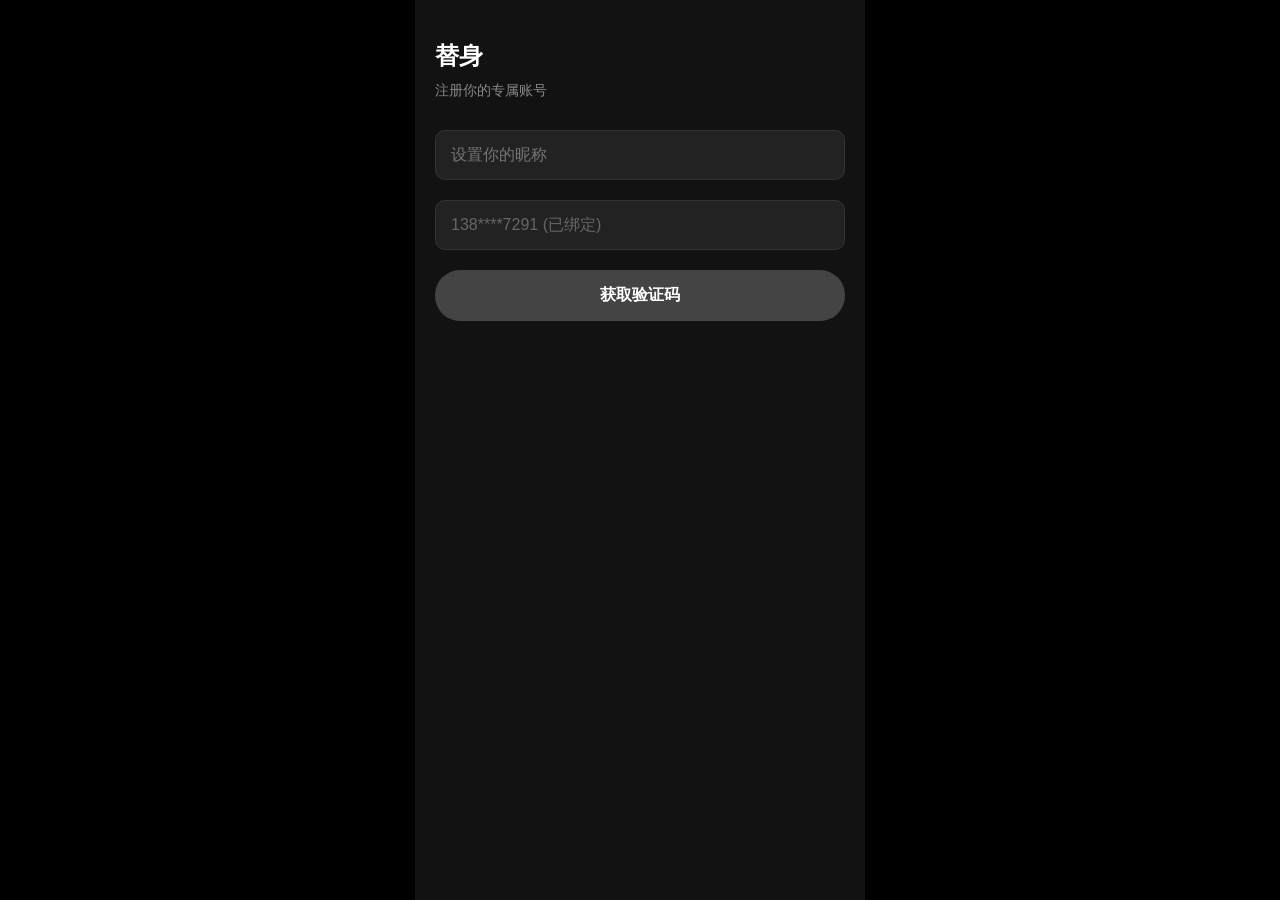
==== index.html @ 62b01322 "Initial commit: 替身 - 竖屏交互叙事恐怖游戏 H5 Demo" ====
<!DOCTYPE html>
<html lang="zh-CN">
<head>
    <meta charset="UTF-8">
    <meta name="viewport" content="width=device-width, initial-scale=1.0, maximum-scale=1.0, user-scalable=no, viewport-fit=cover">
    <!-- iOS Web App 适配 -->
    <meta name="apple-mobile-web-app-capable" content="yes">
    <meta name="apple-mobile-web-app-status-bar-style" content="black-translucent">
    <meta name="apple-mobile-web-app-title" content="替身">
    <meta name="format-detection" content="telephone=no">
    <!-- PWA 图标（可选，添加到主屏后显示） -->
    <link rel="apple-touch-icon" href="data:image/svg+xml,<svg xmlns='http://www.w3.org/2000/svg' viewBox='0 0 100 100'><rect width='100' height='100' fill='%23000'/><text x='50' y='65' font-size='50' text-anchor='middle' fill='%23fff'>替</text></svg>">
    <title>替身 (Doppelgänger)</title>
    <style>
        * { margin: 0; padding: 0; box-sizing: border-box; font-family: -apple-system, sans-serif; touch-action: none; }
        body { background-color: #000; color: #fff; overflow: hidden; display: flex; justify-content: center; user-select: none;
               /* iOS 安全区域适配：iPhone X+ 刘海屏 / 底部横条 */
               padding-top: env(safe-area-inset-top);
               padding-bottom: env(safe-area-inset-bottom);
               padding-left: env(safe-area-inset-left);
               padding-right: env(safe-area-inset-right);
        }
        #app { width: 100vw; max-width: 450px; height: 100vh; background-color: #121212; position: relative; overflow: hidden; }
        
        .screen { display: none; width: 100%; height: 100%; flex-direction: column; position: absolute; top: 0; left: 0; }
        .active { display: flex; }
        
        /* 通用UI */
        .btn { background: #fff; color: #000; padding: 15px; border-radius: 25px; text-align: center; font-weight: bold; margin: 10px 20px; cursor: pointer; transition: 0.2s; }
        .btn:active { background: #ccc; }
        .input-box { background: #222; border: 1px solid #333; color: #fff; padding: 15px; border-radius: 10px; margin: 10px 20px; outline: none; font-size: 16px; width: calc(100% - 40px); }
        .title { font-size: 24px; font-weight: bold; margin: 40px 20px 10px; }
        .monologue { position: absolute; bottom: 150px; width: 100%; text-align: center; color: #ccc; font-style: italic; font-size: 15px; opacity: 0; transition: opacity 0.5s; pointer-events: none; z-index: 100; text-shadow: 1px 1px 2px #000; }
        
        /* 阶段一：注册 */
        .sms-toast { position: absolute; top: -100px; left: 10px; right: 10px; background: #fff; color: #000; padding: 15px; border-radius: 15px; transition: top 0.3s ease; box-shadow: 0 5px 15px rgba(0,0,0,0.5); z-index: 100; }
        .sms-toast.show { top: 20px; }
        
        /* 阶段二：刷卡 */
        .card-container { flex: 1; position: relative; margin: 20px; perspective: 1000px; display: flex; justify-content: center; align-items: center; }
        .card { position: absolute; width: 100%; height: 80%; background: #2a2a2a; border-radius: 20px; display: flex; flex-direction: column; justify-content: flex-end; padding: 20px; box-shadow: 0 10px 20px rgba(0,0,0,0.3); transition: transform 0.3s ease; }
        .card.black-card { background: #050505; color: #555; border: 1px solid #222; }
        .match-overlay { position: absolute; top: 0; left: 0; width: 100%; height: 100%; background: #000; z-index: 50; display: none; flex-direction: column; justify-content: center; align-items: center; }
        
        /* 阶段三：导航移动 */
        .map-bg { flex: 1; background: #0a0e17; position: relative; }
        .top-bar { background: rgba(10,14,23,0.9); padding: 20px; text-align: center; border-bottom: 1px solid #1a2436; z-index: 10; relative; }
        .map-path { position: absolute; bottom: 20%; left: 50%; width: 4px; height: 60%; background: #4a90e2; transform: translateX(-50%); }
        .player-arrow { position: absolute; bottom: 20%; left: 50%; transform: translateX(-50%); width: 0; height: 0; border-left: 12px solid transparent; border-right: 12px solid transparent; border-bottom: 20px solid #4a90e2; z-index: 5; }
        .hold-area { position: absolute; bottom: 0; width: 100%; height: 50%; display: flex; justify-content: center; align-items: flex-end; padding-bottom: 40px; }
        .hold-btn { width: 100px; height: 100px; border: 2px solid #4a90e2; border-radius: 50%; display: flex; justify-content: center; align-items: center; color: #4a90e2; font-size: 14px; background: rgba(74, 144, 226, 0.1); transition: transform 0.1s; }
        
        /* 交互事件容器 */
        .event-overlay { position: absolute; top: 0; left: 0; width: 100%; height: 100%; background: rgba(0,0,0,0.95); z-index: 60; display: none; flex-direction: column; justify-content: center; align-items: center; }
        
        /* 跳一跳水坑 */
        .puddle { width: 120px; height: 40px; background: #333; border-radius: 50%; margin-bottom: 50px; border: 2px solid #444; }
        .jump-btn { width: 120px; height: 120px; background: #4a90e2; color: #fff; border-radius: 50%; display: flex; justify-content: center; align-items: center; font-size: 18px; font-weight: bold; }
        .jump-btn.charging { transform: scale(0.8); background: #357abd; }
        
        /* 拼凑墓碑 */
        .puzzle-area { width: 300px; height: 400px; border: 1px dashed #444; position: relative; margin-bottom: 30px; background: #111; }
        .puzzle-piece { position: absolute; width: 120px; height: 100px; background: #555; color: #aaa; display: flex; justify-content: center; align-items: center; font-size: 14px; text-align: center; border: 1px solid #222; box-shadow: 2px 2px 10px rgba(0,0,0,0.8); z-index: 10; }
        .puzzle-target { width: 200px; height: 300px; position: absolute; top: 50px; left: 50px; border: 1px solid #333; display: flex; flex-direction: column; opacity: 0; transition: opacity 1s; background: #222; justify-content: center; align-items: center; text-align: center;}
        
        /* 资料页更新 */
        .profile-page { position: absolute; top: 0; left: 0; width: 100%; height: 100%; background: #121212; z-index: 80; display: none; flex-direction: column; padding: 20px; }
        .avatar-silhouette { width: 100px; height: 100px; background: #333; border-radius: 50%; margin: 40px auto 20px; border: 2px dashed #666; }
        
        /* 通知系统 */
        .sys-notify { position: absolute; top: -100px; left: 10px; right: 10px; background: #333; color: #fff; padding: 15px; border-radius: 10px; transition: top 0.3s; z-index: 90; text-align: center; border: 1px solid #555; cursor: pointer;}
        .sys-notify.show { top: 20px; }
        
    </style>
</head>
<body>

<div id="app">
    <!-- 短信通知 -->
    <div id="sms" class="sms-toast">
        <div style="font-size: 12px; color: #888;">系统短信</div>
        <div style="font-size: 14px; margin-top: 5px;">【替身APP】您的验证码是：<span id="sms-code-display"></span></div>
    </div>

    <!-- 系统通知 (资料更新/距离警告) -->
    <div id="sys-notify" class="sys-notify" onclick="handleNotifyClick()">
        <div style="font-size: 14px; font-weight: bold;" id="notify-title"></div>
        <div style="font-size: 12px; color: #ccc; margin-top: 5px;" id="notify-desc"></div>
    </div>

    <!-- 全局内心独白 -->
    <div id="monologue" class="monologue"></div>

    <!-- ================= 阶段一：注册 ================= -->
    <div id="screen-reg" class="screen active">
        <div class="title">替身</div>
        <div style="margin: 0 20px 20px; color: #888; font-size: 14px;">注册你的专属账号</div>
        <input type="text" id="input-name" class="input-box" placeholder="设置你的昵称">
        <input type="text" class="input-box" value="138****7291 (已绑定)" disabled style="color: #666;">
        <div class="btn" onclick="getCode()" id="btn-getcode" style="background: #444; color: #fff;">获取验证码</div>
        
        <div id="code-area" style="display: none; width: 100%;">
            <input type="number" id="input-code" class="input-box" placeholder="输入4位验证码">
            <div class="btn" onclick="submitReg()">完成注册</div>
        </div>
    </div>

    <!-- ================= 阶段二：刷卡匹配 ================= -->
    <div id="screen-swipe" class="screen">
        <div class="title" style="margin-top: 20px; font-size: 18px; text-align: center;">发现附近的人</div>
        <div class="card-container" id="card-area">
            <!-- 卡片由JS动态注入 -->
        </div>
        <div style="display: flex; justify-content: center; margin-bottom: 30px;">
            <div style="color:#888; font-size:12px;">← 左滑跳过 | 右滑喜欢 →</div>
        </div>
        
        <div id="match-screen" class="match-overlay">
            <h1 style="margin-bottom: 20px;">匹配成功</h1>
            <div class="btn" style="width: 80%; background: #4a90e2; color: #fff;" onclick="startNav()">开启导航寻找 TA</div>
        </div>
    </div>

    <!-- ================= 阶段三 & 四：地图导航 ================= -->
    <div id="screen-map" class="screen">
        <div class="top-bar">
            <div style="font-size: 14px; color: #ccc;" id="nav-target-text">前往 TA 的位置</div>
            <div id="dist-display" style="font-size: 24px; font-weight: bold; margin-top: 5px;">3.2 km</div>
        </div>
        <div class="map-bg">
            <div class="map-path" id="map-path"></div>
            <div class="player-arrow" id="player-arrow"></div>
            <div style="position: absolute; top: 40%; width: 100%; text-align: center; color: #d0021b; font-size: 18px; display: none;" id="dead-end-msg">您已到达目的地。<br><span style="font-size: 14px; color:#888;">前方无路可走</span></div>
            
            <div class="hold-area" id="nav-controls">
                <div class="hold-btn" id="hold-btn">长按移动</div>
            </div>
        </div>
    </div>

    <!-- 交互事件：跳水坑 -->
    <div id="event-jump" class="event-overlay">
        <h2 style="margin-bottom: 10px;">前方有水坑</h2>
        <p style="color: #888; margin-bottom: 80px; font-size: 14px;">长按蓄力，松开跳跃</p>
        <div class="puddle"></div>
        <div class="jump-btn" id="jump-btn">跳一跳</div>
    </div>

    <!-- 交互事件：拼图墓碑 -->
    <div id="event-puzzle" class="event-overlay">
        <p style="color: #888; margin-bottom: 20px; font-size: 14px;">拖拽碎片，拼合照片</p>
        <div class="puzzle-area" id="puzzle-area">
            <div class="puzzle-target" id="puzzle-target">
                <div style="font-size: 24px; font-weight: bold; margin-bottom: 10px;">奠</div>
                <div style="color: #aaa; margin-bottom: 5px;">生于未知 - 死于今日</div>
                <div style="font-size: 20px;" id="tomb-name"></div>
                <div style="font-size: 16px; margin-top: 5px;">之墓</div>
            </div>
            <!-- 碎片 -->
            <div class="puzzle-piece" id="piece-1" style="top: 10px; left: 10px;">模糊的底座</div>
            <div class="puzzle-piece" id="piece-2" style="bottom: 20px; right: 10px;">生于...死于...</div>
            <div class="puzzle-piece" id="piece-3" style="top: 150px; left: -20px;">之墓</div>
            <div class="puzzle-piece" id="piece-4" style="bottom: 100px; left: 50px;">名字碎片</div>
        </div>
    </div>

    <!-- 资料页 -->
    <div id="screen-profile" class="profile-page">
        <div style="text-align: right; color: #888; padding: 10px;" onclick="closeProfile()">关闭 ✕</div>
        <div class="avatar-silhouette"></div>
        <h2 style="text-align: center; margin-bottom: 30px;">未命名用户</h2>
        <div style="background: #222; padding: 15px; border-radius: 10px; margin-bottom: 15px;">
            <div style="color:#888; font-size: 12px; margin-bottom: 5px;">个性签名</div>
            <div id="profile-sign" style="font-size: 15px;">...</div>
        </div>
        <div style="background: #222; padding: 15px; border-radius: 10px; margin-bottom: 15px;">
            <div style="color:#888; font-size: 12px; margin-bottom: 5px;">兴趣标签</div>
            <div id="profile-tag" style="display: inline-block; background: #333; padding: 5px 10px; border-radius: 15px; font-size: 13px;">...</div>
        </div>
        <div style="text-align: center; margin-top: 20px; color: #d0021b; font-weight: bold;" id="profile-dist"></div>
    </div>

    <!-- ================= 阶段五：终局 ================= -->
    <div id="screen-end" class="screen" style="background: #000; justify-content: center; align-items: center;">
        <div id="end-text" style="color: #fff; font-size: 16px; letter-spacing: 4px; opacity: 0; transition: opacity 2s;">已 注 销</div>
    </div>

</div>

<script>
    /* --- 全局状态 --- */
    let playerName = "";
    let genCode = "";
    let jumpSuccess = false;
    let distance = 3200; // 3200米
    let mapStage = 0; // 0:正常移动 1:跳水坑完毕 2:拼图完毕 3:死胡同逃生
    
    // 工具：切换屏幕
    function switchScreen(hideId, showId) {
        document.getElementById(hideId).classList.remove('active');
        document.getElementById(showId).classList.add('active');
    }
    
    // 工具：显示内心独白
    function showMonologue(text, duration = 3000) {
        const m = document.getElementById('monologue');
        m.innerText = text;
        m.style.opacity = 1;
        setTimeout(() => m.style.opacity = 0, duration);
    }

    // 工具：通知浮层
    let notifyAction = null;
    function showNotify(title, desc, action) {
        document.getElementById('notify-title').innerText = title;
        document.getElementById('notify-desc').innerText = desc;
        notifyAction = action;
        document.getElementById('sys-notify').classList.add('show');
    }
    function handleNotifyClick() {
        document.getElementById('sys-notify').classList.remove('show');
        if(notifyAction) notifyAction();
    }

    /* ================= 阶段一：注册 ================= */
    function getCode() {
        const name = document.getElementById('input-name').value.trim();
        if(!name) return showMonologue("还没填昵称呢");
        playerName = name;
        
        document.getElementById('btn-getcode').style.display = 'none';
        document.getElementById('code-area').style.display = 'block';
        
        genCode = Math.floor(1000 + Math.random() * 9000); // 随机4位
        document.getElementById('sms-code-display').innerText = genCode;
        
        const sms = document.getElementById('sms');
        sms.classList.add('show');
        setTimeout(() => sms.classList.remove('show'), 3000);
    }

    function submitReg() {
        const code = document.getElementById('input-code').value;
        if(code != genCode) return showMonologue("验证码好像不对");
        document.getElementById('tomb-name').innerText = playerName; // 预埋墓碑名字
        switchScreen('screen-reg', 'screen-swipe');
        initCards();
    }

    /* ================= 阶段二：刷卡 (原生 Touch 实现 Swipe) ================= */
    const cardsData = [
        { name: "旅行者", sign: "喜欢到处走走看看", type: "normal" },
        { name: "咖啡续命", sign: "周末去哪玩推荐一下", type: "normal" },
        { name: "已注销用户", sign: "来找我。", type: "creepy" }
    ];
    let currentCardIdx = 0;

    function initCards() {
        const area = document.getElementById('card-area');
        area.innerHTML = ''; // 清空
        // 倒序插入，保证第一张在最上层
        for(let i = cardsData.length - 1; i >= 0; i--) {
            let data = cardsData[i];
            let html = `
                <div class="card ${data.type === 'creepy' ? 'black-card' : ''}" id="card-${i}" style="z-index: ${10 - i};">
                    <div style="font-size: 24px; font-weight: bold; margin-bottom: 5px;">${data.name}</div>
                    <div style="font-size: 16px; color: ${data.type==='creepy'?'#888':'#ccc'};">${data.sign}</div>
                </div>
            `;
            area.insertAdjacentHTML('beforeend', html);
        }
        bindCardTouch(document.getElementById(`card-0`));
    }

    // 利用 touchstart, touchmove, touchend 实现左右滑动判定
    function bindCardTouch(el) {
        if(!el) return;
        let startX = 0, deltaX = 0;
        
        el.addEventListener('touchstart', e => {
            startX = e.touches[0].clientX;
            el.style.transition = 'none'; // 拖动时取消动画保证跟手
        });
        
        el.addEventListener('touchmove', e => {
            deltaX = e.touches[0].clientX - startX;
            el.style.transform = `translateX(${deltaX}px) rotate(${deltaX * 0.05}deg)`;
        });
        
        el.addEventListener('touchend', e => {
            el.style.transition = 'transform 0.3s ease';
            if(deltaX > 80) { // 右滑阈值
                handleSwipe('right');
            } else if(deltaX < -80) { // 左滑阈值
                handleSwipe('left');
            } else { // 未达阈值，弹回原位
                el.style.transform = `translateX(0px) rotate(0deg)`;
            }
        });
    }

    function handleSwipe(dir) {
        let isCreepy = cardsData[currentCardIdx].type === 'creepy';
        let el = document.getElementById(`card-${currentCardIdx}`);
        
        if(isCreepy && dir === 'left') {
            // 异常卡片强行拒绝左滑，提示内心独白
            el.style.transform = `translateX(0px) rotate(0deg)`;
            showMonologue("这个人还怪特别的，不如匹配一下试试...");
            return;
        }

        // 飞出动画
        el.style.transform = `translateX(${dir === 'right' ? 500 : -500}px)`;
        
        if(isCreepy && dir === 'right') {
            setTimeout(() => document.getElementById('match-screen').style.display = 'flex', 300);
            return;
        }

        // 正常卡片的内心独白
        let texts = ["无感...", "感觉不是我的菜", "长得还行"];
        showMonologue(texts[Math.floor(Math.random()*texts.length)]);
        
        currentCardIdx++;
        setTimeout(() => bindCardTouch(document.getElementById(`card-${currentCardIdx}`)), 300);
    }

    /* ================= 阶段三：导航与事件 ================= */
    let walkTimer = null;
    function startNav() {
        switchScreen('screen-swipe', 'screen-map');
        initNavControls();
    }

    function initNavControls() {
        const btn = document.getElementById('hold-btn');
        btn.addEventListener('touchstart', e => { e.preventDefault(); startWalk(); });
        btn.addEventListener('touchend', stopWalk);
    }

    function startWalk() {
        if(mapStage === 3) return; // 死胡同阶段不可移动
        document.getElementById('hold-btn').style.transform = 'scale(0.9)';
        
        walkTimer = setInterval(() => {
            distance -= 20;
            updateDist();
            
            // 随机内心独白
            if(Math.random() < 0.05) showMonologue("是这个方向吗？");
            if(Math.random() < 0.05) showMonologue("我好像走错了，天啊真是大路痴");
            
            // 触发事件1：水坑
            if(distance === 2800 && mapStage === 0) {
                stopWalk();
                mapStage = 1;
                document.getElementById('event-jump').style.display = 'flex';
                initJumpEvent();
            }
            
            // 触发事件2：拼图
            if(distance === 2400 && mapStage === 1) {
                stopWalk();
                mapStage = 2;
                document.getElementById('event-puzzle').style.display = 'flex';
                initPuzzleEvent();
            }
            
        }, 100);
    }

    function stopWalk() {
        clearInterval(walkTimer);
        document.getElementById('hold-btn').style.transform = 'scale(1)';
    }

    function updateDist() {
        let display = document.getElementById('dist-display');
        display.innerText = distance >= 1000 ? (distance/1000).toFixed(2) + " km" : distance + " m";
    }

    /* --- 交互1：跳一跳原生实现 --- */
    function initJumpEvent() {
        const btn = document.getElementById('jump-btn');
        let jumpStartTime = 0;
        
        btn.addEventListener('touchstart', e => {
            e.preventDefault();
            jumpStartTime = Date.now();
            btn.classList.add('charging');
        });
        
        btn.addEventListener('touchend', e => {
            btn.classList.remove('charging');
            let duration = Date.now() - jumpStartTime;
            
            // 蓄力 0.3s - 1s 视为成功
            jumpSuccess = (duration > 300 && duration < 1000); 
            
            document.getElementById('event-jump').style.display = 'none';
            showMonologue(jumpSuccess ? "完美跳过水坑！" : "哎呀，踩到水坑里了...");
        });
    }

    /* --- 交互2：拼凑碎片原生拖拽实现 --- */
    function initPuzzleEvent() {
        let piecesPlaced = 0;
        for(let i=1; i<=4; i++) {
            let piece = document.getElementById(`piece-${i}`);
            let isDragging = false;
            let startX, startY, initLeft, initTop;
            
            piece.addEventListener('touchstart', e => {
                isDragging = true;
                startX = e.touches[0].clientX;
                startY = e.touches[0].clientY;
                // 获取当前绝对位置
                let rect = piece.getBoundingClientRect();
                let areaRect = document.getElementById('puzzle-area').getBoundingClientRect();
                initLeft = rect.left - areaRect.left;
                initTop = rect.top - areaRect.top;
            });
            
            piece.addEventListener('touchmove', e => {
                if(!isDragging) return;
                e.preventDefault(); // 阻止屏幕滚动
                let currentX = e.touches[0].clientX;
                let currentY = e.touches[0].clientY;
                piece.style.left = (initLeft + currentX - startX) + 'px';
                piece.style.top = (initTop + currentY - startY) + 'px';
            });
            
            piece.addEventListener('touchend', e => {
                isDragging = false;
                // 简单判定：放到目标区域中心即可
                piece.style.display = 'none'; 
                piecesPlaced++;
                if(piecesPlaced === 4) {
                    finishPuzzle();
                }
            });
        }
    }
    
    function finishPuzzle() {
        document.getElementById('puzzle-target').style.opacity = 1; // 显现完整墓碑
        // 手机震动 (需浏览器支持及权限，作为体验补充)
        if(navigator.vibrate) navigator.vibrate(200); 
        
        setTimeout(() => {
            document.getElementById('event-puzzle').style.display = 'none';
            showMonologue("这是...这是什么鬼！！！我得离开这里！", 4000);
            
            // 延迟弹出资料更新通知
            setTimeout(() => {
                showNotify("拾遗", "对方的资料更新了，快去看看", openProfile);
            }, 2500);
        }, 2000);
    }

    /* ================= 阶段四：资料更新与死胡同 ================= */
    function openProfile() {
        document.getElementById('profile-sign').innerText = `${playerName}刚才跳水坑${jumpSuccess ? '成功' : '失败'}了。`;
        document.getElementById('profile-tag').innerText = playerName;
        document.getElementById('profile-dist').innerText = `距离 120m`; // 距离骤缩
        document.getElementById('screen-profile').style.display = 'flex';
    }

    function closeProfile() {
        document.getElementById('screen-profile').style.display = 'none';
        
        // 玩家决定离开，路线反转，进入死胡同
        mapStage = 3; 
        document.getElementById('nav-target-text').innerText = "正在重新规划逃生路线...";
        document.getElementById('map-path').style.transform = "translateX(-50%) rotate(180deg)"; // 路线朝下
        document.getElementById('player-arrow').style.borderBottomColor = "#888"; // 变灰
        
        // 假装还能动一点点
        distance = 50; 
        updateDist();
        
        setTimeout(() => {
            document.getElementById('nav-controls').style.display = 'none';
            document.getElementById('dead-end-msg').style.display = 'block';
            document.getElementById('dist-display').style.color = "#d0021b";
            
            showNotify("拾遗", "警告：距离急速缩短", startCountdown);
        }, 1500);
    }

    function startCountdown() {
        // 距离失控倒数
        let dropInterval = 800;
        function drop() {
            if(distance <= 0) {
                distance = 0; updateDist();
                setTimeout(triggerEnding, 1000);
                return;
            }
            distance -= Math.floor(Math.random() * 15) + 5;
            if(distance < 0) distance = 0;
            updateDist();
            
            dropInterval = Math.max(100, dropInterval * 0.7);
            setTimeout(drop, dropInterval);
        }
        drop();
    }

    /* ================= 阶段五：终局 ================= */
    function triggerEnding() {
        switchScreen('screen-map', 'screen-end');
        setTimeout(() => {
            document.getElementById('end-text').style.opacity = 1;
        }, 1000);
    }

</script>
</body>
</html>
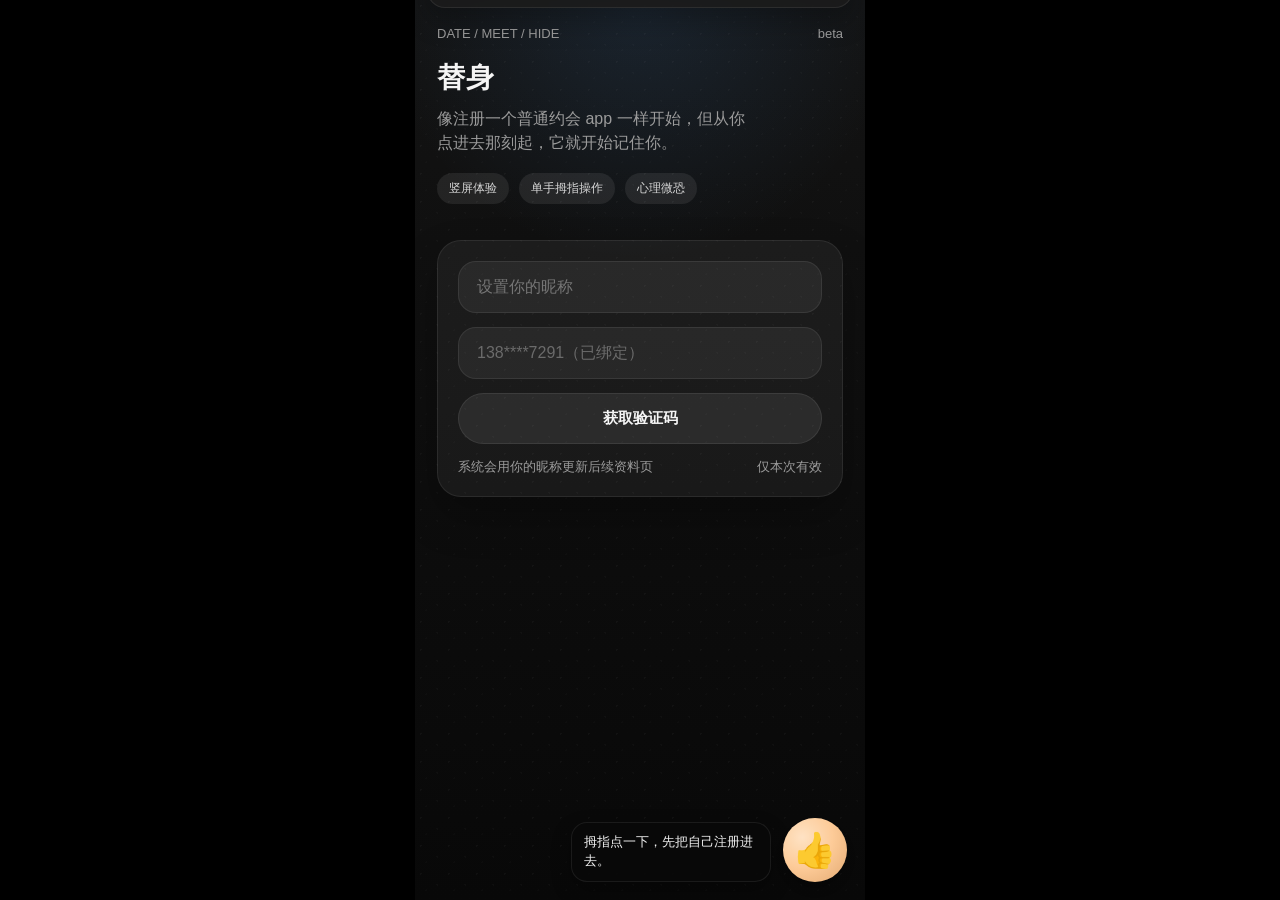
==== commit d92df12b: "feat: 重构替身前半段交互体验" ====
--- a/index.html
+++ b/index.html
@@ -3,519 +3,2179 @@
 <head>
     <meta charset="UTF-8">
     <meta name="viewport" content="width=device-width, initial-scale=1.0, maximum-scale=1.0, user-scalable=no, viewport-fit=cover">
-    <!-- iOS Web App 适配 -->
     <meta name="apple-mobile-web-app-capable" content="yes">
     <meta name="apple-mobile-web-app-status-bar-style" content="black-translucent">
     <meta name="apple-mobile-web-app-title" content="替身">
     <meta name="format-detection" content="telephone=no">
-    <!-- PWA 图标（可选，添加到主屏后显示） -->
-    <link rel="apple-touch-icon" href="data:image/svg+xml,<svg xmlns='http://www.w3.org/2000/svg' viewBox='0 0 100 100'><rect width='100' height='100' fill='%23000'/><text x='50' y='65' font-size='50' text-anchor='middle' fill='%23fff'>替</text></svg>">
+    <link rel="apple-touch-icon" href="data:image/svg+xml,<svg xmlns='http://www.w3.org/2000/svg' viewBox='0 0 100 100'><rect width='100' height='100' rx='22' fill='%23000'/><text x='50' y='62' font-size='46' text-anchor='middle' fill='%23fff'>替</text></svg>">
     <title>替身 (Doppelgänger)</title>
     <style>
-        * { margin: 0; padding: 0; box-sizing: border-box; font-family: -apple-system, sans-serif; touch-action: none; }
-        body { background-color: #000; color: #fff; overflow: hidden; display: flex; justify-content: center; user-select: none;
-               /* iOS 安全区域适配：iPhone X+ 刘海屏 / 底部横条 */
-               padding-top: env(safe-area-inset-top);
-               padding-bottom: env(safe-area-inset-bottom);
-               padding-left: env(safe-area-inset-left);
-               padding-right: env(safe-area-inset-right);
-        }
-        #app { width: 100vw; max-width: 450px; height: 100vh; background-color: #121212; position: relative; overflow: hidden; }
-        
-        .screen { display: none; width: 100%; height: 100%; flex-direction: column; position: absolute; top: 0; left: 0; }
-        .active { display: flex; }
-        
-        /* 通用UI */
-        .btn { background: #fff; color: #000; padding: 15px; border-radius: 25px; text-align: center; font-weight: bold; margin: 10px 20px; cursor: pointer; transition: 0.2s; }
-        .btn:active { background: #ccc; }
-        .input-box { background: #222; border: 1px solid #333; color: #fff; padding: 15px; border-radius: 10px; margin: 10px 20px; outline: none; font-size: 16px; width: calc(100% - 40px); }
-        .title { font-size: 24px; font-weight: bold; margin: 40px 20px 10px; }
-        .monologue { position: absolute; bottom: 150px; width: 100%; text-align: center; color: #ccc; font-style: italic; font-size: 15px; opacity: 0; transition: opacity 0.5s; pointer-events: none; z-index: 100; text-shadow: 1px 1px 2px #000; }
-        
-        /* 阶段一：注册 */
-        .sms-toast { position: absolute; top: -100px; left: 10px; right: 10px; background: #fff; color: #000; padding: 15px; border-radius: 15px; transition: top 0.3s ease; box-shadow: 0 5px 15px rgba(0,0,0,0.5); z-index: 100; }
-        .sms-toast.show { top: 20px; }
-        
-        /* 阶段二：刷卡 */
-        .card-container { flex: 1; position: relative; margin: 20px; perspective: 1000px; display: flex; justify-content: center; align-items: center; }
-        .card { position: absolute; width: 100%; height: 80%; background: #2a2a2a; border-radius: 20px; display: flex; flex-direction: column; justify-content: flex-end; padding: 20px; box-shadow: 0 10px 20px rgba(0,0,0,0.3); transition: transform 0.3s ease; }
-        .card.black-card { background: #050505; color: #555; border: 1px solid #222; }
-        .match-overlay { position: absolute; top: 0; left: 0; width: 100%; height: 100%; background: #000; z-index: 50; display: none; flex-direction: column; justify-content: center; align-items: center; }
-        
-        /* 阶段三：导航移动 */
-        .map-bg { flex: 1; background: #0a0e17; position: relative; }
-        .top-bar { background: rgba(10,14,23,0.9); padding: 20px; text-align: center; border-bottom: 1px solid #1a2436; z-index: 10; relative; }
-        .map-path { position: absolute; bottom: 20%; left: 50%; width: 4px; height: 60%; background: #4a90e2; transform: translateX(-50%); }
-        .player-arrow { position: absolute; bottom: 20%; left: 50%; transform: translateX(-50%); width: 0; height: 0; border-left: 12px solid transparent; border-right: 12px solid transparent; border-bottom: 20px solid #4a90e2; z-index: 5; }
-        .hold-area { position: absolute; bottom: 0; width: 100%; height: 50%; display: flex; justify-content: center; align-items: flex-end; padding-bottom: 40px; }
-        .hold-btn { width: 100px; height: 100px; border: 2px solid #4a90e2; border-radius: 50%; display: flex; justify-content: center; align-items: center; color: #4a90e2; font-size: 14px; background: rgba(74, 144, 226, 0.1); transition: transform 0.1s; }
-        
-        /* 交互事件容器 */
-        .event-overlay { position: absolute; top: 0; left: 0; width: 100%; height: 100%; background: rgba(0,0,0,0.95); z-index: 60; display: none; flex-direction: column; justify-content: center; align-items: center; }
-        
-        /* 跳一跳水坑 */
-        .puddle { width: 120px; height: 40px; background: #333; border-radius: 50%; margin-bottom: 50px; border: 2px solid #444; }
-        .jump-btn { width: 120px; height: 120px; background: #4a90e2; color: #fff; border-radius: 50%; display: flex; justify-content: center; align-items: center; font-size: 18px; font-weight: bold; }
-        .jump-btn.charging { transform: scale(0.8); background: #357abd; }
-        
-        /* 拼凑墓碑 */
-        .puzzle-area { width: 300px; height: 400px; border: 1px dashed #444; position: relative; margin-bottom: 30px; background: #111; }
-        .puzzle-piece { position: absolute; width: 120px; height: 100px; background: #555; color: #aaa; display: flex; justify-content: center; align-items: center; font-size: 14px; text-align: center; border: 1px solid #222; box-shadow: 2px 2px 10px rgba(0,0,0,0.8); z-index: 10; }
-        .puzzle-target { width: 200px; height: 300px; position: absolute; top: 50px; left: 50px; border: 1px solid #333; display: flex; flex-direction: column; opacity: 0; transition: opacity 1s; background: #222; justify-content: center; align-items: center; text-align: center;}
-        
-        /* 资料页更新 */
-        .profile-page { position: absolute; top: 0; left: 0; width: 100%; height: 100%; background: #121212; z-index: 80; display: none; flex-direction: column; padding: 20px; }
-        .avatar-silhouette { width: 100px; height: 100px; background: #333; border-radius: 50%; margin: 40px auto 20px; border: 2px dashed #666; }
-        
-        /* 通知系统 */
-        .sys-notify { position: absolute; top: -100px; left: 10px; right: 10px; background: #333; color: #fff; padding: 15px; border-radius: 10px; transition: top 0.3s; z-index: 90; text-align: center; border: 1px solid #555; cursor: pointer;}
-        .sys-notify.show { top: 20px; }
-        
+        :root {
+            --bg: #050505;
+            --panel: #151515;
+            --panel-soft: #1d1d1d;
+            --line: rgba(255,255,255,0.08);
+            --line-strong: rgba(255,255,255,0.16);
+            --text: #f5f5f5;
+            --muted: #9b9b9b;
+            --blue: #56a7ff;
+            --red: #ff5f6d;
+            --gold: #e7c481;
+            --safe-top: env(safe-area-inset-top, 0px);
+            --safe-bottom: env(safe-area-inset-bottom, 0px);
+            --mono-bottom: calc(116px + var(--safe-bottom));
+        }
+
+        * {
+            box-sizing: border-box;
+            margin: 0;
+            padding: 0;
+            font-family: -apple-system, BlinkMacSystemFont, 'Segoe UI', sans-serif;
+            -webkit-tap-highlight-color: transparent;
+            touch-action: none;
+            user-select: none;
+        }
+
+        html, body {
+            width: 100%;
+            height: 100%;
+            background: #000;
+            overflow: hidden;
+        }
+
+        body {
+            display: flex;
+            justify-content: center;
+            align-items: center;
+            color: var(--text);
+            padding-top: var(--safe-top);
+            padding-bottom: var(--safe-bottom);
+            padding-left: env(safe-area-inset-left, 0px);
+            padding-right: env(safe-area-inset-right, 0px);
+        }
+
+        #app {
+            position: relative;
+            width: 100vw;
+            max-width: 450px;
+            height: 100vh;
+            height: 100dvh;
+            background:
+                radial-gradient(circle at top, rgba(86,167,255,0.12), transparent 28%),
+                linear-gradient(180deg, #131313 0%, #080808 100%);
+            overflow: hidden;
+        }
+
+        .screen {
+            display: none;
+            position: absolute;
+            inset: 0;
+            flex-direction: column;
+        }
+
+        .screen.active {
+            display: flex;
+        }
+
+        .title {
+            font-size: 28px;
+            font-weight: 700;
+            letter-spacing: 0.04em;
+        }
+
+        .subtitle {
+            color: var(--muted);
+            line-height: 1.5;
+        }
+
+        .btn {
+            border: none;
+            border-radius: 999px;
+            padding: 15px 18px;
+            font-size: 15px;
+            font-weight: 700;
+            cursor: pointer;
+            transition: transform 0.18s ease, opacity 0.18s ease, background 0.18s ease;
+        }
+
+        .btn:active {
+            transform: scale(0.96);
+        }
+
+        .btn-primary {
+            background: linear-gradient(135deg, #ffffff 0%, #dcdcdc 100%);
+            color: #050505;
+        }
+
+        .btn-secondary {
+            background: rgba(255,255,255,0.08);
+            color: var(--text);
+            border: 1px solid rgba(255,255,255,0.08);
+        }
+
+        .btn-danger {
+            background: linear-gradient(135deg, #ff6c7a 0%, #ff4458 100%);
+            color: #fff;
+        }
+
+        .input-box {
+            width: 100%;
+            background: rgba(255,255,255,0.06);
+            border: 1px solid rgba(255,255,255,0.08);
+            color: var(--text);
+            border-radius: 18px;
+            padding: 16px 18px;
+            font-size: 16px;
+            outline: none;
+        }
+
+        .input-box:disabled {
+            color: #6b6b6b;
+        }
+
+        .chip {
+            display: inline-flex;
+            align-items: center;
+            gap: 6px;
+            padding: 7px 12px;
+            border-radius: 999px;
+            background: rgba(255,255,255,0.08);
+            color: #d7d7d7;
+            font-size: 12px;
+        }
+
+        .sms-toast,
+        .sys-notify {
+            position: absolute;
+            left: 12px;
+            right: 12px;
+            z-index: 90;
+            border-radius: 18px;
+            backdrop-filter: blur(12px);
+            box-shadow: 0 12px 28px rgba(0,0,0,0.28);
+            transform: translateY(-120px);
+            transition: transform 0.3s ease;
+        }
+
+        .sms-toast {
+            top: calc(12px + var(--safe-top));
+            background: rgba(255,255,255,0.92);
+            color: #000;
+            padding: 15px;
+        }
+
+        .sys-notify {
+            top: calc(88px + var(--safe-top));
+            background: rgba(28,28,28,0.92);
+            color: var(--text);
+            padding: 16px;
+            border: 1px solid rgba(255,255,255,0.08);
+            cursor: pointer;
+        }
+
+        .sms-toast.show,
+        .sys-notify.show {
+            transform: translateY(0);
+        }
+
+        .monologue-bar {
+            position: absolute;
+            left: 14px;
+            right: 14px;
+            bottom: var(--mono-bottom);
+            min-height: 72px;
+            padding: 12px 14px 14px;
+            background: rgba(0,0,0,0.86);
+            border: 1px solid rgba(255,255,255,0.08);
+            border-radius: 18px;
+            box-shadow: 0 10px 30px rgba(0,0,0,0.45);
+            opacity: 0;
+            transform: translateY(12px);
+            transition: opacity 0.25s ease, transform 0.25s ease;
+            pointer-events: none;
+            z-index: 80;
+        }
+
+        .monologue-bar.show {
+            opacity: 1;
+            transform: translateY(0);
+        }
+
+        .mono-label {
+            color: #d3ae6a;
+            font-size: 11px;
+            letter-spacing: 0.22em;
+            margin-bottom: 8px;
+        }
+
+        .mono-text {
+            color: #f4f4f4;
+            font-size: 15px;
+            line-height: 1.5;
+            font-style: italic;
+        }
+
+        .thumb-guide {
+            position: absolute;
+            right: 18px;
+            bottom: calc(18px + var(--safe-bottom));
+            z-index: 85;
+            display: flex;
+            align-items: flex-end;
+            gap: 12px;
+            pointer-events: none;
+            transition: transform 0.3s ease, opacity 0.3s ease;
+        }
+
+        .thumb-guide.hidden {
+            opacity: 0;
+        }
+
+        .thumb-bubble {
+            max-width: 200px;
+            padding: 10px 12px;
+            border-radius: 16px;
+            background: rgba(8,8,8,0.88);
+            border: 1px solid rgba(255,255,255,0.08);
+            color: #f1f1f1;
+            font-size: 13px;
+            line-height: 1.45;
+            box-shadow: 0 8px 20px rgba(0,0,0,0.32);
+        }
+
+        .thumb-ghost {
+            position: absolute;
+            width: 64px;
+            height: 64px;
+            right: 0;
+            bottom: 0;
+            border-radius: 50%;
+            border: 1px dashed rgba(255,255,255,0.18);
+            opacity: 0.36;
+        }
+
+        .thumb-icon {
+            position: relative;
+            width: 64px;
+            height: 64px;
+            border-radius: 50%;
+            display: flex;
+            justify-content: center;
+            align-items: center;
+            background: radial-gradient(circle at 30% 30%, #ffe2c2 0%, #ffcb95 48%, #e5a96e 100%);
+            box-shadow: 0 8px 20px rgba(0,0,0,0.36);
+            font-size: 34px;
+            filter: saturate(0.95);
+        }
+
+        .thumb-guide[data-mode="swipe"] .thumb-icon {
+            animation: thumbSwipe 1.9s infinite ease-in-out;
+        }
+
+        .thumb-guide[data-mode="drag-direction"] {
+            right: auto;
+            left: 50%;
+            transform: translateX(-50%);
+        }
+
+        .thumb-guide[data-mode="drag-direction"] .thumb-icon {
+            animation: thumbNav 1.8s infinite ease-in-out;
+        }
+
+        .thumb-guide[data-mode="hold"] .thumb-icon,
+        .thumb-guide[data-mode="tap"] .thumb-icon {
+            animation: thumbHold 1.8s infinite ease-in-out;
+        }
+
+        .thumb-guide[data-mode="drag-piece"] .thumb-icon {
+            animation: thumbPuzzle 2.1s infinite ease-in-out;
+        }
+
+        .thumb-guide[data-mode="warning"] .thumb-icon {
+            animation: thumbWarning 0.8s infinite ease-in-out;
+        }
+
+        @keyframes thumbSwipe {
+            0%, 100% { transform: translateX(0) rotate(-8deg); }
+            40% { transform: translateX(-18px) rotate(-14deg); }
+            70% { transform: translateX(18px) rotate(8deg); }
+        }
+
+        @keyframes thumbNav {
+            0%, 100% { transform: translate(0, 0); }
+            35% { transform: translate(-18px, -10px); }
+            70% { transform: translate(20px, -16px); }
+        }
+
+        @keyframes thumbHold {
+            0%, 100% { transform: scale(1); }
+            35% { transform: scale(0.9); }
+            65% { transform: scale(1); }
+        }
+
+        @keyframes thumbPuzzle {
+            0%, 100% { transform: translate(0, 0); }
+            45% { transform: translate(-22px, -14px); }
+            70% { transform: translate(-18px, -54px); }
+        }
+
+        @keyframes thumbWarning {
+            0%, 100% { transform: rotate(-6deg); }
+            50% { transform: rotate(6deg); }
+        }
+
+        .noise {
+            position: absolute;
+            inset: 0;
+            opacity: 0.12;
+            background-image:
+                radial-gradient(circle at 20% 20%, rgba(255,255,255,0.28) 0 1px, transparent 1px),
+                radial-gradient(circle at 80% 60%, rgba(255,255,255,0.2) 0 1px, transparent 1px),
+                radial-gradient(circle at 40% 80%, rgba(255,255,255,0.16) 0 1px, transparent 1px);
+            background-size: 28px 28px;
+            pointer-events: none;
+        }
+
+        .hero-panel {
+            padding: calc(26px + var(--safe-top)) 22px 28px;
+            display: flex;
+            flex-direction: column;
+            gap: 18px;
+        }
+
+        .reg-card {
+            margin-top: 18px;
+            padding: 20px;
+            border-radius: 24px;
+            background: rgba(255,255,255,0.05);
+            border: 1px solid rgba(255,255,255,0.08);
+            display: flex;
+            flex-direction: column;
+            gap: 14px;
+            box-shadow: 0 20px 40px rgba(0,0,0,0.26);
+        }
+
+        .small-row {
+            display: flex;
+            align-items: center;
+            justify-content: space-between;
+            font-size: 13px;
+            color: var(--muted);
+        }
+
+        .app-shell {
+            flex: 1;
+            padding: calc(18px + var(--safe-top)) 14px 110px;
+            display: flex;
+            flex-direction: column;
+            gap: 14px;
+        }
+
+        .swipe-head {
+            padding: 6px 8px 0;
+            display: flex;
+            justify-content: space-between;
+            align-items: center;
+        }
+
+        .swipe-title {
+            display: flex;
+            flex-direction: column;
+            gap: 4px;
+        }
+
+        .swipe-title h2 {
+            font-size: 22px;
+        }
+
+        .swipe-title p {
+            color: var(--muted);
+            font-size: 13px;
+        }
+
+        .card-container {
+            position: relative;
+            flex: 1;
+            perspective: 1000px;
+            min-height: 0;
+        }
+
+        .card {
+            position: absolute;
+            inset: 0;
+            border-radius: 28px;
+            overflow: hidden;
+            background: linear-gradient(180deg, #242424 0%, #171717 100%);
+            border: 1px solid rgba(255,255,255,0.08);
+            box-shadow: 0 24px 50px rgba(0,0,0,0.36);
+            transition: transform 0.28s ease, opacity 0.28s ease;
+        }
+
+        .card.black-card {
+            background: linear-gradient(180deg, #090909 0%, #020202 100%);
+            border-color: rgba(255,255,255,0.04);
+        }
+
+        .card-photo {
+            position: relative;
+            height: 58%;
+            background-color: #2b2b2b;
+            background-size: cover;
+            background-position: center;
+        }
+
+        .card-photo::after {
+            content: "";
+            position: absolute;
+            inset: 0;
+            background: linear-gradient(180deg, rgba(0,0,0,0.02) 0%, rgba(0,0,0,0.1) 35%, rgba(0,0,0,0.65) 100%);
+        }
+
+        .photo-finance {
+            background-image:
+                linear-gradient(180deg, rgba(24,29,38,0.08), rgba(12,12,12,0.2)),
+                radial-gradient(circle at 70% 20%, rgba(255,255,255,0.4), transparent 24%),
+                linear-gradient(135deg, #6d7686 0%, #303642 48%, #191d26 100%);
+        }
+
+        .photo-finance::before,
+        .photo-livehouse::before,
+        .photo-photographer::before,
+        .photo-void::before {
+            content: "";
+            position: absolute;
+            inset: 0;
+            background-repeat: no-repeat;
+            background-position: center;
+            background-size: cover;
+            opacity: 0.94;
+        }
+
+        .photo-finance::before {
+            background-image: url("data:image/svg+xml,%3Csvg xmlns='http://www.w3.org/2000/svg' viewBox='0 0 600 800'%3E%3Cdefs%3E%3ClinearGradient id='g' x1='0' y1='0' x2='0' y2='1'%3E%3Cstop stop-color='%23939cab'/%3E%3Cstop offset='1' stop-color='%23222731'/%3E%3C/linearGradient%3E%3C/defs%3E%3Crect width='600' height='800' fill='url(%23g)'/%3E%3Crect x='70' y='90' width='460' height='640' rx='24' fill='rgba(255,255,255,0.06)'/%3E%3Cellipse cx='300' cy='235' rx='96' ry='108' fill='%23d0d3db'/%3E%3Cpath d='M170 640c10-136 70-214 130-214s120 78 130 214' fill='%23262a33'/%3E%3Crect x='245' y='392' width='110' height='136' rx='18' fill='%23fbfbfb'/%3E%3Cpath d='M202 468l98-78 98 78v168H202z' fill='%232f333d'/%3E%3C/svg%3E");
+        }
+
+        .photo-livehouse {
+            background-image:
+                linear-gradient(180deg, rgba(33,0,65,0.12), rgba(10,10,10,0.4)),
+                radial-gradient(circle at 30% 24%, rgba(255,97,173,0.46), transparent 22%),
+                radial-gradient(circle at 76% 18%, rgba(110,200,255,0.32), transparent 20%),
+                linear-gradient(135deg, #31143e 0%, #191327 56%, #0e1018 100%);
+        }
+
+        .photo-livehouse::before {
+            background-image: url("data:image/svg+xml,%3Csvg xmlns='http://www.w3.org/2000/svg' viewBox='0 0 600 800'%3E%3Crect width='600' height='800' fill='transparent'/%3E%3Cellipse cx='300' cy='230' rx='108' ry='112' fill='%23d7b2bf'/%3E%3Cpath d='M154 642c0-118 68-220 146-220 94 0 146 102 146 220' fill='%2316161d'/%3E%3Cpath d='M194 226c24-70 76-112 106-112s82 42 106 112' stroke='%2316161d' stroke-width='52' stroke-linecap='round' fill='none'/%3E%3Crect x='218' y='396' width='164' height='204' rx='26' fill='%236b3d57'/%3E%3C/svg%3E");
+        }
+
+        .photo-photographer {
+            background-image:
+                linear-gradient(180deg, rgba(27,31,38,0.12), rgba(11,11,11,0.44)),
+                radial-gradient(circle at 20% 22%, rgba(255,206,123,0.38), transparent 24%),
+                linear-gradient(135deg, #66728a 0%, #263042 52%, #14181f 100%);
+        }
+
+        .photo-photographer::before {
+            background-image: url("data:image/svg+xml,%3Csvg xmlns='http://www.w3.org/2000/svg' viewBox='0 0 600 800'%3E%3Crect width='600' height='800' fill='transparent'/%3E%3Cellipse cx='304' cy='222' rx='92' ry='102' fill='%23d7ccc6'/%3E%3Cpath d='M166 630c22-132 74-208 138-208 76 0 122 76 136 208' fill='%23212b39'/%3E%3Crect x='188' y='430' width='224' height='86' rx='24' fill='%23252f3e'/%3E%3Ccircle cx='300' cy='472' r='34' fill='%233f5168' stroke='%23a9b9ca' stroke-width='12'/%3E%3C/svg%3E");
+        }
+
+        .photo-void {
+            background-image:
+                linear-gradient(180deg, rgba(255,255,255,0.04), rgba(0,0,0,0.88)),
+                radial-gradient(circle at 50% 16%, rgba(255,255,255,0.18), transparent 22%),
+                linear-gradient(135deg, #121212 0%, #090909 48%, #010101 100%);
+        }
+
+        .photo-void::before {
+            background-image: url("data:image/svg+xml,%3Csvg xmlns='http://www.w3.org/2000/svg' viewBox='0 0 600 800'%3E%3Crect width='600' height='800' fill='transparent'/%3E%3Cellipse cx='300' cy='232' rx='96' ry='108' fill='%232a2a2a'/%3E%3Cpath d='M148 646c8-134 88-230 152-230s136 96 152 230' fill='%23080808'/%3E%3Cpath d='M204 220c28-68 76-108 96-108s68 40 96 108' stroke='%23080808' stroke-width='48' stroke-linecap='round' fill='none'/%3E%3C/svg%3E");
+            opacity: 0.72;
+        }
+
+        .card-photo-meta {
+            position: absolute;
+            top: 14px;
+            left: 14px;
+            right: 14px;
+            z-index: 2;
+            display: flex;
+            justify-content: space-between;
+            align-items: center;
+            font-size: 12px;
+        }
+
+        .verified {
+            padding: 6px 10px;
+            border-radius: 999px;
+            background: rgba(8,8,8,0.44);
+            border: 1px solid rgba(255,255,255,0.12);
+            backdrop-filter: blur(8px);
+        }
+
+        .card-badge {
+            position: absolute;
+            top: 20px;
+            padding: 8px 12px;
+            border-radius: 999px;
+            font-weight: 800;
+            letter-spacing: 0.12em;
+            z-index: 2;
+            opacity: 0;
+            transition: opacity 0.18s ease;
+        }
+
+        .card-badge.like {
+            right: 16px;
+            background: rgba(86,167,255,0.16);
+            color: #8ed0ff;
+            border: 1px solid rgba(86,167,255,0.28);
+        }
+
+        .card-badge.skip {
+            left: 16px;
+            background: rgba(255,95,109,0.16);
+            color: #ff8b97;
+            border: 1px solid rgba(255,95,109,0.28);
+        }
+
+        .card-body {
+            position: relative;
+            z-index: 2;
+            margin-top: -28px;
+            height: calc(42% + 28px);
+            border-radius: 26px 26px 0 0;
+            padding: 20px 18px 22px;
+            background: linear-gradient(180deg, rgba(18,18,18,0.9) 0%, rgba(12,12,12,0.98) 100%);
+            display: flex;
+            flex-direction: column;
+            gap: 12px;
+        }
+
+        .card-name-row {
+            display: flex;
+            align-items: flex-end;
+            justify-content: space-between;
+            gap: 10px;
+        }
+
+        .card-name {
+            font-size: 28px;
+            font-weight: 800;
+            line-height: 1;
+        }
+
+        .card-headline {
+            color: #c7c7c7;
+            font-size: 13px;
+        }
+
+        .card-sign {
+            color: #efefef;
+            font-size: 15px;
+            line-height: 1.55;
+        }
+
+        .card-tags {
+            display: flex;
+            flex-wrap: wrap;
+            gap: 8px;
+        }
+
+        .swipe-footer {
+            display: flex;
+            justify-content: space-between;
+            align-items: center;
+            gap: 12px;
+            padding: 0 8px;
+            color: var(--muted);
+            font-size: 12px;
+        }
+
+        .match-overlay,
+        .event-overlay,
+        .profile-page {
+            position: absolute;
+            inset: 0;
+            z-index: 70;
+            display: none;
+            background: rgba(3,3,3,0.94);
+            backdrop-filter: blur(16px);
+        }
+
+        .match-overlay {
+            flex-direction: column;
+            justify-content: center;
+            align-items: center;
+            gap: 16px;
+            padding: 26px;
+            text-align: center;
+        }
+
+        .event-overlay {
+            flex-direction: column;
+            justify-content: center;
+            align-items: center;
+            padding: calc(28px + var(--safe-top)) 18px calc(28px + var(--safe-bottom));
+        }
+
+        .overlay-card {
+            width: 100%;
+            background: rgba(18,18,18,0.98);
+            border-radius: 28px;
+            border: 1px solid rgba(255,255,255,0.08);
+            padding: 22px;
+            display: flex;
+            flex-direction: column;
+            gap: 16px;
+            box-shadow: 0 22px 44px rgba(0,0,0,0.38);
+        }
+
+        .overlay-title {
+            display: flex;
+            flex-direction: column;
+            gap: 8px;
+        }
+
+        .overlay-title h2 {
+            font-size: 24px;
+        }
+
+        .overlay-title p {
+            color: var(--muted);
+            line-height: 1.6;
+            font-size: 14px;
+        }
+
+        .map-shell {
+            flex: 1;
+            display: flex;
+            flex-direction: column;
+            background: linear-gradient(180deg, #07101f 0%, #05070c 100%);
+        }
+
+        .top-bar {
+            position: relative;
+            padding: calc(22px + var(--safe-top)) 18px 16px;
+            border-bottom: 1px solid rgba(255,255,255,0.08);
+            background: rgba(7,11,17,0.92);
+            z-index: 5;
+        }
+
+        .top-bar .route-caption {
+            color: #8fbef6;
+            font-size: 12px;
+            letter-spacing: 0.14em;
+            margin-bottom: 8px;
+        }
+
+        .top-bar h2 {
+            font-size: 28px;
+            margin-bottom: 6px;
+        }
+
+        .top-bar p {
+            color: var(--muted);
+            font-size: 13px;
+            line-height: 1.5;
+        }
+
+        .map-bg {
+            position: relative;
+            flex: 1;
+            overflow: hidden;
+            background:
+                linear-gradient(90deg, rgba(255,255,255,0.03) 1px, transparent 1px),
+                linear-gradient(0deg, rgba(255,255,255,0.03) 1px, transparent 1px),
+                radial-gradient(circle at 30% 20%, rgba(86,167,255,0.16), transparent 22%),
+                linear-gradient(180deg, #0a1120 0%, #05070b 100%);
+            background-size: 42px 42px, 42px 42px, auto, auto;
+        }
+
+        .map-path {
+            position: absolute;
+            left: 50%;
+            top: 14%;
+            width: 8px;
+            height: 56%;
+            border-radius: 999px;
+            transform: translateX(-50%);
+            background: linear-gradient(180deg, rgba(86,167,255,0.16) 0%, rgba(86,167,255,0.72) 100%);
+            box-shadow: 0 0 20px rgba(86,167,255,0.34);
+        }
+
+        .path-fork-left,
+        .path-fork-right {
+            position: absolute;
+            width: 120px;
+            height: 8px;
+            border-radius: 999px;
+            background: rgba(86,167,255,0.28);
+            top: 34%;
+        }
+
+        .path-fork-left {
+            left: calc(50% - 118px);
+            transform: rotate(-28deg);
+            transform-origin: right center;
+        }
+
+        .path-fork-right {
+            left: 50%;
+            transform: rotate(28deg);
+            transform-origin: left center;
+        }
+
+        .player-dot {
+            position: absolute;
+            left: 50%;
+            top: 58%;
+            transform: translate(-50%, -50%);
+            width: 24px;
+            height: 24px;
+            border-radius: 50%;
+            background: #fff;
+            box-shadow: 0 0 0 8px rgba(86,167,255,0.22), 0 0 22px rgba(86,167,255,0.5);
+            z-index: 2;
+        }
+
+        .map-target {
+            position: absolute;
+            top: 16%;
+            left: 50%;
+            transform: translateX(-50%);
+            padding: 10px 14px;
+            border-radius: 18px;
+            background: rgba(0,0,0,0.56);
+            border: 1px solid rgba(255,255,255,0.08);
+            font-size: 13px;
+            color: #d7eaff;
+        }
+
+        .map-status {
+            position: absolute;
+            left: 16px;
+            right: 16px;
+            bottom: calc(170px + var(--safe-bottom));
+            padding: 14px 16px;
+            border-radius: 18px;
+            background: rgba(4,7,12,0.72);
+            border: 1px solid rgba(255,255,255,0.08);
+            font-size: 14px;
+            line-height: 1.55;
+            color: #eef5ff;
+        }
+
+        .map-status .small {
+            display: block;
+            color: #9aaec8;
+            font-size: 12px;
+            margin-bottom: 4px;
+            letter-spacing: 0.12em;
+        }
+
+        .dead-end-msg {
+            position: absolute;
+            left: 50%;
+            top: 36%;
+            transform: translateX(-50%);
+            width: 82%;
+            padding: 18px 16px;
+            border-radius: 22px;
+            text-align: center;
+            background: rgba(36,0,6,0.86);
+            border: 1px solid rgba(255,95,109,0.28);
+            color: #ffd6da;
+            display: none;
+            z-index: 6;
+            box-shadow: 0 16px 30px rgba(0,0,0,0.34);
+        }
+
+        .nav-controls {
+            position: absolute;
+            left: 0;
+            right: 0;
+            bottom: 0;
+            padding: 0 18px calc(24px + var(--safe-bottom));
+            display: flex;
+            justify-content: center;
+            z-index: 5;
+        }
+
+        .nav-pad {
+            position: relative;
+            width: 220px;
+            height: 138px;
+            border-radius: 34px;
+            background: linear-gradient(180deg, rgba(10,16,28,0.96) 0%, rgba(6,8,12,0.96) 100%);
+            border: 1px solid rgba(255,255,255,0.08);
+            box-shadow: 0 20px 38px rgba(0,0,0,0.3);
+        }
+
+        .nav-arrows {
+            position: absolute;
+            inset: 0;
+            pointer-events: none;
+        }
+
+        .nav-arrow-label {
+            position: absolute;
+            color: #90b5e9;
+            font-size: 12px;
+            letter-spacing: 0.16em;
+        }
+
+        .nav-arrow-label.up { top: 16px; left: 50%; transform: translateX(-50%); }
+        .nav-arrow-label.left { left: 20px; bottom: 22px; }
+        .nav-arrow-label.right { right: 18px; bottom: 22px; }
+
+        .nav-knob {
+            position: absolute;
+            left: 50%;
+            top: 50%;
+            width: 84px;
+            height: 84px;
+            margin-left: -42px;
+            margin-top: -42px;
+            border-radius: 50%;
+            display: flex;
+            align-items: center;
+            justify-content: center;
+            background: radial-gradient(circle at 30% 30%, #7bc3ff 0%, #2b6bb8 62%, #173b63 100%);
+            color: #fff;
+            box-shadow: inset 0 2px 8px rgba(255,255,255,0.22), 0 10px 24px rgba(0,0,0,0.28);
+            font-size: 14px;
+            font-weight: 700;
+            transition: transform 0.12s ease;
+        }
+
+        .nav-current-dir {
+            position: absolute;
+            bottom: 96px;
+            left: 50%;
+            transform: translateX(-50%);
+            padding: 8px 14px;
+            border-radius: 999px;
+            background: rgba(0,0,0,0.45);
+            font-size: 12px;
+            color: #d7eaff;
+            letter-spacing: 0.1em;
+            border: 1px solid rgba(255,255,255,0.08);
+        }
+
+        .jump-visual {
+            display: flex;
+            flex-direction: column;
+            align-items: center;
+            gap: 18px;
+            padding: 6px 0 10px;
+        }
+
+        .puddle {
+            width: 170px;
+            height: 56px;
+            border-radius: 50%;
+            background: radial-gradient(circle at 50% 40%, rgba(120,170,255,0.4), rgba(25,38,62,0.9));
+            box-shadow: inset 0 6px 16px rgba(255,255,255,0.12), 0 14px 20px rgba(0,0,0,0.3);
+        }
+
+        .jump-charge {
+            width: 100%;
+            height: 10px;
+            border-radius: 999px;
+            background: rgba(255,255,255,0.08);
+            overflow: hidden;
+        }
+
+        .jump-fill {
+            width: 0%;
+            height: 100%;
+            border-radius: inherit;
+            background: linear-gradient(90deg, #67d0ff 0%, #80ffbb 100%);
+            transition: width 0.05s linear;
+        }
+
+        .jump-btn {
+            width: 148px;
+            height: 148px;
+            border-radius: 50%;
+            border: 1px solid rgba(255,255,255,0.08);
+            background: radial-gradient(circle at 30% 30%, #6ec3ff 0%, #3678bf 62%, #183052 100%);
+            display: flex;
+            flex-direction: column;
+            justify-content: center;
+            align-items: center;
+            text-align: center;
+            gap: 6px;
+            box-shadow: 0 18px 34px rgba(0,0,0,0.34);
+        }
+
+        .camera-preview {
+            position: relative;
+            width: 100%;
+            height: 220px;
+            border-radius: 22px;
+            overflow: hidden;
+            background: linear-gradient(180deg, #0e1013 0%, #08090b 100%);
+            border: 1px solid rgba(255,255,255,0.08);
+        }
+
+        #camera-preview,
+        #camera-fallback {
+            position: absolute;
+            inset: 0;
+            width: 100%;
+            height: 100%;
+            object-fit: cover;
+        }
+
+        #camera-fallback {
+            display: flex;
+            justify-content: center;
+            align-items: center;
+            padding: 26px;
+            text-align: center;
+            color: #d7d7d7;
+            line-height: 1.65;
+            background:
+                radial-gradient(circle at 50% 45%, rgba(255,255,255,0.08), transparent 24%),
+                linear-gradient(180deg, rgba(255,255,255,0.03), rgba(0,0,0,0.6));
+        }
+
+        .camera-glitch {
+            position: absolute;
+            inset: auto 14px 14px;
+            padding: 10px 12px;
+            border-radius: 14px;
+            background: rgba(0,0,0,0.72);
+            border: 1px solid rgba(255,255,255,0.08);
+            color: #fff0f2;
+            font-size: 12px;
+            line-height: 1.5;
+            display: none;
+        }
+
+        .camera-system-sheet {
+            border-radius: 20px;
+            background: rgba(255,255,255,0.05);
+            border: 1px solid rgba(255,255,255,0.08);
+            padding: 14px 16px;
+            display: flex;
+            flex-direction: column;
+            gap: 10px;
+        }
+
+        .camera-status {
+            color: #d8e9ff;
+            font-size: 14px;
+            line-height: 1.6;
+        }
+
+        .puzzle-wrap {
+            display: flex;
+            flex-direction: column;
+            gap: 16px;
+        }
+
+        .puzzle-progress {
+            display: flex;
+            justify-content: space-between;
+            align-items: center;
+            color: var(--muted);
+            font-size: 13px;
+        }
+
+        .puzzle-stage {
+            position: relative;
+            width: 100%;
+            height: 450px;
+            border-radius: 24px;
+            background: linear-gradient(180deg, #0f0f10 0%, #090909 100%);
+            border: 1px solid rgba(255,255,255,0.08);
+            overflow: hidden;
+        }
+
+        .tomb-outline {
+            position: absolute;
+            left: 50%;
+            top: 20px;
+            width: 226px;
+            height: 270px;
+            transform: translateX(-50%);
+            border-radius: 110px 110px 18px 18px;
+            border: 1px solid rgba(255,255,255,0.12);
+            background: linear-gradient(180deg, rgba(255,255,255,0.03) 0%, rgba(255,255,255,0.02) 40%, rgba(255,255,255,0.05) 100%);
+        }
+
+        .tomb-line {
+            position: absolute;
+            left: 50%;
+            top: 72px;
+            transform: translateX(-50%);
+            width: 120px;
+            height: 1px;
+            background: rgba(255,255,255,0.1);
+        }
+
+        .puzzle-target-slot {
+            position: absolute;
+            border: 1px dashed rgba(231,196,129,0.4);
+            background: rgba(231,196,129,0.06);
+            border-radius: 16px;
+            display: flex;
+            justify-content: center;
+            align-items: center;
+            text-align: center;
+            color: rgba(231,196,129,0.72);
+            font-size: 12px;
+            line-height: 1.4;
+            transition: opacity 0.2s ease, transform 0.2s ease;
+        }
+
+        .puzzle-target-slot.filled {
+            opacity: 0.18;
+            transform: scale(0.98);
+        }
+
+        .puzzle-piece {
+            position: absolute;
+            border-radius: 18px;
+            background:
+                linear-gradient(180deg, #72706d 0%, #494846 70%, #3a3937 100%);
+            border: 1px solid rgba(255,255,255,0.1);
+            box-shadow: 0 14px 24px rgba(0,0,0,0.34);
+            display: flex;
+            justify-content: center;
+            align-items: center;
+            text-align: center;
+            padding: 10px;
+            color: #f2e4c2;
+            font-weight: 700;
+            letter-spacing: 0.04em;
+        }
+
+        .puzzle-piece.placed {
+            box-shadow: none;
+            border-style: solid;
+            border-color: rgba(231,196,129,0.18);
+            z-index: 1 !important;
+        }
+
+        .full-tomb {
+            position: absolute;
+            left: 50%;
+            top: 30px;
+            width: 226px;
+            height: 270px;
+            transform: translateX(-50%);
+            border-radius: 110px 110px 18px 18px;
+            background: linear-gradient(180deg, rgba(125,123,118,0.86) 0%, rgba(83,81,77,0.94) 70%, rgba(61,60,58,0.96) 100%);
+            border: 1px solid rgba(255,255,255,0.14);
+            display: flex;
+            flex-direction: column;
+            justify-content: center;
+            align-items: center;
+            gap: 10px;
+            color: #fbf5e5;
+            opacity: 0;
+            transition: opacity 0.4s ease;
+            text-align: center;
+            box-shadow: 0 18px 34px rgba(0,0,0,0.28);
+        }
+
+        .full-tomb.show {
+            opacity: 1;
+        }
+
+        .pieces-tray-label {
+            position: absolute;
+            left: 18px;
+            right: 18px;
+            bottom: 136px;
+            color: var(--muted);
+            font-size: 12px;
+            letter-spacing: 0.12em;
+        }
+
+        .profile-page {
+            padding: calc(24px + var(--safe-top)) 18px calc(32px + var(--safe-bottom));
+            flex-direction: column;
+            gap: 16px;
+            overflow: auto;
+        }
+
+        .profile-page.show {
+            display: flex;
+        }
+
+        .profile-header {
+            display: flex;
+            justify-content: space-between;
+            align-items: center;
+        }
+
+        .profile-hero {
+            width: 132px;
+            height: 132px;
+            border-radius: 28px;
+            overflow: hidden;
+            border: 1px solid rgba(255,255,255,0.08);
+            box-shadow: 0 16px 30px rgba(0,0,0,0.28);
+        }
+
+        .profile-stack {
+            display: flex;
+            flex-direction: column;
+            gap: 12px;
+        }
+
+        .profile-card {
+            padding: 16px;
+            border-radius: 20px;
+            background: rgba(255,255,255,0.05);
+            border: 1px solid rgba(255,255,255,0.08);
+            display: flex;
+            flex-direction: column;
+            gap: 8px;
+        }
+
+        .profile-card .label {
+            font-size: 12px;
+            color: var(--muted);
+            letter-spacing: 0.12em;
+        }
+
+        .profile-dist {
+            color: #ff8b97;
+            font-size: 18px;
+            font-weight: 700;
+        }
+
+        #screen-end {
+            background: #000;
+            justify-content: center;
+            align-items: center;
+        }
+
+        #end-text {
+            color: #fff;
+            letter-spacing: 0.35em;
+            opacity: 0;
+            transition: opacity 2s ease;
+            font-size: 18px;
+        }
+
+        .helper-row {
+            display: flex;
+            gap: 10px;
+            flex-wrap: wrap;
+        }
     </style>
 </head>
 <body>
-
 <div id="app">
-    <!-- 短信通知 -->
+    <div class="noise"></div>
+
     <div id="sms" class="sms-toast">
-        <div style="font-size: 12px; color: #888;">系统短信</div>
-        <div style="font-size: 14px; margin-top: 5px;">【替身APP】您的验证码是：<span id="sms-code-display"></span></div>
+        <div style="font-size:12px; color:#6a6a6a;">系统短信</div>
+        <div style="font-size:14px; margin-top:6px;">【替身】你的验证码是 <strong id="sms-code-display"></strong></div>
     </div>
 
-    <!-- 系统通知 (资料更新/距离警告) -->
     <div id="sys-notify" class="sys-notify" onclick="handleNotifyClick()">
-        <div style="font-size: 14px; font-weight: bold;" id="notify-title"></div>
-        <div style="font-size: 12px; color: #ccc; margin-top: 5px;" id="notify-desc"></div>
+        <div style="font-size:14px; font-weight:700;" id="notify-title"></div>
+        <div style="font-size:12px; color:#bfbfbf; margin-top:6px; line-height:1.5;" id="notify-desc"></div>
     </div>
 
-    <!-- 全局内心独白 -->
-    <div id="monologue" class="monologue"></div>
-
-    <!-- ================= 阶段一：注册 ================= -->
+    <div id="thumb-guide" class="thumb-guide" data-mode="tap">
+        <div class="thumb-bubble" id="thumb-text">拇指点一下，先把自己注册进去。</div>
+        <div class="thumb-ghost"></div>
+        <div class="thumb-icon">👍</div>
+    </div>
+
+    <div id="monologue" class="monologue-bar">
+        <div class="mono-label">INNER VOICE</div>
+        <div id="monologue-text" class="mono-text"></div>
+    </div>
+
     <div id="screen-reg" class="screen active">
-        <div class="title">替身</div>
-        <div style="margin: 0 20px 20px; color: #888; font-size: 14px;">注册你的专属账号</div>
-        <input type="text" id="input-name" class="input-box" placeholder="设置你的昵称">
-        <input type="text" class="input-box" value="138****7291 (已绑定)" disabled style="color: #666;">
-        <div class="btn" onclick="getCode()" id="btn-getcode" style="background: #444; color: #fff;">获取验证码</div>
-        
-        <div id="code-area" style="display: none; width: 100%;">
-            <input type="number" id="input-code" class="input-box" placeholder="输入4位验证码">
-            <div class="btn" onclick="submitReg()">完成注册</div>
-        </div>
-    </div>
-
-    <!-- ================= 阶段二：刷卡匹配 ================= -->
-    <div id="screen-swipe" class="screen">
-        <div class="title" style="margin-top: 20px; font-size: 18px; text-align: center;">发现附近的人</div>
-        <div class="card-container" id="card-area">
-            <!-- 卡片由JS动态注入 -->
-        </div>
-        <div style="display: flex; justify-content: center; margin-bottom: 30px;">
-            <div style="color:#888; font-size:12px;">← 左滑跳过 | 右滑喜欢 →</div>
-        </div>
-        
-        <div id="match-screen" class="match-overlay">
-            <h1 style="margin-bottom: 20px;">匹配成功</h1>
-            <div class="btn" style="width: 80%; background: #4a90e2; color: #fff;" onclick="startNav()">开启导航寻找 TA</div>
-        </div>
-    </div>
-
-    <!-- ================= 阶段三 & 四：地图导航 ================= -->
-    <div id="screen-map" class="screen">
-        <div class="top-bar">
-            <div style="font-size: 14px; color: #ccc;" id="nav-target-text">前往 TA 的位置</div>
-            <div id="dist-display" style="font-size: 24px; font-weight: bold; margin-top: 5px;">3.2 km</div>
-        </div>
-        <div class="map-bg">
-            <div class="map-path" id="map-path"></div>
-            <div class="player-arrow" id="player-arrow"></div>
-            <div style="position: absolute; top: 40%; width: 100%; text-align: center; color: #d0021b; font-size: 18px; display: none;" id="dead-end-msg">您已到达目的地。<br><span style="font-size: 14px; color:#888;">前方无路可走</span></div>
-            
-            <div class="hold-area" id="nav-controls">
-                <div class="hold-btn" id="hold-btn">长按移动</div>
+        <div class="hero-panel">
+            <div class="small-row">
+                <span>DATE / MEET / HIDE</span>
+                <span>beta</span>
+            </div>
+            <div>
+                <div class="title">替身</div>
+                <div class="subtitle" style="margin-top:10px; max-width:320px;">像注册一个普通约会 app 一样开始，但从你点进去那刻起，它就开始记住你。</div>
+            </div>
+            <div class="helper-row">
+                <span class="chip">竖屏体验</span>
+                <span class="chip">单手拇指操作</span>
+                <span class="chip">心理微恐</span>
+            </div>
+            <div class="reg-card">
+                <input type="text" id="input-name" class="input-box" placeholder="设置你的昵称">
+                <input type="text" class="input-box" value="138****7291（已绑定）" disabled>
+                <button class="btn btn-secondary" onclick="getCode()" id="btn-getcode">获取验证码</button>
+                <div id="code-area" style="display:none; width:100%; gap:12px; flex-direction:column;">
+                    <input type="number" id="input-code" class="input-box" placeholder="输入 4 位验证码">
+                    <button class="btn btn-primary" onclick="submitReg()">完成注册</button>
+                </div>
+                <div class="small-row">
+                    <span>系统会用你的昵称更新后续资料页</span>
+                    <span>仅本次有效</span>
+                </div>
             </div>
         </div>
     </div>
 
-    <!-- 交互事件：跳水坑 -->
-    <div id="event-jump" class="event-overlay">
-        <h2 style="margin-bottom: 10px;">前方有水坑</h2>
-        <p style="color: #888; margin-bottom: 80px; font-size: 14px;">长按蓄力，松开跳跃</p>
-        <div class="puddle"></div>
-        <div class="jump-btn" id="jump-btn">跳一跳</div>
-    </div>
-
-    <!-- 交互事件：拼图墓碑 -->
-    <div id="event-puzzle" class="event-overlay">
-        <p style="color: #888; margin-bottom: 20px; font-size: 14px;">拖拽碎片，拼合照片</p>
-        <div class="puzzle-area" id="puzzle-area">
-            <div class="puzzle-target" id="puzzle-target">
-                <div style="font-size: 24px; font-weight: bold; margin-bottom: 10px;">奠</div>
-                <div style="color: #aaa; margin-bottom: 5px;">生于未知 - 死于今日</div>
-                <div style="font-size: 20px;" id="tomb-name"></div>
-                <div style="font-size: 16px; margin-top: 5px;">之墓</div>
+    <div id="screen-swipe" class="screen">
+        <div class="app-shell">
+            <div class="swipe-head">
+                <div class="swipe-title">
+                    <h2>发现附近的人</h2>
+                    <p>前几张资料像真的，最后那张才更不对劲。</p>
+                </div>
+                <span class="chip">今晚在线</span>
             </div>
-            <!-- 碎片 -->
-            <div class="puzzle-piece" id="piece-1" style="top: 10px; left: 10px;">模糊的底座</div>
-            <div class="puzzle-piece" id="piece-2" style="bottom: 20px; right: 10px;">生于...死于...</div>
-            <div class="puzzle-piece" id="piece-3" style="top: 150px; left: -20px;">之墓</div>
-            <div class="puzzle-piece" id="piece-4" style="bottom: 100px; left: 50px;">名字碎片</div>
+            <div class="card-container" id="card-area"></div>
+            <div class="swipe-footer">
+                <span>左划跳过</span>
+                <span>拇指左右拖资料卡</span>
+                <span>右划喜欢</span>
+            </div>
+        </div>
+
+        <div id="match-screen" class="match-overlay">
+            <div class="chip" style="background: rgba(86,167,255,0.16); color:#bfe4ff;">匹配成功</div>
+            <h1 style="font-size:34px; letter-spacing:0.04em;">TA 立刻发来了定位</h1>
+            <p style="color:#bdbdbd; line-height:1.7; max-width:280px;">消息只写了一句：<br>“别磨蹭，沿着导航来找我。”</p>
+            <button class="btn btn-primary" style="width:100%;" onclick="startNav()">打开地图 App</button>
         </div>
     </div>
 
-    <!-- 资料页 -->
+    <div id="screen-map" class="screen">
+        <div class="map-shell">
+            <div class="top-bar">
+                <div class="route-caption">LIVE ROUTE</div>
+                <h2 id="dist-display">3.20 km</h2>
+                <p id="nav-target-text">打开底部方向钮，用拇指拖向上 / 左 / 右，照着定位走。</p>
+            </div>
+            <div class="map-bg">
+                <div class="map-path"></div>
+                <div class="path-fork-left"></div>
+                <div class="path-fork-right"></div>
+                <div class="map-target">对方正在移动...</div>
+                <div class="player-dot"></div>
+                <div class="map-status" id="nav-step-card">
+                    <span class="small">当前指令</span>
+                    <span id="nav-step-label">先拖向上，继续靠近定位。</span>
+                </div>
+                <div class="dead-end-msg" id="dead-end-msg">您已到达目的地。<br><span style="font-size:13px; color:#ffb6be;">前方无路可走</span></div>
+                <div class="nav-controls" id="nav-controls">
+                    <div class="nav-pad" id="nav-pad">
+                        <div class="nav-arrows">
+                            <div class="nav-arrow-label up">↑ 继续</div>
+                            <div class="nav-arrow-label left">← 左侧</div>
+                            <div class="nav-arrow-label right">右侧 →</div>
+                        </div>
+                        <div class="nav-current-dir" id="nav-current-dir">拖拽方向钮</div>
+                        <div class="nav-knob" id="nav-knob">拖</div>
+                    </div>
+                </div>
+            </div>
+        </div>
+    </div>
+
+    <div id="event-jump" class="event-overlay">
+        <div class="overlay-card">
+            <div class="overlay-title">
+                <h2>前面有一滩积水</h2>
+                <p>别点一下就放。用拇指长按蓄力，力道合适再松手，不然鞋会直接踩湿。</p>
+            </div>
+            <div class="jump-visual">
+                <div class="puddle"></div>
+                <div class="jump-charge"><div class="jump-fill" id="jump-fill"></div></div>
+                <div class="jump-btn" id="jump-btn">
+                    <strong style="font-size:18px;">拇指长按</strong>
+                    <span style="font-size:12px; opacity:0.86;">松手起跳</span>
+                </div>
+            </div>
+        </div>
+    </div>
+
+    <div id="event-camera" class="event-overlay">
+        <div class="overlay-card">
+            <div class="overlay-title">
+                <h2>TA 要你打开相机</h2>
+                <p>“让我看看你是不是快到了。”<br>这一步会尝试真实请求相机权限；如果当前打开方式不支持，就会降级成演出提示。</p>
+            </div>
+            <div class="camera-preview">
+                <video id="camera-preview" autoplay playsinline muted style="display:none;"></video>
+                <div id="camera-fallback">相机还没打开。<br>先点下面这个按钮，像真的 app 一样给它权限。</div>
+                <div class="camera-glitch" id="camera-glitch">镜头里一闪而过的，不像只有你一个人。</div>
+            </div>
+            <div class="camera-system-sheet">
+                <div style="font-size:12px; color:#8fa9c9; letter-spacing:0.12em;">系统权限提示</div>
+                <div class="camera-status" id="camera-status">等待你的拇指点下“允许相机”。</div>
+            </div>
+            <div class="helper-row">
+                <button class="btn btn-primary" id="camera-allow-btn" style="flex:1;">允许相机</button>
+                <button class="btn btn-secondary" id="camera-continue-btn" style="flex:1; display:none;">继续赴约</button>
+            </div>
+        </div>
+    </div>
+
+    <div id="event-puzzle" class="event-overlay">
+        <div class="overlay-card">
+            <div class="overlay-title">
+                <h2>墓碑不是“拖一下就算完”</h2>
+                <p>把 4 块残片拖到发光槽位里。放错位置会弹回去，全部吸附后，完整内容才会出现。</p>
+            </div>
+            <div class="puzzle-wrap">
+                <div class="puzzle-progress">
+                    <span id="puzzle-progress-text">已拼好 0 / 4</span>
+                    <span>拖到对应轮廓里</span>
+                </div>
+                <div class="puzzle-stage" id="puzzle-area">
+                    <div class="tomb-outline"></div>
+                    <div class="tomb-line"></div>
+                    <div class="puzzle-target-slot" id="slot-piece-1" style="left: 116px; top: 38px; width: 92px; height: 64px;">碑顶</div>
+                    <div class="puzzle-target-slot" id="slot-piece-2" style="left: 86px; top: 112px; width: 152px; height: 72px;">碑文</div>
+                    <div class="puzzle-target-slot" id="slot-piece-3" style="left: 100px; top: 194px; width: 124px; height: 54px;">名字</div>
+                    <div class="puzzle-target-slot" id="slot-piece-4" style="left: 72px; top: 252px; width: 180px; height: 38px;">底座</div>
+                    <div class="full-tomb" id="puzzle-target">
+                        <div style="font-size:28px; font-weight:800;">奠</div>
+                        <div style="font-size:14px; opacity:0.9;">生于未知 · 死于今夜</div>
+                        <div style="font-size:26px; font-weight:800;" id="tomb-name"></div>
+                        <div style="font-size:16px; letter-spacing:0.28em;">之墓</div>
+                    </div>
+                    <div class="pieces-tray-label">待拖拽残片</div>
+                    <div class="puzzle-piece" id="piece-1" data-slot="piece-1" style="left: 20px; top: 314px; width: 132px; height: 68px; z-index: 12;">碑顶残片</div>
+                    <div class="puzzle-piece" id="piece-2" data-slot="piece-2" style="left: 172px; top: 314px; width: 128px; height: 78px; z-index: 13;">生于… 死于…</div>
+                    <div class="puzzle-piece" id="piece-3" data-slot="piece-3" style="left: 34px; top: 394px; width: 118px; height: 42px; z-index: 14;">名字碎片</div>
+                    <div class="puzzle-piece" id="piece-4" data-slot="piece-4" style="left: 176px; top: 398px; width: 110px; height: 34px; z-index: 15;">之墓</div>
+                </div>
+            </div>
+        </div>
+    </div>
+
     <div id="screen-profile" class="profile-page">
-        <div style="text-align: right; color: #888; padding: 10px;" onclick="closeProfile()">关闭 ✕</div>
-        <div class="avatar-silhouette"></div>
-        <h2 style="text-align: center; margin-bottom: 30px;">未命名用户</h2>
-        <div style="background: #222; padding: 15px; border-radius: 10px; margin-bottom: 15px;">
-            <div style="color:#888; font-size: 12px; margin-bottom: 5px;">个性签名</div>
-            <div id="profile-sign" style="font-size: 15px;">...</div>
+        <div class="profile-header">
+            <div>
+                <div style="color:#8fa9c9; font-size:12px; letter-spacing:0.16em; margin-bottom:6px;">对方刚刚更新了主页</div>
+                <h2 style="font-size:28px;">TA 比刚才更像你了</h2>
+            </div>
+            <button class="btn btn-secondary" style="padding: 10px 14px;" onclick="closeProfile()">关闭</button>
         </div>
-        <div style="background: #222; padding: 15px; border-radius: 10px; margin-bottom: 15px;">
-            <div style="color:#888; font-size: 12px; margin-bottom: 5px;">兴趣标签</div>
-            <div id="profile-tag" style="display: inline-block; background: #333; padding: 5px 10px; border-radius: 15px; font-size: 13px;">...</div>
+        <div class="profile-hero photo-void"></div>
+        <div class="profile-stack">
+            <div class="profile-card">
+                <div class="label">新的个性签名</div>
+                <div id="profile-sign" style="font-size:15px; line-height:1.7;">...</div>
+            </div>
+            <div class="profile-card">
+                <div class="label">它记录下来的关键词</div>
+                <div id="profile-tag" class="helper-row"></div>
+            </div>
+            <div class="profile-card">
+                <div class="label">刚才那次相机授权</div>
+                <div id="profile-camera" style="font-size:15px; line-height:1.7;">...</div>
+            </div>
+            <div class="profile-card">
+                <div class="label">距离</div>
+                <div id="profile-dist" class="profile-dist">距离 120m</div>
+            </div>
         </div>
-        <div style="text-align: center; margin-top: 20px; color: #d0021b; font-weight: bold;" id="profile-dist"></div>
     </div>
 
-    <!-- ================= 阶段五：终局 ================= -->
-    <div id="screen-end" class="screen" style="background: #000; justify-content: center; align-items: center;">
-        <div id="end-text" style="color: #fff; font-size: 16px; letter-spacing: 4px; opacity: 0; transition: opacity 2s;">已 注 销</div>
+    <div id="screen-end" class="screen">
+        <div id="end-text">已 注 销</div>
     </div>
-
 </div>
 
 <script>
-    /* --- 全局状态 --- */
-    let playerName = "";
-    let genCode = "";
-    let jumpSuccess = false;
-    let distance = 3200; // 3200米
-    let mapStage = 0; // 0:正常移动 1:跳水坑完毕 2:拼图完毕 3:死胡同逃生
-    
-    // 工具：切换屏幕
-    function switchScreen(hideId, showId) {
-        document.getElementById(hideId).classList.remove('active');
-        document.getElementById(showId).classList.add('active');
-    }
-    
-    // 工具：显示内心独白
-    function showMonologue(text, duration = 3000) {
-        const m = document.getElementById('monologue');
-        m.innerText = text;
-        m.style.opacity = 1;
-        setTimeout(() => m.style.opacity = 0, duration);
-    }
-
-    // 工具：通知浮层
+    const isTestMode = new URLSearchParams(window.location.search).has('test');
+    const initialDistance = 3200;
+
+    const cardsData = [
+        {
+            name: 'Aaron',
+            age: 27,
+            height: 186,
+            meta: '陆家嘴 · 投行',
+            sign: 'have fun，希望找 situationship，不黏人。周三能喝一杯，周末可以临时出发。',
+            tags: ['酒吧', '拳击', '威士忌'],
+            photoClass: 'photo-finance',
+            online: '12 分钟前在线',
+            type: 'normal'
+        },
+        {
+            name: 'Luca',
+            age: 29,
+            height: 181,
+            meta: '静安 · Livehouse 主理人',
+            sign: '晚场结束很晚，但聊得来可以凌晨去吃面。讨厌尬聊，喜欢有点冒险感的人。',
+            tags: ['livehouse', '夜骑', '不早睡'],
+            photoClass: 'photo-livehouse',
+            online: '刚刚在线',
+            type: 'normal'
+        },
+        {
+            name: 'Milo',
+            age: 26,
+            height: 183,
+            meta: '徐汇 · 摄影师',
+            sign: '拍人像，也拍凌晨四点的街。想认识一个愿意一起乱走的人，别太端着。',
+            tags: ['胶片', '散步', '黑咖啡'],
+            photoClass: 'photo-photographer',
+            online: '18 分钟前在线',
+            type: 'normal'
+        },
+        {
+            name: '已注销用户',
+            age: '',
+            height: '',
+            meta: '距离你 3.2 km',
+            sign: '来找我。别再左滑了。',
+            tags: ['已验证', '刚刚在线'],
+            photoClass: 'photo-void',
+            online: '始终在线',
+            type: 'creepy'
+        }
+    ];
+
+    const navScript = [
+        { label: '先拖向上，继续沿着主路直走。', correct: 'up', distance: 2840, success: '主路很空，只有导航女声在说话。' },
+        { label: '前方岔口，拖向右边那条更窄的路。', correct: 'right', distance: 2480, success: '右边小巷几乎没有人。', event: 'jump' },
+        { label: '围墙挡住了路，拖向左边缺口绕过去。', correct: 'left', distance: 1960, success: '定位突然抖了一下，像把你引去别处。' },
+        { label: 'TA 发来消息：把相机打开，让我看看你到了没。', correct: 'up', distance: 1460, success: '手机震了一下，像是在催你。', event: 'camera' },
+        { label: '继续向上，墓园就在前面。', correct: 'up', distance: 860, success: '前面的碑石一个比一个新。', event: 'puzzle' }
+    ];
+
+    const defaultThumbHints = {
+        tap: '拇指点一下，先把自己注册进去。',
+        swipe: '拇指左右划，像刷约会软件那样看资料。',
+        'drag-direction': '拇指按住方向钮，往上 / 左 / 右拖拽移动。',
+        hold: '拇指按住别松，等力度合适再放。',
+        'drag-piece': '拇指拖动残片，放进发光槽位。',
+        warning: '拇指还在，但你已经快没有选择了。'
+    };
+
+    let state = {};
+    let monologueTimer = null;
     let notifyAction = null;
+    let jumpMeterTimer = null;
+    let jumpHoldStart = 0;
+    let mapControlBound = false;
+    let jumpBound = false;
+    let cameraBound = false;
+    let puzzleSnapshotMap = {};
+
+    function createDefaultState() {
+        return {
+            playerName: '',
+            genCode: '',
+            currentScreen: 'screen-reg',
+            currentCardIdx: 0,
+            distance: initialDistance,
+            jumpSuccess: false,
+            navStepIndex: 0,
+            activeEvent: null,
+            notifyVisible: false,
+            cameraStatus: 'pending',
+            cameraStream: null,
+            puzzlePlaced: new Set(),
+            puzzleCompleted: false,
+            endingTimer: null
+        };
+    }
+
+    function resetGame(testPlayerName = '') {
+        stopCameraStream();
+        clearTimeout(monologueTimer);
+        clearTimeout(state.endingTimer);
+        clearInterval(jumpMeterTimer);
+        state = createDefaultState();
+        state.playerName = testPlayerName;
+        state.currentScreen = testPlayerName ? 'screen-swipe' : 'screen-reg';
+
+        document.querySelectorAll('.screen').forEach(screen => screen.classList.remove('active'));
+        document.getElementById(state.currentScreen).classList.add('active');
+        document.getElementById('screen-profile').classList.remove('show');
+        document.getElementById('screen-profile').style.display = 'none';
+        document.getElementById('match-screen').style.display = 'none';
+        document.getElementById('event-jump').style.display = 'none';
+        document.getElementById('event-camera').style.display = 'none';
+        document.getElementById('event-puzzle').style.display = 'none';
+        document.getElementById('dead-end-msg').style.display = 'none';
+        document.getElementById('nav-controls').style.display = 'flex';
+        document.getElementById('dist-display').style.color = '#fff';
+        document.getElementById('end-text').style.opacity = 0;
+        document.getElementById('btn-getcode').style.display = 'block';
+        document.getElementById('code-area').style.display = 'none';
+        document.getElementById('input-name').value = testPlayerName;
+        document.getElementById('input-code').value = '';
+        document.getElementById('jump-fill').style.width = '0%';
+        document.getElementById('camera-status').textContent = '等待你的拇指点下“允许相机”。';
+        document.getElementById('camera-preview').style.display = 'none';
+        document.getElementById('camera-preview').srcObject = null;
+        document.getElementById('camera-fallback').style.display = 'flex';
+        document.getElementById('camera-fallback').innerHTML = '相机还没打开。<br>先点下面这个按钮，像真的 app 一样给它权限。';
+        document.getElementById('camera-glitch').style.display = 'none';
+        document.getElementById('camera-continue-btn').style.display = 'none';
+        document.getElementById('sys-notify').classList.remove('show');
+        document.getElementById('sms').classList.remove('show');
+        document.getElementById('monologue').classList.remove('show');
+        document.getElementById('monologue-text').textContent = '';
+        document.getElementById('tomb-name').textContent = testPlayerName;
+        notifyAction = null;
+        updateDistance();
+        updateNavLabel();
+        renderCards();
+        renderPuzzlePieces();
+        updatePuzzleProgress();
+        setThumbGuide(testPlayerName ? 'swipe' : 'tap');
+    }
+
+    function activateScreen(id) {
+        document.querySelectorAll('.screen').forEach(screen => screen.classList.remove('active'));
+        document.getElementById(id).classList.add('active');
+        state.currentScreen = id;
+    }
+
+    function showMonologue(text, duration = 2600) {
+        const box = document.getElementById('monologue');
+        document.getElementById('monologue-text').textContent = text;
+        box.classList.add('show');
+        clearTimeout(monologueTimer);
+        monologueTimer = setTimeout(() => box.classList.remove('show'), duration);
+    }
+
+    function setThumbGuide(mode, text = '') {
+        const guide = document.getElementById('thumb-guide');
+        guide.dataset.mode = mode;
+        document.getElementById('thumb-text').textContent = text || defaultThumbHints[mode] || defaultThumbHints.tap;
+        guide.classList.remove('hidden');
+    }
+
+    function hideThumbGuide() {
+        document.getElementById('thumb-guide').classList.add('hidden');
+    }
+
     function showNotify(title, desc, action) {
-        document.getElementById('notify-title').innerText = title;
-        document.getElementById('notify-desc').innerText = desc;
+        document.getElementById('notify-title').textContent = title;
+        document.getElementById('notify-desc').textContent = desc;
         notifyAction = action;
         document.getElementById('sys-notify').classList.add('show');
     }
+
     function handleNotifyClick() {
         document.getElementById('sys-notify').classList.remove('show');
-        if(notifyAction) notifyAction();
-    }
-
-    /* ================= 阶段一：注册 ================= */
+        if (typeof notifyAction === 'function') {
+            const action = notifyAction;
+            notifyAction = null;
+            action();
+        }
+    }
+
     function getCode() {
         const name = document.getElementById('input-name').value.trim();
-        if(!name) return showMonologue("还没填昵称呢");
-        playerName = name;
-        
+        if (!name) {
+            showMonologue('还没写昵称，先把自己编进这个夜晚。');
+            return;
+        }
+        state.playerName = name;
+        state.genCode = String(Math.floor(1000 + Math.random() * 9000));
         document.getElementById('btn-getcode').style.display = 'none';
-        document.getElementById('code-area').style.display = 'block';
-        
-        genCode = Math.floor(1000 + Math.random() * 9000); // 随机4位
-        document.getElementById('sms-code-display').innerText = genCode;
-        
-        const sms = document.getElementById('sms');
-        sms.classList.add('show');
-        setTimeout(() => sms.classList.remove('show'), 3000);
+        document.getElementById('code-area').style.display = 'flex';
+        document.getElementById('sms-code-display').textContent = state.genCode;
+        document.getElementById('sms').classList.add('show');
+        setTimeout(() => document.getElementById('sms').classList.remove('show'), 2600);
+        setThumbGuide('tap', '拇指点一下验证码，再把它输进去。');
     }
 
     function submitReg() {
-        const code = document.getElementById('input-code').value;
-        if(code != genCode) return showMonologue("验证码好像不对");
-        document.getElementById('tomb-name').innerText = playerName; // 预埋墓碑名字
-        switchScreen('screen-reg', 'screen-swipe');
-        initCards();
-    }
-
-    /* ================= 阶段二：刷卡 (原生 Touch 实现 Swipe) ================= */
-    const cardsData = [
-        { name: "旅行者", sign: "喜欢到处走走看看", type: "normal" },
-        { name: "咖啡续命", sign: "周末去哪玩推荐一下", type: "normal" },
-        { name: "已注销用户", sign: "来找我。", type: "creepy" }
-    ];
-    let currentCardIdx = 0;
-
-    function initCards() {
+        const code = document.getElementById('input-code').value.trim();
+        if (code !== state.genCode) {
+            showMonologue('验证码不对，它不会放你进去。');
+            return;
+        }
+        document.getElementById('tomb-name').textContent = state.playerName;
+        activateScreen('screen-swipe');
+        renderCards();
+        setThumbGuide('swipe');
+        showMonologue('就像真的在刷一个约会软件。', 2200);
+    }
+
+    function renderCards() {
         const area = document.getElementById('card-area');
-        area.innerHTML = ''; // 清空
-        // 倒序插入，保证第一张在最上层
-        for(let i = cardsData.length - 1; i >= 0; i--) {
-            let data = cardsData[i];
-            let html = `
-                <div class="card ${data.type === 'creepy' ? 'black-card' : ''}" id="card-${i}" style="z-index: ${10 - i};">
-                    <div style="font-size: 24px; font-weight: bold; margin-bottom: 5px;">${data.name}</div>
-                    <div style="font-size: 16px; color: ${data.type==='creepy'?'#888':'#ccc'};">${data.sign}</div>
+        area.innerHTML = '';
+        for (let i = cardsData.length - 1; i >= state.currentCardIdx; i--) {
+            const card = cardsData[i];
+            const metrics = card.type === 'creepy'
+                ? `<span class="chip">${card.meta}</span>`
+                : `<span class="chip">${card.height} cm</span><span class="chip">${card.age} 岁</span><span class="chip">${card.meta}</span>`;
+            area.insertAdjacentHTML('beforeend', `
+                <div class="card ${card.type === 'creepy' ? 'black-card' : ''}" id="card-${i}" style="z-index:${100 - i}; transform: scale(${1 - (i - state.currentCardIdx) * 0.03}) translateY(${(i - state.currentCardIdx) * 10}px); opacity:${i === state.currentCardIdx ? 1 : 0.9};">
+                    <div class="card-photo ${card.photoClass}">
+                        <div class="card-photo-meta">
+                            <span class="verified">${card.online}</span>
+                            <span class="verified">已验证</span>
+                        </div>
+                        <div class="card-badge skip">SKIP</div>
+                        <div class="card-badge like">LIKE</div>
+                    </div>
+                    <div class="card-body">
+                        <div class="card-name-row">
+                            <div>
+                                <div class="card-name">${card.name}${card.age ? `, ${card.age}` : ''}</div>
+                                <div class="card-headline">${card.type === 'creepy' ? '黑色资料卡 · 不允许你离开' : card.meta}</div>
+                            </div>
+                            ${card.type === 'creepy' ? '<span class="chip" style="background: rgba(255,95,109,0.12); color:#ff9fab;">异常</span>' : '<span class="chip">照片已认证</span>'}
+                        </div>
+                        <div class="helper-row">${metrics}</div>
+                        <div class="card-sign">${card.sign}</div>
+                        <div class="card-tags">${card.tags.map(tag => `<span class="chip">${tag}</span>`).join('')}</div>
+                    </div>
                 </div>
-            `;
-            area.insertAdjacentHTML('beforeend', html);
-        }
-        bindCardTouch(document.getElementById(`card-0`));
-    }
-
-    // 利用 touchstart, touchmove, touchend 实现左右滑动判定
-    function bindCardTouch(el) {
-        if(!el) return;
-        let startX = 0, deltaX = 0;
-        
-        el.addEventListener('touchstart', e => {
-            startX = e.touches[0].clientX;
-            el.style.transition = 'none'; // 拖动时取消动画保证跟手
+            `);
+        }
+        const current = document.getElementById(`card-${state.currentCardIdx}`);
+        if (current) bindCardTouch(current, state.currentCardIdx);
+    }
+
+    function bindCardTouch(el, index) {
+        if (!el || el.dataset.bound === '1') return;
+        el.dataset.bound = '1';
+        let dragging = false;
+        let startX = 0;
+        let deltaX = 0;
+        const likeBadge = el.querySelector('.card-badge.like');
+        const skipBadge = el.querySelector('.card-badge.skip');
+
+        const onStart = (clientX) => {
+            dragging = true;
+            startX = clientX;
+            deltaX = 0;
+            el.style.transition = 'none';
+        };
+        const onMove = (clientX) => {
+            if (!dragging) return;
+            deltaX = clientX - startX;
+            el.style.transform = `translateX(${deltaX}px) rotate(${deltaX * 0.04}deg)`;
+            likeBadge.style.opacity = deltaX > 36 ? '1' : '0';
+            skipBadge.style.opacity = deltaX < -36 ? '1' : '0';
+        };
+        const onEnd = () => {
+            if (!dragging) return;
+            dragging = false;
+            el.style.transition = 'transform 0.24s ease';
+            likeBadge.style.opacity = '0';
+            skipBadge.style.opacity = '0';
+            if (deltaX > 88) {
+                handleSwipe('right');
+            } else if (deltaX < -88) {
+                handleSwipe('left');
+            } else {
+                el.style.transform = 'translateX(0px) rotate(0deg)';
+            }
+        };
+
+        el.addEventListener('touchstart', evt => { evt.preventDefault(); onStart(evt.touches[0].clientX); }, { passive: false });
+        el.addEventListener('touchmove', evt => { evt.preventDefault(); onMove(evt.touches[0].clientX); }, { passive: false });
+        el.addEventListener('touchend', onEnd);
+        el.addEventListener('mousedown', evt => onStart(evt.clientX));
+        window.addEventListener('mousemove', evt => onMove(evt.clientX));
+        window.addEventListener('mouseup', onEnd);
+    }
+
+    function handleSwipe(dir) {
+        const card = cardsData[state.currentCardIdx];
+        const el = document.getElementById(`card-${state.currentCardIdx}`);
+        if (!el) return;
+
+        if (card.type === 'creepy' && dir === 'left') {
+            el.style.transform = 'translateX(0px) rotate(0deg)';
+            showMonologue('它不接受被跳过。像是在逼你把它右滑。', 3200);
+            setThumbGuide('swipe', '这张卡不让你逃。再试也只会弹回来。');
+            return;
+        }
+
+        el.style.transform = `translateX(${dir === 'right' ? 520 : -520}px) rotate(${dir === 'right' ? 14 : -14}deg)`;
+
+        if (card.type === 'creepy' && dir === 'right') {
+            showMonologue('匹配成功得太快了。', 2000);
+            setTimeout(() => {
+                document.getElementById('match-screen').style.display = 'flex';
+                setThumbGuide('tap', '拇指点一下，打开地图去见它。');
+            }, 260);
+            return;
+        }
+
+        const monologues = dir === 'right'
+            ? ['这人看着至少像真的。', '资料写得挺会撩，但还算像活人。', '嗯，先往下刷一张看看。']
+            : ['没感觉。', '太像模板号了。', '这张先算了。'];
+        showMonologue(monologues[Math.floor(Math.random() * monologues.length)]);
+        state.currentCardIdx += 1;
+        setTimeout(renderCards, 280);
+    }
+
+    function startNav() {
+        document.getElementById('match-screen').style.display = 'none';
+        activateScreen('screen-map');
+        state.navStepIndex = 0;
+        state.distance = initialDistance;
+        updateDistance();
+        updateNavLabel();
+        bindMapControls();
+        setThumbGuide('drag-direction');
+        showMonologue('这次不再是长按前进了，你得自己选方向。', 2600);
+    }
+
+    function bindMapControls() {
+        if (mapControlBound) return;
+        mapControlBound = true;
+        const knob = document.getElementById('nav-knob');
+        const centerX = () => knob.parentElement.clientWidth / 2;
+        const centerY = () => knob.parentElement.clientHeight / 2;
+        let dragging = false;
+        const radius = 44;
+
+        function resetKnob() {
+            knob.style.transition = 'transform 0.18s ease';
+            knob.style.transform = 'translate(0px, 0px)';
+            setTimeout(() => knob.style.transition = 'none', 180);
+            document.getElementById('nav-current-dir').textContent = '拖拽方向钮';
+        }
+
+        function getDirection(dx, dy) {
+            if (Math.abs(dx) > Math.abs(dy)) return dx > 0 ? 'right' : 'left';
+            return 'up';
+        }
+
+        function moveToPoint(clientX, clientY) {
+            if (!dragging || state.activeEvent || state.currentScreen !== 'screen-map') return;
+            const rect = knob.parentElement.getBoundingClientRect();
+            let dx = clientX - rect.left - centerX();
+            let dy = clientY - rect.top - centerY();
+            const length = Math.hypot(dx, dy);
+            if (length > radius) {
+                dx = dx / length * radius;
+                dy = dy / length * radius;
+            }
+            knob.style.transform = `translate(${dx}px, ${dy}px)`;
+            const direction = getDirection(dx, dy);
+            const directionText = direction === 'up' ? '准备向上推进' : direction === 'left' ? '准备拐向左侧' : '准备拐向右侧';
+            document.getElementById('nav-current-dir').textContent = directionText;
+        }
+
+        function release(clientX, clientY) {
+            if (!dragging) return;
+            dragging = false;
+            const rect = knob.parentElement.getBoundingClientRect();
+            const dx = clientX - rect.left - centerX();
+            const dy = clientY - rect.top - centerY();
+            const length = Math.hypot(dx, dy);
+            if (length > 26) {
+                resolveNavigationChoice(getDirection(dx, dy));
+            }
+            resetKnob();
+        }
+
+        knob.addEventListener('touchstart', evt => {
+            evt.preventDefault();
+            dragging = true;
+        }, { passive: false });
+        knob.addEventListener('touchmove', evt => {
+            evt.preventDefault();
+            moveToPoint(evt.touches[0].clientX, evt.touches[0].clientY);
+        }, { passive: false });
+        knob.addEventListener('touchend', evt => {
+            const point = evt.changedTouches[0];
+            release(point.clientX, point.clientY);
         });
-        
-        el.addEventListener('touchmove', e => {
-            deltaX = e.touches[0].clientX - startX;
-            el.style.transform = `translateX(${deltaX}px) rotate(${deltaX * 0.05}deg)`;
+        knob.addEventListener('mousedown', evt => { dragging = true; moveToPoint(evt.clientX, evt.clientY); });
+        window.addEventListener('mousemove', evt => moveToPoint(evt.clientX, evt.clientY));
+        window.addEventListener('mouseup', evt => release(evt.clientX, evt.clientY));
+    }
+
+    function resolveNavigationChoice(direction) {
+        if (state.activeEvent || state.navStepIndex >= navScript.length) return;
+        const step = navScript[state.navStepIndex];
+        if (direction !== step.correct) {
+            showMonologue(direction === 'up' ? '导航顿了一下：不是这边。' : '你拖错了方向，路线又把你拽回来。');
+            const wrongText = direction === 'left' ? '左边不对，重新判断。' : direction === 'right' ? '右边没有出口。' : '继续直走会撞上墙。';
+            document.getElementById('nav-step-label').textContent = wrongText;
+            return;
+        }
+
+        state.distance = step.distance;
+        state.navStepIndex += 1;
+        updateDistance();
+        showMonologue(step.success, 2400);
+        updateNavLabel();
+
+        if (step.event) {
+            setTimeout(() => openEvent(step.event), 600);
+        }
+    }
+
+    function updateDistance() {
+        const display = document.getElementById('dist-display');
+        display.textContent = state.distance >= 1000 ? `${(state.distance / 1000).toFixed(2)} km` : `${state.distance} m`;
+    }
+
+    function updateNavLabel() {
+        const label = document.getElementById('nav-step-label');
+        const target = document.getElementById('nav-target-text');
+        if (state.navStepIndex >= navScript.length) {
+            label.textContent = '定位忽然静止了，像在等你靠过去。';
+            target.textContent = '再走几步就到了。你没有别的理由停下。';
+            return;
+        }
+        label.textContent = navScript[state.navStepIndex].label;
+        target.textContent = '打开底部方向钮，用拇指拖向指定方向。';
+    }
+
+    function openEvent(type) {
+        state.activeEvent = type;
+        if (type === 'jump') {
+            document.getElementById('event-jump').style.display = 'flex';
+            bindJumpEvent();
+            setThumbGuide('hold');
+        } else if (type === 'camera') {
+            document.getElementById('event-camera').style.display = 'flex';
+            bindCameraEvent();
+            setThumbGuide('tap', '拇指点“允许相机”，把这一步补上。');
+        } else if (type === 'puzzle') {
+            document.getElementById('event-puzzle').style.display = 'flex';
+            renderPuzzlePieces();
+            bindPuzzlePieces();
+            updatePuzzleProgress();
+            setThumbGuide('drag-piece');
+        }
+    }
+
+    function closeActiveEvent() {
+        document.getElementById('event-jump').style.display = 'none';
+        document.getElementById('event-camera').style.display = 'none';
+        document.getElementById('event-puzzle').style.display = 'none';
+        state.activeEvent = null;
+        setThumbGuide('drag-direction');
+    }
+
+    function bindJumpEvent() {
+        if (jumpBound) return;
+        jumpBound = true;
+        const btn = document.getElementById('jump-btn');
+        const fill = document.getElementById('jump-fill');
+
+        function startHold() {
+            jumpHoldStart = Date.now();
+            clearInterval(jumpMeterTimer);
+            jumpMeterTimer = setInterval(() => {
+                const elapsed = Math.min(Date.now() - jumpHoldStart, 1300);
+                fill.style.width = `${Math.min(100, elapsed / 13)}%`;
+            }, 16);
+        }
+
+        function endHold() {
+            if (!jumpHoldStart) return;
+            const duration = Date.now() - jumpHoldStart;
+            jumpHoldStart = 0;
+            clearInterval(jumpMeterTimer);
+            fill.style.width = '0%';
+            state.jumpSuccess = duration >= 360 && duration <= 1100;
+            document.getElementById('event-jump').style.display = 'none';
+            state.activeEvent = null;
+            setThumbGuide('drag-direction');
+            showMonologue(state.jumpSuccess ? '这次跳得正好，鞋尖没碰到水。' : '你落早了半步，水花全溅到了裤腿上。', 3200);
+        }
+
+        btn.addEventListener('touchstart', evt => { evt.preventDefault(); startHold(); }, { passive: false });
+        btn.addEventListener('touchend', endHold);
+        btn.addEventListener('mousedown', startHold);
+        window.addEventListener('mouseup', endHold);
+    }
+
+    function bindCameraEvent() {
+        if (cameraBound) return;
+        cameraBound = true;
+        document.getElementById('camera-allow-btn').addEventListener('click', requestCameraAccess);
+        document.getElementById('camera-continue-btn').addEventListener('click', closeCameraEvent);
+    }
+
+    async function requestCameraAccess() {
+        if (state.cameraStatus === 'granted' || state.cameraStatus === 'denied' || state.cameraStatus === 'unsupported') {
+            closeCameraEvent();
+            return;
+        }
+        const statusEl = document.getElementById('camera-status');
+        const fallbackEl = document.getElementById('camera-fallback');
+        const previewEl = document.getElementById('camera-preview');
+        const glitchEl = document.getElementById('camera-glitch');
+        const continueBtn = document.getElementById('camera-continue-btn');
+
+        try {
+            if (!navigator.mediaDevices || !navigator.mediaDevices.getUserMedia || !window.isSecureContext) {
+                state.cameraStatus = 'unsupported';
+                statusEl.textContent = '当前打开方式不支持真实相机权限（通常需要 https 或 localhost），但剧情节点已经保留。';
+                fallbackEl.style.display = 'flex';
+                fallbackEl.innerHTML = '这次没有真的调起相机，<br>可它还是像看见了你。';
+            } else {
+                statusEl.textContent = '正在请求相机权限…';
+                const stream = await navigator.mediaDevices.getUserMedia({ video: { facingMode: 'environment' }, audio: false });
+                state.cameraStream = stream;
+                state.cameraStatus = 'granted';
+                previewEl.srcObject = stream;
+                previewEl.style.display = 'block';
+                fallbackEl.style.display = 'none';
+                statusEl.textContent = '相机已允许。画面里像有个人站在你身后。';
+                glitchEl.style.display = 'block';
+            }
+        } catch (error) {
+            state.cameraStatus = 'denied';
+            statusEl.textContent = '你刚刚拒绝了相机，但它还是知道你已经走到这里。';
+            fallbackEl.style.display = 'flex';
+            fallbackEl.innerHTML = '权限被拒绝。<br>可屏幕像还是偷看到了一帧画面。';
+        }
+        continueBtn.style.display = 'inline-flex';
+        setThumbGuide('tap', '继续点一下，别在这张画面里停太久。');
+        showMonologue('这一步终于补上了：它真的在逼你开相机。', 3200);
+    }
+
+    function closeCameraEvent() {
+        stopCameraStream();
+        document.getElementById('event-camera').style.display = 'none';
+        state.activeEvent = null;
+        setThumbGuide('drag-direction');
+        showMonologue('你把画面关掉了，但那一眼已经够久。', 2600);
+    }
+
+    function stopCameraStream() {
+        if (state.cameraStream) {
+            state.cameraStream.getTracks().forEach(track => track.stop());
+        }
+        state.cameraStream = null;
+        const previewEl = document.getElementById('camera-preview');
+        previewEl.srcObject = null;
+        previewEl.style.display = 'none';
+    }
+
+    function renderPuzzlePieces() {
+        state.puzzlePlaced = new Set();
+        state.puzzleCompleted = false;
+        document.getElementById('puzzle-target').classList.remove('show');
+        document.querySelectorAll('.puzzle-target-slot').forEach(slot => slot.classList.remove('filled'));
+        puzzleSnapshotMap = {};
+        document.querySelectorAll('.puzzle-piece').forEach(piece => {
+            piece.classList.remove('placed');
+            piece.style.display = 'flex';
+            const initialLeft = piece.style.left;
+            const initialTop = piece.style.top;
+            puzzleSnapshotMap[piece.id] = { left: initialLeft, top: initialTop };
+            piece.dataset.originLeft = initialLeft;
+            piece.dataset.originTop = initialTop;
+            piece.dataset.bound = '0';
         });
-        
-        el.addEventListener('touchend', e => {
-            el.style.transition = 'transform 0.3s ease';
-            if(deltaX > 80) { // 右滑阈值
-                handleSwipe('right');
-            } else if(deltaX < -80) { // 左滑阈值
-                handleSwipe('left');
-            } else { // 未达阈值，弹回原位
-                el.style.transform = `translateX(0px) rotate(0deg)`;
+        updatePuzzleProgress();
+    }
+
+    function bindPuzzlePieces() {
+        const area = document.getElementById('puzzle-area');
+        document.querySelectorAll('.puzzle-piece').forEach(piece => {
+            if (piece.dataset.bound === '1') return;
+            piece.dataset.bound = '1';
+            let dragging = false;
+            let startX = 0;
+            let startY = 0;
+            let originLeft = 0;
+            let originTop = 0;
+
+            const begin = (clientX, clientY) => {
+                if (piece.classList.contains('placed')) return;
+                dragging = true;
+                startX = clientX;
+                startY = clientY;
+                originLeft = parseFloat(piece.style.left);
+                originTop = parseFloat(piece.style.top);
+                piece.style.zIndex = 30;
+            };
+            const move = (clientX, clientY) => {
+                if (!dragging) return;
+                const nextLeft = originLeft + (clientX - startX);
+                const nextTop = originTop + (clientY - startY);
+                piece.style.left = `${nextLeft}px`;
+                piece.style.top = `${nextTop}px`;
+            };
+            const end = () => {
+                if (!dragging) return;
+                dragging = false;
+                tryPlacePiece(piece.id, null, area);
+            };
+
+            piece.addEventListener('touchstart', evt => { evt.preventDefault(); begin(evt.touches[0].clientX, evt.touches[0].clientY); }, { passive: false });
+            piece.addEventListener('touchmove', evt => { evt.preventDefault(); move(evt.touches[0].clientX, evt.touches[0].clientY); }, { passive: false });
+            piece.addEventListener('touchend', end);
+            piece.addEventListener('mousedown', evt => begin(evt.clientX, evt.clientY));
+            window.addEventListener('mousemove', evt => move(evt.clientX, evt.clientY));
+            window.addEventListener('mouseup', end);
+        });
+    }
+
+    function tryPlacePiece(pieceId, forceCorrect = null, areaEl = document.getElementById('puzzle-area')) {
+        const piece = document.getElementById(pieceId);
+        const slot = document.getElementById(`slot-${piece.dataset.slot}`);
+        const areaRect = areaEl.getBoundingClientRect();
+        const slotRect = slot.getBoundingClientRect();
+        const pieceRect = piece.getBoundingClientRect();
+        const pieceCenterX = pieceRect.left + pieceRect.width / 2;
+        const pieceCenterY = pieceRect.top + pieceRect.height / 2;
+        const slotCenterX = slotRect.left + slotRect.width / 2;
+        const slotCenterY = slotRect.top + slotRect.height / 2;
+        const distanceToSlot = Math.hypot(pieceCenterX - slotCenterX, pieceCenterY - slotCenterY);
+        const isCorrect = forceCorrect === null ? distanceToSlot < 70 : forceCorrect;
+
+        if (isCorrect) {
+            state.puzzlePlaced.add(pieceId);
+            piece.classList.add('placed');
+            slot.classList.add('filled');
+            piece.style.left = `${slotRect.left - areaRect.left}px`;
+            piece.style.top = `${slotRect.top - areaRect.top}px`;
+            piece.style.width = `${slotRect.width}px`;
+            piece.style.height = `${slotRect.height}px`;
+            piece.style.zIndex = 6;
+            updatePuzzleProgress();
+            if (state.puzzlePlaced.size === 4 && !state.puzzleCompleted) {
+                finishPuzzle();
             }
-        });
-    }
-
-    function handleSwipe(dir) {
-        let isCreepy = cardsData[currentCardIdx].type === 'creepy';
-        let el = document.getElementById(`card-${currentCardIdx}`);
-        
-        if(isCreepy && dir === 'left') {
-            // 异常卡片强行拒绝左滑，提示内心独白
-            el.style.transform = `translateX(0px) rotate(0deg)`;
-            showMonologue("这个人还怪特别的，不如匹配一下试试...");
-            return;
-        }
-
-        // 飞出动画
-        el.style.transform = `translateX(${dir === 'right' ? 500 : -500}px)`;
-        
-        if(isCreepy && dir === 'right') {
-            setTimeout(() => document.getElementById('match-screen').style.display = 'flex', 300);
-            return;
-        }
-
-        // 正常卡片的内心独白
-        let texts = ["无感...", "感觉不是我的菜", "长得还行"];
-        showMonologue(texts[Math.floor(Math.random()*texts.length)]);
-        
-        currentCardIdx++;
-        setTimeout(() => bindCardTouch(document.getElementById(`card-${currentCardIdx}`)), 300);
-    }
-
-    /* ================= 阶段三：导航与事件 ================= */
-    let walkTimer = null;
-    function startNav() {
-        switchScreen('screen-swipe', 'screen-map');
-        initNavControls();
-    }
-
-    function initNavControls() {
-        const btn = document.getElementById('hold-btn');
-        btn.addEventListener('touchstart', e => { e.preventDefault(); startWalk(); });
-        btn.addEventListener('touchend', stopWalk);
-    }
-
-    function startWalk() {
-        if(mapStage === 3) return; // 死胡同阶段不可移动
-        document.getElementById('hold-btn').style.transform = 'scale(0.9)';
-        
-        walkTimer = setInterval(() => {
-            distance -= 20;
-            updateDist();
-            
-            // 随机内心独白
-            if(Math.random() < 0.05) showMonologue("是这个方向吗？");
-            if(Math.random() < 0.05) showMonologue("我好像走错了，天啊真是大路痴");
-            
-            // 触发事件1：水坑
-            if(distance === 2800 && mapStage === 0) {
-                stopWalk();
-                mapStage = 1;
-                document.getElementById('event-jump').style.display = 'flex';
-                initJumpEvent();
-            }
-            
-            // 触发事件2：拼图
-            if(distance === 2400 && mapStage === 1) {
-                stopWalk();
-                mapStage = 2;
-                document.getElementById('event-puzzle').style.display = 'flex';
-                initPuzzleEvent();
-            }
-            
-        }, 100);
-    }
-
-    function stopWalk() {
-        clearInterval(walkTimer);
-        document.getElementById('hold-btn').style.transform = 'scale(1)';
-    }
-
-    function updateDist() {
-        let display = document.getElementById('dist-display');
-        display.innerText = distance >= 1000 ? (distance/1000).toFixed(2) + " km" : distance + " m";
-    }
-
-    /* --- 交互1：跳一跳原生实现 --- */
-    function initJumpEvent() {
-        const btn = document.getElementById('jump-btn');
-        let jumpStartTime = 0;
-        
-        btn.addEventListener('touchstart', e => {
-            e.preventDefault();
-            jumpStartTime = Date.now();
-            btn.classList.add('charging');
-        });
-        
-        btn.addEventListener('touchend', e => {
-            btn.classList.remove('charging');
-            let duration = Date.now() - jumpStartTime;
-            
-            // 蓄力 0.3s - 1s 视为成功
-            jumpSuccess = (duration > 300 && duration < 1000); 
-            
-            document.getElementById('event-jump').style.display = 'none';
-            showMonologue(jumpSuccess ? "完美跳过水坑！" : "哎呀，踩到水坑里了...");
-        });
-    }
-
-    /* --- 交互2：拼凑碎片原生拖拽实现 --- */
-    function initPuzzleEvent() {
-        let piecesPlaced = 0;
-        for(let i=1; i<=4; i++) {
-            let piece = document.getElementById(`piece-${i}`);
-            let isDragging = false;
-            let startX, startY, initLeft, initTop;
-            
-            piece.addEventListener('touchstart', e => {
-                isDragging = true;
-                startX = e.touches[0].clientX;
-                startY = e.touches[0].clientY;
-                // 获取当前绝对位置
-                let rect = piece.getBoundingClientRect();
-                let areaRect = document.getElementById('puzzle-area').getBoundingClientRect();
-                initLeft = rect.left - areaRect.left;
-                initTop = rect.top - areaRect.top;
-            });
-            
-            piece.addEventListener('touchmove', e => {
-                if(!isDragging) return;
-                e.preventDefault(); // 阻止屏幕滚动
-                let currentX = e.touches[0].clientX;
-                let currentY = e.touches[0].clientY;
-                piece.style.left = (initLeft + currentX - startX) + 'px';
-                piece.style.top = (initTop + currentY - startY) + 'px';
-            });
-            
-            piece.addEventListener('touchend', e => {
-                isDragging = false;
-                // 简单判定：放到目标区域中心即可
-                piece.style.display = 'none'; 
-                piecesPlaced++;
-                if(piecesPlaced === 4) {
-                    finishPuzzle();
-                }
-            });
-        }
-    }
-    
+            return true;
+        }
+
+        piece.style.left = piece.dataset.originLeft;
+        piece.style.top = piece.dataset.originTop;
+        piece.style.zIndex = 15;
+        showMonologue('这块不在这里，先看轮廓再放。', 2000);
+        return false;
+    }
+
+    function updatePuzzleProgress() {
+        document.getElementById('puzzle-progress-text').textContent = `已拼好 ${state.puzzlePlaced.size} / 4`;
+    }
+
     function finishPuzzle() {
-        document.getElementById('puzzle-target').style.opacity = 1; // 显现完整墓碑
-        // 手机震动 (需浏览器支持及权限，作为体验补充)
-        if(navigator.vibrate) navigator.vibrate(200); 
-        
+        state.puzzleCompleted = true;
+        document.getElementById('puzzle-target').classList.add('show');
+        if (navigator.vibrate) navigator.vibrate([80, 40, 120]);
+        showMonologue('墓碑上的名字，是你自己。', 3600);
         setTimeout(() => {
             document.getElementById('event-puzzle').style.display = 'none';
-            showMonologue("这是...这是什么鬼！！！我得离开这里！", 4000);
-            
-            // 延迟弹出资料更新通知
-            setTimeout(() => {
-                showNotify("拾遗", "对方的资料更新了，快去看看", openProfile);
-            }, 2500);
-        }, 2000);
-    }
-
-    /* ================= 阶段四：资料更新与死胡同 ================= */
+            state.activeEvent = null;
+            setThumbGuide('tap', '通知来了，拇指点开它。');
+            showNotify('拾遗', '对方刚刚更新了主页，像是在等你点进去。', openProfile);
+        }, 1200);
+    }
+
     function openProfile() {
-        document.getElementById('profile-sign').innerText = `${playerName}刚才跳水坑${jumpSuccess ? '成功' : '失败'}了。`;
-        document.getElementById('profile-tag').innerText = playerName;
-        document.getElementById('profile-dist').innerText = `距离 120m`; // 距离骤缩
+        const signText = state.jumpSuccess
+            ? `${state.playerName}刚才干净利落地跳过了水坑。`
+            : `${state.playerName}刚才踩湿了鞋，还继续往前走。`;
+        const cameraText = state.cameraStatus === 'granted'
+            ? '你真的给了相机权限，它也真的看见了你。'
+            : state.cameraStatus === 'denied'
+                ? '你拒绝了相机，但它好像照样拥有了一帧你的画面。'
+                : '这次环境没法真实调起相机，但它还是把这一步写进了记录。';
+        document.getElementById('profile-sign').textContent = `${signText} 现在它把这些细节写进了自己的资料。`;
+        document.getElementById('profile-camera').textContent = cameraText;
+        document.getElementById('profile-dist').textContent = '距离 120 m';
+        document.getElementById('profile-tag').innerHTML = [state.playerName || '未命名', state.jumpSuccess ? '跳过水坑' : '鞋尖湿了', '刚开过相机', '它正在靠近'].map(tag => `<span class="chip">${tag}</span>`).join('');
         document.getElementById('screen-profile').style.display = 'flex';
+        document.getElementById('screen-profile').classList.add('show');
+        setThumbGuide('tap', '看完就关掉它，看看地图还能不能带你离开。');
     }
 
     function closeProfile() {
+        document.getElementById('screen-profile').classList.remove('show');
         document.getElementById('screen-profile').style.display = 'none';
-        
-        // 玩家决定离开，路线反转，进入死胡同
-        mapStage = 3; 
-        document.getElementById('nav-target-text').innerText = "正在重新规划逃生路线...";
-        document.getElementById('map-path').style.transform = "translateX(-50%) rotate(180deg)"; // 路线朝下
-        document.getElementById('player-arrow').style.borderBottomColor = "#888"; // 变灰
-        
-        // 假装还能动一点点
-        distance = 50; 
-        updateDist();
-        
-        setTimeout(() => {
-            document.getElementById('nav-controls').style.display = 'none';
-            document.getElementById('dead-end-msg').style.display = 'block';
-            document.getElementById('dist-display').style.color = "#d0021b";
-            
-            showNotify("拾遗", "警告：距离急速缩短", startCountdown);
-        }, 1500);
+        document.getElementById('nav-controls').style.display = 'none';
+        document.getElementById('dead-end-msg').style.display = 'block';
+        document.getElementById('dist-display').style.color = '#ff6674';
+        document.getElementById('nav-target-text').textContent = '正在重新规划逃生路线…';
+        document.getElementById('nav-step-label').textContent = '路线被改写了。你只能站在原地看距离失控。';
+        state.distance = 120;
+        updateDistance();
+        setThumbGuide('warning');
+        showMonologue('这次不是你去找它，是它已经找到你。', 3400);
+        setTimeout(() => showNotify('拾遗', '警告：距离正在急速缩短', startCountdown), 1200);
     }
 
     function startCountdown() {
-        // 距离失控倒数
-        let dropInterval = 800;
+        let dropInterval = 760;
         function drop() {
-            if(distance <= 0) {
-                distance = 0; updateDist();
-                setTimeout(triggerEnding, 1000);
+            if (state.distance <= 0) {
+                state.distance = 0;
+                updateDistance();
+                state.endingTimer = setTimeout(triggerEnding, 1000);
                 return;
             }
-            distance -= Math.floor(Math.random() * 15) + 5;
-            if(distance < 0) distance = 0;
-            updateDist();
-            
-            dropInterval = Math.max(100, dropInterval * 0.7);
-            setTimeout(drop, dropInterval);
+            state.distance = Math.max(0, state.distance - Math.floor(Math.random() * 18 + 8));
+            updateDistance();
+            dropInterval = Math.max(90, Math.floor(dropInterval * 0.72));
+            state.endingTimer = setTimeout(drop, dropInterval);
         }
         drop();
     }
 
-    /* ================= 阶段五：终局 ================= */
     function triggerEnding() {
-        switchScreen('screen-map', 'screen-end');
+        activateScreen('screen-end');
+        hideThumbGuide();
+        document.getElementById('monologue').classList.remove('show');
         setTimeout(() => {
             document.getElementById('end-text').style.opacity = 1;
-        }, 1000);
-    }
-
+        }, 800);
+    }
+
+    function bindTestApi() {
+        window.__gameTestAPI = {
+            resetForTest(name = '测试用户') {
+                resetGame(name);
+            },
+            showMonologueForTest(text) {
+                showMonologue(text, 6000);
+            },
+            getThumbState() {
+                const guide = document.getElementById('thumb-guide');
+                return {
+                    mode: guide.dataset.mode,
+                    text: document.getElementById('thumb-text').textContent
+                };
+            },
+            startMapForTest() {
+                startNav();
+            },
+            openCameraEventForTest() {
+                activateScreen('screen-map');
+                openEvent('camera');
+            },
+            openPuzzleForTest() {
+                activateScreen('screen-map');
+                openEvent('puzzle');
+            },
+            getPuzzleState() {
+                return {
+                    placed: state.puzzlePlaced.size,
+                    completed: state.puzzleCompleted
+                };
+            },
+            placePuzzlePieceForTest(id, correct) {
+                tryPlacePiece(id, Boolean(correct));
+            }
+        };
+    }
+
+    function bootstrap() {
+        resetGame('');
+        if (isTestMode) bindTestApi();
+    }
+
+    bootstrap();
 </script>
 </body>
-</html>+</html>
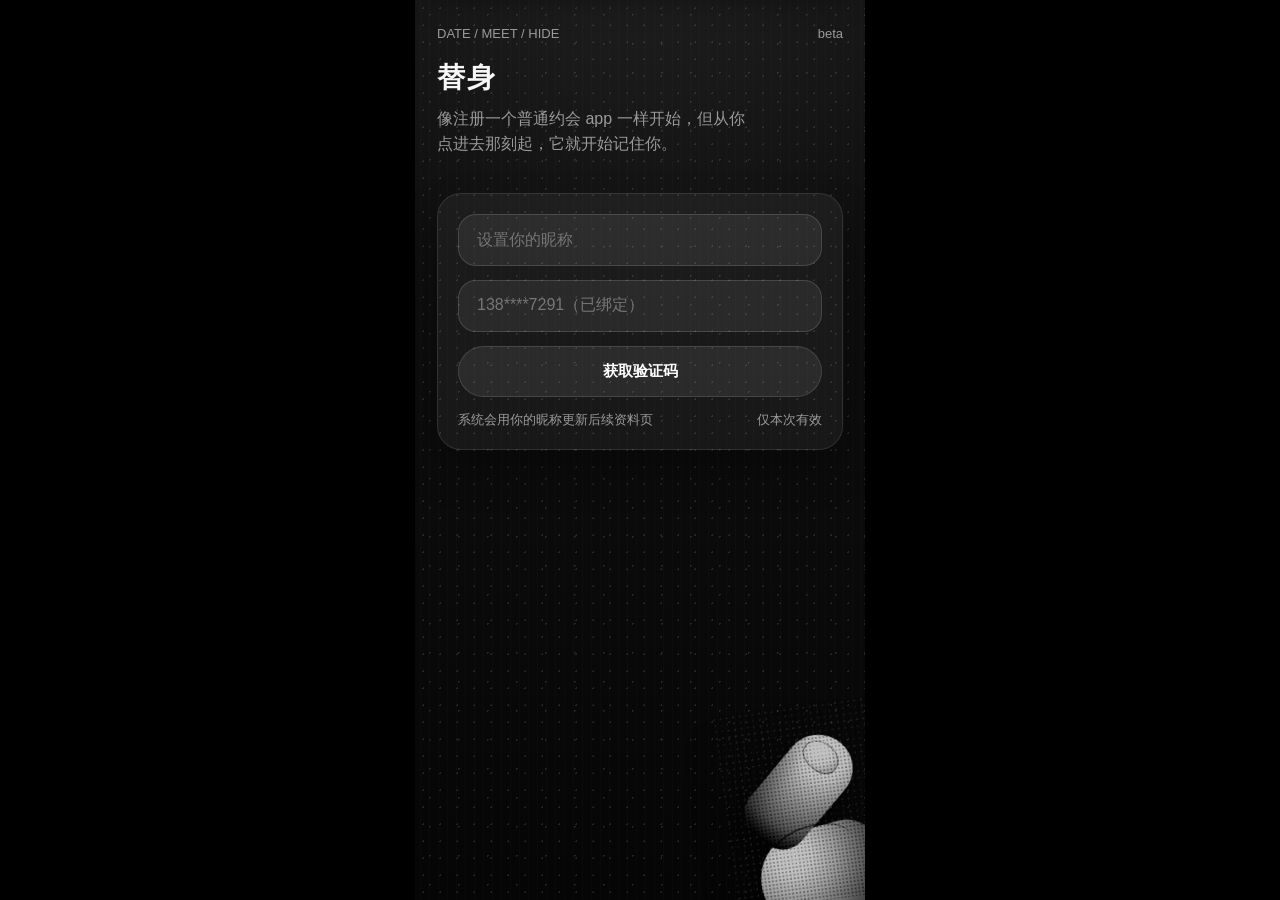
==== commit b4f02acf: "feat: 重构替身 v1.2 恐怖交互流程" ====
--- a/index.html
+++ b/index.html
@@ -1,2181 +1,21 @@
 <!DOCTYPE html>
 <html lang="zh-CN">
 <head>
-    <meta charset="UTF-8">
-    <meta name="viewport" content="width=device-width, initial-scale=1.0, maximum-scale=1.0, user-scalable=no, viewport-fit=cover">
-    <meta name="apple-mobile-web-app-capable" content="yes">
-    <meta name="apple-mobile-web-app-status-bar-style" content="black-translucent">
-    <meta name="apple-mobile-web-app-title" content="替身">
-    <meta name="format-detection" content="telephone=no">
-    <link rel="apple-touch-icon" href="data:image/svg+xml,<svg xmlns='http://www.w3.org/2000/svg' viewBox='0 0 100 100'><rect width='100' height='100' rx='22' fill='%23000'/><text x='50' y='62' font-size='46' text-anchor='middle' fill='%23fff'>替</text></svg>">
-    <title>替身 (Doppelgänger)</title>
-    <style>
-        :root {
-            --bg: #050505;
-            --panel: #151515;
-            --panel-soft: #1d1d1d;
-            --line: rgba(255,255,255,0.08);
-            --line-strong: rgba(255,255,255,0.16);
-            --text: #f5f5f5;
-            --muted: #9b9b9b;
-            --blue: #56a7ff;
-            --red: #ff5f6d;
-            --gold: #e7c481;
-            --safe-top: env(safe-area-inset-top, 0px);
-            --safe-bottom: env(safe-area-inset-bottom, 0px);
-            --mono-bottom: calc(116px + var(--safe-bottom));
-        }
-
-        * {
-            box-sizing: border-box;
-            margin: 0;
-            padding: 0;
-            font-family: -apple-system, BlinkMacSystemFont, 'Segoe UI', sans-serif;
-            -webkit-tap-highlight-color: transparent;
-            touch-action: none;
-            user-select: none;
-        }
-
-        html, body {
-            width: 100%;
-            height: 100%;
-            background: #000;
-            overflow: hidden;
-        }
-
-        body {
-            display: flex;
-            justify-content: center;
-            align-items: center;
-            color: var(--text);
-            padding-top: var(--safe-top);
-            padding-bottom: var(--safe-bottom);
-            padding-left: env(safe-area-inset-left, 0px);
-            padding-right: env(safe-area-inset-right, 0px);
-        }
-
-        #app {
-            position: relative;
-            width: 100vw;
-            max-width: 450px;
-            height: 100vh;
-            height: 100dvh;
-            background:
-                radial-gradient(circle at top, rgba(86,167,255,0.12), transparent 28%),
-                linear-gradient(180deg, #131313 0%, #080808 100%);
-            overflow: hidden;
-        }
-
-        .screen {
-            display: none;
-            position: absolute;
-            inset: 0;
-            flex-direction: column;
-        }
-
-        .screen.active {
-            display: flex;
-        }
-
-        .title {
-            font-size: 28px;
-            font-weight: 700;
-            letter-spacing: 0.04em;
-        }
-
-        .subtitle {
-            color: var(--muted);
-            line-height: 1.5;
-        }
-
-        .btn {
-            border: none;
-            border-radius: 999px;
-            padding: 15px 18px;
-            font-size: 15px;
-            font-weight: 700;
-            cursor: pointer;
-            transition: transform 0.18s ease, opacity 0.18s ease, background 0.18s ease;
-        }
-
-        .btn:active {
-            transform: scale(0.96);
-        }
-
-        .btn-primary {
-            background: linear-gradient(135deg, #ffffff 0%, #dcdcdc 100%);
-            color: #050505;
-        }
-
-        .btn-secondary {
-            background: rgba(255,255,255,0.08);
-            color: var(--text);
-            border: 1px solid rgba(255,255,255,0.08);
-        }
-
-        .btn-danger {
-            background: linear-gradient(135deg, #ff6c7a 0%, #ff4458 100%);
-            color: #fff;
-        }
-
-        .input-box {
-            width: 100%;
-            background: rgba(255,255,255,0.06);
-            border: 1px solid rgba(255,255,255,0.08);
-            color: var(--text);
-            border-radius: 18px;
-            padding: 16px 18px;
-            font-size: 16px;
-            outline: none;
-        }
-
-        .input-box:disabled {
-            color: #6b6b6b;
-        }
-
-        .chip {
-            display: inline-flex;
-            align-items: center;
-            gap: 6px;
-            padding: 7px 12px;
-            border-radius: 999px;
-            background: rgba(255,255,255,0.08);
-            color: #d7d7d7;
-            font-size: 12px;
-        }
-
-        .sms-toast,
-        .sys-notify {
-            position: absolute;
-            left: 12px;
-            right: 12px;
-            z-index: 90;
-            border-radius: 18px;
-            backdrop-filter: blur(12px);
-            box-shadow: 0 12px 28px rgba(0,0,0,0.28);
-            transform: translateY(-120px);
-            transition: transform 0.3s ease;
-        }
-
-        .sms-toast {
-            top: calc(12px + var(--safe-top));
-            background: rgba(255,255,255,0.92);
-            color: #000;
-            padding: 15px;
-        }
-
-        .sys-notify {
-            top: calc(88px + var(--safe-top));
-            background: rgba(28,28,28,0.92);
-            color: var(--text);
-            padding: 16px;
-            border: 1px solid rgba(255,255,255,0.08);
-            cursor: pointer;
-        }
-
-        .sms-toast.show,
-        .sys-notify.show {
-            transform: translateY(0);
-        }
-
-        .monologue-bar {
-            position: absolute;
-            left: 14px;
-            right: 14px;
-            bottom: var(--mono-bottom);
-            min-height: 72px;
-            padding: 12px 14px 14px;
-            background: rgba(0,0,0,0.86);
-            border: 1px solid rgba(255,255,255,0.08);
-            border-radius: 18px;
-            box-shadow: 0 10px 30px rgba(0,0,0,0.45);
-            opacity: 0;
-            transform: translateY(12px);
-            transition: opacity 0.25s ease, transform 0.25s ease;
-            pointer-events: none;
-            z-index: 80;
-        }
-
-        .monologue-bar.show {
-            opacity: 1;
-            transform: translateY(0);
-        }
-
-        .mono-label {
-            color: #d3ae6a;
-            font-size: 11px;
-            letter-spacing: 0.22em;
-            margin-bottom: 8px;
-        }
-
-        .mono-text {
-            color: #f4f4f4;
-            font-size: 15px;
-            line-height: 1.5;
-            font-style: italic;
-        }
-
-        .thumb-guide {
-            position: absolute;
-            right: 18px;
-            bottom: calc(18px + var(--safe-bottom));
-            z-index: 85;
-            display: flex;
-            align-items: flex-end;
-            gap: 12px;
-            pointer-events: none;
-            transition: transform 0.3s ease, opacity 0.3s ease;
-        }
-
-        .thumb-guide.hidden {
-            opacity: 0;
-        }
-
-        .thumb-bubble {
-            max-width: 200px;
-            padding: 10px 12px;
-            border-radius: 16px;
-            background: rgba(8,8,8,0.88);
-            border: 1px solid rgba(255,255,255,0.08);
-            color: #f1f1f1;
-            font-size: 13px;
-            line-height: 1.45;
-            box-shadow: 0 8px 20px rgba(0,0,0,0.32);
-        }
-
-        .thumb-ghost {
-            position: absolute;
-            width: 64px;
-            height: 64px;
-            right: 0;
-            bottom: 0;
-            border-radius: 50%;
-            border: 1px dashed rgba(255,255,255,0.18);
-            opacity: 0.36;
-        }
-
-        .thumb-icon {
-            position: relative;
-            width: 64px;
-            height: 64px;
-            border-radius: 50%;
-            display: flex;
-            justify-content: center;
-            align-items: center;
-            background: radial-gradient(circle at 30% 30%, #ffe2c2 0%, #ffcb95 48%, #e5a96e 100%);
-            box-shadow: 0 8px 20px rgba(0,0,0,0.36);
-            font-size: 34px;
-            filter: saturate(0.95);
-        }
-
-        .thumb-guide[data-mode="swipe"] .thumb-icon {
-            animation: thumbSwipe 1.9s infinite ease-in-out;
-        }
-
-        .thumb-guide[data-mode="drag-direction"] {
-            right: auto;
-            left: 50%;
-            transform: translateX(-50%);
-        }
-
-        .thumb-guide[data-mode="drag-direction"] .thumb-icon {
-            animation: thumbNav 1.8s infinite ease-in-out;
-        }
-
-        .thumb-guide[data-mode="hold"] .thumb-icon,
-        .thumb-guide[data-mode="tap"] .thumb-icon {
-            animation: thumbHold 1.8s infinite ease-in-out;
-        }
-
-        .thumb-guide[data-mode="drag-piece"] .thumb-icon {
-            animation: thumbPuzzle 2.1s infinite ease-in-out;
-        }
-
-        .thumb-guide[data-mode="warning"] .thumb-icon {
-            animation: thumbWarning 0.8s infinite ease-in-out;
-        }
-
-        @keyframes thumbSwipe {
-            0%, 100% { transform: translateX(0) rotate(-8deg); }
-            40% { transform: translateX(-18px) rotate(-14deg); }
-            70% { transform: translateX(18px) rotate(8deg); }
-        }
-
-        @keyframes thumbNav {
-            0%, 100% { transform: translate(0, 0); }
-            35% { transform: translate(-18px, -10px); }
-            70% { transform: translate(20px, -16px); }
-        }
-
-        @keyframes thumbHold {
-            0%, 100% { transform: scale(1); }
-            35% { transform: scale(0.9); }
-            65% { transform: scale(1); }
-        }
-
-        @keyframes thumbPuzzle {
-            0%, 100% { transform: translate(0, 0); }
-            45% { transform: translate(-22px, -14px); }
-            70% { transform: translate(-18px, -54px); }
-        }
-
-        @keyframes thumbWarning {
-            0%, 100% { transform: rotate(-6deg); }
-            50% { transform: rotate(6deg); }
-        }
-
-        .noise {
-            position: absolute;
-            inset: 0;
-            opacity: 0.12;
-            background-image:
-                radial-gradient(circle at 20% 20%, rgba(255,255,255,0.28) 0 1px, transparent 1px),
-                radial-gradient(circle at 80% 60%, rgba(255,255,255,0.2) 0 1px, transparent 1px),
-                radial-gradient(circle at 40% 80%, rgba(255,255,255,0.16) 0 1px, transparent 1px);
-            background-size: 28px 28px;
-            pointer-events: none;
-        }
-
-        .hero-panel {
-            padding: calc(26px + var(--safe-top)) 22px 28px;
-            display: flex;
-            flex-direction: column;
-            gap: 18px;
-        }
-
-        .reg-card {
-            margin-top: 18px;
-            padding: 20px;
-            border-radius: 24px;
-            background: rgba(255,255,255,0.05);
-            border: 1px solid rgba(255,255,255,0.08);
-            display: flex;
-            flex-direction: column;
-            gap: 14px;
-            box-shadow: 0 20px 40px rgba(0,0,0,0.26);
-        }
-
-        .small-row {
-            display: flex;
-            align-items: center;
-            justify-content: space-between;
-            font-size: 13px;
-            color: var(--muted);
-        }
-
-        .app-shell {
-            flex: 1;
-            padding: calc(18px + var(--safe-top)) 14px 110px;
-            display: flex;
-            flex-direction: column;
-            gap: 14px;
-        }
-
-        .swipe-head {
-            padding: 6px 8px 0;
-            display: flex;
-            justify-content: space-between;
-            align-items: center;
-        }
-
-        .swipe-title {
-            display: flex;
-            flex-direction: column;
-            gap: 4px;
-        }
-
-        .swipe-title h2 {
-            font-size: 22px;
-        }
-
-        .swipe-title p {
-            color: var(--muted);
-            font-size: 13px;
-        }
-
-        .card-container {
-            position: relative;
-            flex: 1;
-            perspective: 1000px;
-            min-height: 0;
-        }
-
-        .card {
-            position: absolute;
-            inset: 0;
-            border-radius: 28px;
-            overflow: hidden;
-            background: linear-gradient(180deg, #242424 0%, #171717 100%);
-            border: 1px solid rgba(255,255,255,0.08);
-            box-shadow: 0 24px 50px rgba(0,0,0,0.36);
-            transition: transform 0.28s ease, opacity 0.28s ease;
-        }
-
-        .card.black-card {
-            background: linear-gradient(180deg, #090909 0%, #020202 100%);
-            border-color: rgba(255,255,255,0.04);
-        }
-
-        .card-photo {
-            position: relative;
-            height: 58%;
-            background-color: #2b2b2b;
-            background-size: cover;
-            background-position: center;
-        }
-
-        .card-photo::after {
-            content: "";
-            position: absolute;
-            inset: 0;
-            background: linear-gradient(180deg, rgba(0,0,0,0.02) 0%, rgba(0,0,0,0.1) 35%, rgba(0,0,0,0.65) 100%);
-        }
-
-        .photo-finance {
-            background-image:
-                linear-gradient(180deg, rgba(24,29,38,0.08), rgba(12,12,12,0.2)),
-                radial-gradient(circle at 70% 20%, rgba(255,255,255,0.4), transparent 24%),
-                linear-gradient(135deg, #6d7686 0%, #303642 48%, #191d26 100%);
-        }
-
-        .photo-finance::before,
-        .photo-livehouse::before,
-        .photo-photographer::before,
-        .photo-void::before {
-            content: "";
-            position: absolute;
-            inset: 0;
-            background-repeat: no-repeat;
-            background-position: center;
-            background-size: cover;
-            opacity: 0.94;
-        }
-
-        .photo-finance::before {
-            background-image: url("data:image/svg+xml,%3Csvg xmlns='http://www.w3.org/2000/svg' viewBox='0 0 600 800'%3E%3Cdefs%3E%3ClinearGradient id='g' x1='0' y1='0' x2='0' y2='1'%3E%3Cstop stop-color='%23939cab'/%3E%3Cstop offset='1' stop-color='%23222731'/%3E%3C/linearGradient%3E%3C/defs%3E%3Crect width='600' height='800' fill='url(%23g)'/%3E%3Crect x='70' y='90' width='460' height='640' rx='24' fill='rgba(255,255,255,0.06)'/%3E%3Cellipse cx='300' cy='235' rx='96' ry='108' fill='%23d0d3db'/%3E%3Cpath d='M170 640c10-136 70-214 130-214s120 78 130 214' fill='%23262a33'/%3E%3Crect x='245' y='392' width='110' height='136' rx='18' fill='%23fbfbfb'/%3E%3Cpath d='M202 468l98-78 98 78v168H202z' fill='%232f333d'/%3E%3C/svg%3E");
-        }
-
-        .photo-livehouse {
-            background-image:
-                linear-gradient(180deg, rgba(33,0,65,0.12), rgba(10,10,10,0.4)),
-                radial-gradient(circle at 30% 24%, rgba(255,97,173,0.46), transparent 22%),
-                radial-gradient(circle at 76% 18%, rgba(110,200,255,0.32), transparent 20%),
-                linear-gradient(135deg, #31143e 0%, #191327 56%, #0e1018 100%);
-        }
-
-        .photo-livehouse::before {
-            background-image: url("data:image/svg+xml,%3Csvg xmlns='http://www.w3.org/2000/svg' viewBox='0 0 600 800'%3E%3Crect width='600' height='800' fill='transparent'/%3E%3Cellipse cx='300' cy='230' rx='108' ry='112' fill='%23d7b2bf'/%3E%3Cpath d='M154 642c0-118 68-220 146-220 94 0 146 102 146 220' fill='%2316161d'/%3E%3Cpath d='M194 226c24-70 76-112 106-112s82 42 106 112' stroke='%2316161d' stroke-width='52' stroke-linecap='round' fill='none'/%3E%3Crect x='218' y='396' width='164' height='204' rx='26' fill='%236b3d57'/%3E%3C/svg%3E");
-        }
-
-        .photo-photographer {
-            background-image:
-                linear-gradient(180deg, rgba(27,31,38,0.12), rgba(11,11,11,0.44)),
-                radial-gradient(circle at 20% 22%, rgba(255,206,123,0.38), transparent 24%),
-                linear-gradient(135deg, #66728a 0%, #263042 52%, #14181f 100%);
-        }
-
-        .photo-photographer::before {
-            background-image: url("data:image/svg+xml,%3Csvg xmlns='http://www.w3.org/2000/svg' viewBox='0 0 600 800'%3E%3Crect width='600' height='800' fill='transparent'/%3E%3Cellipse cx='304' cy='222' rx='92' ry='102' fill='%23d7ccc6'/%3E%3Cpath d='M166 630c22-132 74-208 138-208 76 0 122 76 136 208' fill='%23212b39'/%3E%3Crect x='188' y='430' width='224' height='86' rx='24' fill='%23252f3e'/%3E%3Ccircle cx='300' cy='472' r='34' fill='%233f5168' stroke='%23a9b9ca' stroke-width='12'/%3E%3C/svg%3E");
-        }
-
-        .photo-void {
-            background-image:
-                linear-gradient(180deg, rgba(255,255,255,0.04), rgba(0,0,0,0.88)),
-                radial-gradient(circle at 50% 16%, rgba(255,255,255,0.18), transparent 22%),
-                linear-gradient(135deg, #121212 0%, #090909 48%, #010101 100%);
-        }
-
-        .photo-void::before {
-            background-image: url("data:image/svg+xml,%3Csvg xmlns='http://www.w3.org/2000/svg' viewBox='0 0 600 800'%3E%3Crect width='600' height='800' fill='transparent'/%3E%3Cellipse cx='300' cy='232' rx='96' ry='108' fill='%232a2a2a'/%3E%3Cpath d='M148 646c8-134 88-230 152-230s136 96 152 230' fill='%23080808'/%3E%3Cpath d='M204 220c28-68 76-108 96-108s68 40 96 108' stroke='%23080808' stroke-width='48' stroke-linecap='round' fill='none'/%3E%3C/svg%3E");
-            opacity: 0.72;
-        }
-
-        .card-photo-meta {
-            position: absolute;
-            top: 14px;
-            left: 14px;
-            right: 14px;
-            z-index: 2;
-            display: flex;
-            justify-content: space-between;
-            align-items: center;
-            font-size: 12px;
-        }
-
-        .verified {
-            padding: 6px 10px;
-            border-radius: 999px;
-            background: rgba(8,8,8,0.44);
-            border: 1px solid rgba(255,255,255,0.12);
-            backdrop-filter: blur(8px);
-        }
-
-        .card-badge {
-            position: absolute;
-            top: 20px;
-            padding: 8px 12px;
-            border-radius: 999px;
-            font-weight: 800;
-            letter-spacing: 0.12em;
-            z-index: 2;
-            opacity: 0;
-            transition: opacity 0.18s ease;
-        }
-
-        .card-badge.like {
-            right: 16px;
-            background: rgba(86,167,255,0.16);
-            color: #8ed0ff;
-            border: 1px solid rgba(86,167,255,0.28);
-        }
-
-        .card-badge.skip {
-            left: 16px;
-            background: rgba(255,95,109,0.16);
-            color: #ff8b97;
-            border: 1px solid rgba(255,95,109,0.28);
-        }
-
-        .card-body {
-            position: relative;
-            z-index: 2;
-            margin-top: -28px;
-            height: calc(42% + 28px);
-            border-radius: 26px 26px 0 0;
-            padding: 20px 18px 22px;
-            background: linear-gradient(180deg, rgba(18,18,18,0.9) 0%, rgba(12,12,12,0.98) 100%);
-            display: flex;
-            flex-direction: column;
-            gap: 12px;
-        }
-
-        .card-name-row {
-            display: flex;
-            align-items: flex-end;
-            justify-content: space-between;
-            gap: 10px;
-        }
-
-        .card-name {
-            font-size: 28px;
-            font-weight: 800;
-            line-height: 1;
-        }
-
-        .card-headline {
-            color: #c7c7c7;
-            font-size: 13px;
-        }
-
-        .card-sign {
-            color: #efefef;
-            font-size: 15px;
-            line-height: 1.55;
-        }
-
-        .card-tags {
-            display: flex;
-            flex-wrap: wrap;
-            gap: 8px;
-        }
-
-        .swipe-footer {
-            display: flex;
-            justify-content: space-between;
-            align-items: center;
-            gap: 12px;
-            padding: 0 8px;
-            color: var(--muted);
-            font-size: 12px;
-        }
-
-        .match-overlay,
-        .event-overlay,
-        .profile-page {
-            position: absolute;
-            inset: 0;
-            z-index: 70;
-            display: none;
-            background: rgba(3,3,3,0.94);
-            backdrop-filter: blur(16px);
-        }
-
-        .match-overlay {
-            flex-direction: column;
-            justify-content: center;
-            align-items: center;
-            gap: 16px;
-            padding: 26px;
-            text-align: center;
-        }
-
-        .event-overlay {
-            flex-direction: column;
-            justify-content: center;
-            align-items: center;
-            padding: calc(28px + var(--safe-top)) 18px calc(28px + var(--safe-bottom));
-        }
-
-        .overlay-card {
-            width: 100%;
-            background: rgba(18,18,18,0.98);
-            border-radius: 28px;
-            border: 1px solid rgba(255,255,255,0.08);
-            padding: 22px;
-            display: flex;
-            flex-direction: column;
-            gap: 16px;
-            box-shadow: 0 22px 44px rgba(0,0,0,0.38);
-        }
-
-        .overlay-title {
-            display: flex;
-            flex-direction: column;
-            gap: 8px;
-        }
-
-        .overlay-title h2 {
-            font-size: 24px;
-        }
-
-        .overlay-title p {
-            color: var(--muted);
-            line-height: 1.6;
-            font-size: 14px;
-        }
-
-        .map-shell {
-            flex: 1;
-            display: flex;
-            flex-direction: column;
-            background: linear-gradient(180deg, #07101f 0%, #05070c 100%);
-        }
-
-        .top-bar {
-            position: relative;
-            padding: calc(22px + var(--safe-top)) 18px 16px;
-            border-bottom: 1px solid rgba(255,255,255,0.08);
-            background: rgba(7,11,17,0.92);
-            z-index: 5;
-        }
-
-        .top-bar .route-caption {
-            color: #8fbef6;
-            font-size: 12px;
-            letter-spacing: 0.14em;
-            margin-bottom: 8px;
-        }
-
-        .top-bar h2 {
-            font-size: 28px;
-            margin-bottom: 6px;
-        }
-
-        .top-bar p {
-            color: var(--muted);
-            font-size: 13px;
-            line-height: 1.5;
-        }
-
-        .map-bg {
-            position: relative;
-            flex: 1;
-            overflow: hidden;
-            background:
-                linear-gradient(90deg, rgba(255,255,255,0.03) 1px, transparent 1px),
-                linear-gradient(0deg, rgba(255,255,255,0.03) 1px, transparent 1px),
-                radial-gradient(circle at 30% 20%, rgba(86,167,255,0.16), transparent 22%),
-                linear-gradient(180deg, #0a1120 0%, #05070b 100%);
-            background-size: 42px 42px, 42px 42px, auto, auto;
-        }
-
-        .map-path {
-            position: absolute;
-            left: 50%;
-            top: 14%;
-            width: 8px;
-            height: 56%;
-            border-radius: 999px;
-            transform: translateX(-50%);
-            background: linear-gradient(180deg, rgba(86,167,255,0.16) 0%, rgba(86,167,255,0.72) 100%);
-            box-shadow: 0 0 20px rgba(86,167,255,0.34);
-        }
-
-        .path-fork-left,
-        .path-fork-right {
-            position: absolute;
-            width: 120px;
-            height: 8px;
-            border-radius: 999px;
-            background: rgba(86,167,255,0.28);
-            top: 34%;
-        }
-
-        .path-fork-left {
-            left: calc(50% - 118px);
-            transform: rotate(-28deg);
-            transform-origin: right center;
-        }
-
-        .path-fork-right {
-            left: 50%;
-            transform: rotate(28deg);
-            transform-origin: left center;
-        }
-
-        .player-dot {
-            position: absolute;
-            left: 50%;
-            top: 58%;
-            transform: translate(-50%, -50%);
-            width: 24px;
-            height: 24px;
-            border-radius: 50%;
-            background: #fff;
-            box-shadow: 0 0 0 8px rgba(86,167,255,0.22), 0 0 22px rgba(86,167,255,0.5);
-            z-index: 2;
-        }
-
-        .map-target {
-            position: absolute;
-            top: 16%;
-            left: 50%;
-            transform: translateX(-50%);
-            padding: 10px 14px;
-            border-radius: 18px;
-            background: rgba(0,0,0,0.56);
-            border: 1px solid rgba(255,255,255,0.08);
-            font-size: 13px;
-            color: #d7eaff;
-        }
-
-        .map-status {
-            position: absolute;
-            left: 16px;
-            right: 16px;
-            bottom: calc(170px + var(--safe-bottom));
-            padding: 14px 16px;
-            border-radius: 18px;
-            background: rgba(4,7,12,0.72);
-            border: 1px solid rgba(255,255,255,0.08);
-            font-size: 14px;
-            line-height: 1.55;
-            color: #eef5ff;
-        }
-
-        .map-status .small {
-            display: block;
-            color: #9aaec8;
-            font-size: 12px;
-            margin-bottom: 4px;
-            letter-spacing: 0.12em;
-        }
-
-        .dead-end-msg {
-            position: absolute;
-            left: 50%;
-            top: 36%;
-            transform: translateX(-50%);
-            width: 82%;
-            padding: 18px 16px;
-            border-radius: 22px;
-            text-align: center;
-            background: rgba(36,0,6,0.86);
-            border: 1px solid rgba(255,95,109,0.28);
-            color: #ffd6da;
-            display: none;
-            z-index: 6;
-            box-shadow: 0 16px 30px rgba(0,0,0,0.34);
-        }
-
-        .nav-controls {
-            position: absolute;
-            left: 0;
-            right: 0;
-            bottom: 0;
-            padding: 0 18px calc(24px + var(--safe-bottom));
-            display: flex;
-            justify-content: center;
-            z-index: 5;
-        }
-
-        .nav-pad {
-            position: relative;
-            width: 220px;
-            height: 138px;
-            border-radius: 34px;
-            background: linear-gradient(180deg, rgba(10,16,28,0.96) 0%, rgba(6,8,12,0.96) 100%);
-            border: 1px solid rgba(255,255,255,0.08);
-            box-shadow: 0 20px 38px rgba(0,0,0,0.3);
-        }
-
-        .nav-arrows {
-            position: absolute;
-            inset: 0;
-            pointer-events: none;
-        }
-
-        .nav-arrow-label {
-            position: absolute;
-            color: #90b5e9;
-            font-size: 12px;
-            letter-spacing: 0.16em;
-        }
-
-        .nav-arrow-label.up { top: 16px; left: 50%; transform: translateX(-50%); }
-        .nav-arrow-label.left { left: 20px; bottom: 22px; }
-        .nav-arrow-label.right { right: 18px; bottom: 22px; }
-
-        .nav-knob {
-            position: absolute;
-            left: 50%;
-            top: 50%;
-            width: 84px;
-            height: 84px;
-            margin-left: -42px;
-            margin-top: -42px;
-            border-radius: 50%;
-            display: flex;
-            align-items: center;
-            justify-content: center;
-            background: radial-gradient(circle at 30% 30%, #7bc3ff 0%, #2b6bb8 62%, #173b63 100%);
-            color: #fff;
-            box-shadow: inset 0 2px 8px rgba(255,255,255,0.22), 0 10px 24px rgba(0,0,0,0.28);
-            font-size: 14px;
-            font-weight: 700;
-            transition: transform 0.12s ease;
-        }
-
-        .nav-current-dir {
-            position: absolute;
-            bottom: 96px;
-            left: 50%;
-            transform: translateX(-50%);
-            padding: 8px 14px;
-            border-radius: 999px;
-            background: rgba(0,0,0,0.45);
-            font-size: 12px;
-            color: #d7eaff;
-            letter-spacing: 0.1em;
-            border: 1px solid rgba(255,255,255,0.08);
-        }
-
-        .jump-visual {
-            display: flex;
-            flex-direction: column;
-            align-items: center;
-            gap: 18px;
-            padding: 6px 0 10px;
-        }
-
-        .puddle {
-            width: 170px;
-            height: 56px;
-            border-radius: 50%;
-            background: radial-gradient(circle at 50% 40%, rgba(120,170,255,0.4), rgba(25,38,62,0.9));
-            box-shadow: inset 0 6px 16px rgba(255,255,255,0.12), 0 14px 20px rgba(0,0,0,0.3);
-        }
-
-        .jump-charge {
-            width: 100%;
-            height: 10px;
-            border-radius: 999px;
-            background: rgba(255,255,255,0.08);
-            overflow: hidden;
-        }
-
-        .jump-fill {
-            width: 0%;
-            height: 100%;
-            border-radius: inherit;
-            background: linear-gradient(90deg, #67d0ff 0%, #80ffbb 100%);
-            transition: width 0.05s linear;
-        }
-
-        .jump-btn {
-            width: 148px;
-            height: 148px;
-            border-radius: 50%;
-            border: 1px solid rgba(255,255,255,0.08);
-            background: radial-gradient(circle at 30% 30%, #6ec3ff 0%, #3678bf 62%, #183052 100%);
-            display: flex;
-            flex-direction: column;
-            justify-content: center;
-            align-items: center;
-            text-align: center;
-            gap: 6px;
-            box-shadow: 0 18px 34px rgba(0,0,0,0.34);
-        }
-
-        .camera-preview {
-            position: relative;
-            width: 100%;
-            height: 220px;
-            border-radius: 22px;
-            overflow: hidden;
-            background: linear-gradient(180deg, #0e1013 0%, #08090b 100%);
-            border: 1px solid rgba(255,255,255,0.08);
-        }
-
-        #camera-preview,
-        #camera-fallback {
-            position: absolute;
-            inset: 0;
-            width: 100%;
-            height: 100%;
-            object-fit: cover;
-        }
-
-        #camera-fallback {
-            display: flex;
-            justify-content: center;
-            align-items: center;
-            padding: 26px;
-            text-align: center;
-            color: #d7d7d7;
-            line-height: 1.65;
-            background:
-                radial-gradient(circle at 50% 45%, rgba(255,255,255,0.08), transparent 24%),
-                linear-gradient(180deg, rgba(255,255,255,0.03), rgba(0,0,0,0.6));
-        }
-
-        .camera-glitch {
-            position: absolute;
-            inset: auto 14px 14px;
-            padding: 10px 12px;
-            border-radius: 14px;
-            background: rgba(0,0,0,0.72);
-            border: 1px solid rgba(255,255,255,0.08);
-            color: #fff0f2;
-            font-size: 12px;
-            line-height: 1.5;
-            display: none;
-        }
-
-        .camera-system-sheet {
-            border-radius: 20px;
-            background: rgba(255,255,255,0.05);
-            border: 1px solid rgba(255,255,255,0.08);
-            padding: 14px 16px;
-            display: flex;
-            flex-direction: column;
-            gap: 10px;
-        }
-
-        .camera-status {
-            color: #d8e9ff;
-            font-size: 14px;
-            line-height: 1.6;
-        }
-
-        .puzzle-wrap {
-            display: flex;
-            flex-direction: column;
-            gap: 16px;
-        }
-
-        .puzzle-progress {
-            display: flex;
-            justify-content: space-between;
-            align-items: center;
-            color: var(--muted);
-            font-size: 13px;
-        }
-
-        .puzzle-stage {
-            position: relative;
-            width: 100%;
-            height: 450px;
-            border-radius: 24px;
-            background: linear-gradient(180deg, #0f0f10 0%, #090909 100%);
-            border: 1px solid rgba(255,255,255,0.08);
-            overflow: hidden;
-        }
-
-        .tomb-outline {
-            position: absolute;
-            left: 50%;
-            top: 20px;
-            width: 226px;
-            height: 270px;
-            transform: translateX(-50%);
-            border-radius: 110px 110px 18px 18px;
-            border: 1px solid rgba(255,255,255,0.12);
-            background: linear-gradient(180deg, rgba(255,255,255,0.03) 0%, rgba(255,255,255,0.02) 40%, rgba(255,255,255,0.05) 100%);
-        }
-
-        .tomb-line {
-            position: absolute;
-            left: 50%;
-            top: 72px;
-            transform: translateX(-50%);
-            width: 120px;
-            height: 1px;
-            background: rgba(255,255,255,0.1);
-        }
-
-        .puzzle-target-slot {
-            position: absolute;
-            border: 1px dashed rgba(231,196,129,0.4);
-            background: rgba(231,196,129,0.06);
-            border-radius: 16px;
-            display: flex;
-            justify-content: center;
-            align-items: center;
-            text-align: center;
-            color: rgba(231,196,129,0.72);
-            font-size: 12px;
-            line-height: 1.4;
-            transition: opacity 0.2s ease, transform 0.2s ease;
-        }
-
-        .puzzle-target-slot.filled {
-            opacity: 0.18;
-            transform: scale(0.98);
-        }
-
-        .puzzle-piece {
-            position: absolute;
-            border-radius: 18px;
-            background:
-                linear-gradient(180deg, #72706d 0%, #494846 70%, #3a3937 100%);
-            border: 1px solid rgba(255,255,255,0.1);
-            box-shadow: 0 14px 24px rgba(0,0,0,0.34);
-            display: flex;
-            justify-content: center;
-            align-items: center;
-            text-align: center;
-            padding: 10px;
-            color: #f2e4c2;
-            font-weight: 700;
-            letter-spacing: 0.04em;
-        }
-
-        .puzzle-piece.placed {
-            box-shadow: none;
-            border-style: solid;
-            border-color: rgba(231,196,129,0.18);
-            z-index: 1 !important;
-        }
-
-        .full-tomb {
-            position: absolute;
-            left: 50%;
-            top: 30px;
-            width: 226px;
-            height: 270px;
-            transform: translateX(-50%);
-            border-radius: 110px 110px 18px 18px;
-            background: linear-gradient(180deg, rgba(125,123,118,0.86) 0%, rgba(83,81,77,0.94) 70%, rgba(61,60,58,0.96) 100%);
-            border: 1px solid rgba(255,255,255,0.14);
-            display: flex;
-            flex-direction: column;
-            justify-content: center;
-            align-items: center;
-            gap: 10px;
-            color: #fbf5e5;
-            opacity: 0;
-            transition: opacity 0.4s ease;
-            text-align: center;
-            box-shadow: 0 18px 34px rgba(0,0,0,0.28);
-        }
-
-        .full-tomb.show {
-            opacity: 1;
-        }
-
-        .pieces-tray-label {
-            position: absolute;
-            left: 18px;
-            right: 18px;
-            bottom: 136px;
-            color: var(--muted);
-            font-size: 12px;
-            letter-spacing: 0.12em;
-        }
-
-        .profile-page {
-            padding: calc(24px + var(--safe-top)) 18px calc(32px + var(--safe-bottom));
-            flex-direction: column;
-            gap: 16px;
-            overflow: auto;
-        }
-
-        .profile-page.show {
-            display: flex;
-        }
-
-        .profile-header {
-            display: flex;
-            justify-content: space-between;
-            align-items: center;
-        }
-
-        .profile-hero {
-            width: 132px;
-            height: 132px;
-            border-radius: 28px;
-            overflow: hidden;
-            border: 1px solid rgba(255,255,255,0.08);
-            box-shadow: 0 16px 30px rgba(0,0,0,0.28);
-        }
-
-        .profile-stack {
-            display: flex;
-            flex-direction: column;
-            gap: 12px;
-        }
-
-        .profile-card {
-            padding: 16px;
-            border-radius: 20px;
-            background: rgba(255,255,255,0.05);
-            border: 1px solid rgba(255,255,255,0.08);
-            display: flex;
-            flex-direction: column;
-            gap: 8px;
-        }
-
-        .profile-card .label {
-            font-size: 12px;
-            color: var(--muted);
-            letter-spacing: 0.12em;
-        }
-
-        .profile-dist {
-            color: #ff8b97;
-            font-size: 18px;
-            font-weight: 700;
-        }
-
-        #screen-end {
-            background: #000;
-            justify-content: center;
-            align-items: center;
-        }
-
-        #end-text {
-            color: #fff;
-            letter-spacing: 0.35em;
-            opacity: 0;
-            transition: opacity 2s ease;
-            font-size: 18px;
-        }
-
-        .helper-row {
-            display: flex;
-            gap: 10px;
-            flex-wrap: wrap;
-        }
-    </style>
+<meta charset="UTF-8">
+<meta name="viewport" content="width=device-width, initial-scale=1.0, maximum-scale=1.0, user-scalable=no, viewport-fit=cover">
+<meta name="apple-mobile-web-app-capable" content="yes">
+<meta name="apple-mobile-web-app-status-bar-style" content="black-translucent">
+<meta name="apple-mobile-web-app-title" content="替身">
+<meta name="format-detection" content="telephone=no">
+<title>替身 (Doppelgänger)</title>
+<style>
+:root{--safe-top:env(safe-area-inset-top,0px);--safe-bottom:env(safe-area-inset-bottom,0px);--mono-bottom:calc(108px + var(--safe-bottom));--text:#f6f6f6;--muted:#9a9a9a;--red:#ff4b5f}*{box-sizing:border-box;margin:0;padding:0;font-family:-apple-system,BlinkMacSystemFont,'PingFang SC','Segoe UI',sans-serif;-webkit-tap-highlight-color:transparent;touch-action:none;user-select:none}html,body{width:100%;height:100%;background:#000;overflow:hidden}body{display:flex;justify-content:center;align-items:center;color:var(--text);padding:var(--safe-top) env(safe-area-inset-right,0) var(--safe-bottom) env(safe-area-inset-left,0)}#app{position:relative;width:100vw;max-width:450px;height:100vh;height:100dvh;background:radial-gradient(circle at 50% -10%,#202020,transparent 38%),linear-gradient(#121212,#050505);overflow:hidden}.screen{display:none;position:absolute;inset:0;flex-direction:column}.screen.active{display:flex}.noise{position:absolute;inset:0;z-index:2;pointer-events:none;opacity:.12;mix-blend-mode:screen;background-image:radial-gradient(circle,#fff 0 1px,transparent 1px),radial-gradient(circle,#fff 0 1px,transparent 1px),repeating-linear-gradient(90deg,transparent 0 5px,rgba(255,255,255,.12) 5px 6px);background-size:17px 17px,29px 29px,9px 100%}.btn{border:0;border-radius:999px;padding:15px 18px;font-size:15px;font-weight:800;cursor:pointer}.btn:active{transform:scale(.96)}.btn-primary{background:linear-gradient(135deg,#fff,#d8d8d8);color:#050505}.btn-secondary{background:rgba(255,255,255,.08);color:#fff;border:1px solid rgba(255,255,255,.13)}.input-box{width:100%;background:rgba(255,255,255,.07);border:1px solid rgba(255,255,255,.14);color:#fff;border-radius:18px;padding:16px 18px;font-size:16px;outline:0}.input-box:disabled{color:#777}.chip{display:inline-flex;align-items:center;gap:6px;padding:7px 12px;border-radius:999px;background:rgba(255,255,255,.08);color:#ddd;font-size:12px}.helper-row{display:flex;gap:8px;flex-wrap:wrap}.sms-toast,.sys-notify{position:absolute;left:12px;right:12px;z-index:90;border-radius:18px;box-shadow:0 12px 28px rgba(0,0,0,.34);transform:translateY(-130px);transition:transform .3s}.sms-toast{top:calc(12px + var(--safe-top));background:rgba(255,255,255,.94);color:#000;padding:15px}.sys-notify{top:calc(82px + var(--safe-top));background:rgba(246,246,246,.96);color:#050505;padding:16px;cursor:pointer}.sms-toast.show,.sys-notify.show{transform:translateY(0)}.monologue-bar{position:absolute;left:10px;right:10px;bottom:var(--mono-bottom);min-height:86px;padding:13px 16px 16px;background:#000;border:2px solid rgba(255,255,255,.75);border-radius:6px;box-shadow:0 0 0 3px rgba(0,0,0,.9),0 18px 42px rgba(0,0,0,.78),inset 0 0 0 1px rgba(255,255,255,.16);opacity:0;transform:translateY(14px);transition:.22s;pointer-events:none;z-index:84}.monologue-bar:before{content:"";position:absolute;inset:5px;border:1px solid rgba(255,255,255,.15)}.monologue-bar.show{opacity:1;transform:translateY(0)}.mono-label{font-size:10px;letter-spacing:.28em;margin-bottom:8px;opacity:.72}.mono-text{font-size:16px;line-height:1.55;font-weight:800;text-shadow:0 2px 0 #000,0 0 12px rgba(255,255,255,.2)}.real-thumb{position:absolute;width:172px;height:214px;right:-32px;bottom:calc(2px + var(--safe-bottom));z-index:83;pointer-events:none;opacity:.92;filter:grayscale(1) contrast(1.75) brightness(.82) drop-shadow(-15px 18px 18px rgba(0,0,0,.6));transform-origin:72% 92%;transition:.38s}.real-thumb.hidden{opacity:0}.real-thumb:after{content:"";position:absolute;inset:0;background-image:radial-gradient(circle,rgba(0,0,0,.38) 0 1px,transparent 1px),radial-gradient(circle,rgba(255,255,255,.22) 0 1px,transparent 1px);background-size:4px 4px,7px 7px;mix-blend-mode:multiply;opacity:.75}.thumb-palm{position:absolute;right:8px;bottom:-38px;width:134px;height:118px;border-radius:58px 38px 34px 72px;background:radial-gradient(circle at 30% 20%,#f0e0d2,#c9a891 35%,#806454 70%,#2b2522);transform:rotate(-7deg)}.thumb-finger{position:absolute;right:50px;bottom:54px;width:74px;height:136px;border-radius:46px 44px 34px 36px;background:linear-gradient(120deg,rgba(255,255,255,.42),transparent 24%),radial-gradient(circle at 36% 14%,#fff0de,#d1af96 38%,#96715f 76%,#3a302c);transform:rotate(48deg);box-shadow:inset 9px -12px 24px rgba(0,0,0,.22)}.thumb-nail{position:absolute;left:10px;top:10px;width:42px;height:31px;border-radius:52% 48% 44% 45%;background:radial-gradient(circle at 35% 28%,#fff,#d9d9d9 38%,#999);border:1px solid rgba(0,0,0,.4)}.thumb-fold{position:absolute;right:38px;bottom:37px;width:88px;height:46px;border-radius:50%;border-top:2px solid rgba(0,0,0,.35);transform:rotate(-8deg)}.real-thumb[data-mode=register]{transform:rotate(-8deg) scale(.92)}.real-thumb[data-mode=swipe]{right:-18px;bottom:calc(28px + var(--safe-bottom));transform:rotate(-18deg) scale(1.02);animation:thumbSwipe 2.2s infinite}.real-thumb[data-mode=map]{right:18px;bottom:calc(38px + var(--safe-bottom));transform:rotate(-28deg) scale(1.08);animation:thumbMap 1.9s infinite}.real-thumb[data-mode=hold]{right:14px;bottom:calc(118px + var(--safe-bottom));transform:rotate(-22deg) scale(1.12);animation:thumbPress 1.35s infinite}.real-thumb[data-mode=scrub]{right:58px;bottom:calc(130px + var(--safe-bottom));transform:rotate(-36deg) scale(1.04);animation:thumbScrub 1.1s infinite}.real-thumb[data-mode=profile]{right:-38px;bottom:calc(16px + var(--safe-bottom));transform:rotate(-12deg) scale(.92)}@keyframes thumbSwipe{0%,100%{transform:translateX(0) rotate(-18deg) scale(1.02)}40%{transform:translateX(-30px) rotate(-28deg) scale(1.02)}72%{transform:translateX(26px) rotate(-9deg) scale(1.02)}}@keyframes thumbMap{0%,100%{transform:translate(0,0) rotate(-28deg) scale(1.08)}45%{transform:translate(-22px,-22px) rotate(-34deg) scale(1.08)}75%{transform:translate(18px,-28px) rotate(-20deg) scale(1.08)}}@keyframes thumbPress{0%,100%{transform:translateY(0) rotate(-22deg) scale(1.12)}50%{transform:translateY(10px) rotate(-22deg) scale(1.02)}}@keyframes thumbScrub{0%,100%{transform:translate(0,0) rotate(-36deg) scale(1.04)}25%{transform:translate(-18px,-4px) rotate(-45deg) scale(1.04)}55%{transform:translate(20px,-12px) rotate(-28deg) scale(1.04)}80%{transform:translate(-9px,8px) rotate(-40deg) scale(1.04)}}.hero-panel{position:relative;z-index:4;padding:calc(26px + var(--safe-top)) 22px 28px;display:flex;flex-direction:column;gap:18px}.title{font-size:28px;font-weight:900;letter-spacing:.06em}.subtitle{color:var(--muted);line-height:1.55}.small-row{display:flex;align-items:center;justify-content:space-between;font-size:13px;color:var(--muted)}.reg-card{margin-top:18px;padding:20px;border-radius:24px;background:rgba(255,255,255,.05);border:1px solid rgba(255,255,255,.1);display:flex;flex-direction:column;gap:14px;box-shadow:0 20px 40px rgba(0,0,0,.32)}.app-shell{position:relative;z-index:4;flex:1;padding:calc(18px + var(--safe-top)) 14px 94px;display:flex;flex-direction:column;gap:14px}.swipe-head{padding:6px 8px 0;display:flex;justify-content:space-between;align-items:center}.swipe-title h2{font-size:22px}.swipe-title p{color:var(--muted);font-size:13px;margin-top:4px}.card-container{position:relative;flex:1;perspective:1000px;min-height:0}.card{position:absolute;inset:0;border-radius:28px;overflow:hidden;background:linear-gradient(#242424,#171717);border:1px solid rgba(255,255,255,.1);box-shadow:0 24px 50px rgba(0,0,0,.4);transition:transform .28s,opacity .28s}.card.black-card{background:#010101;border-color:rgba(255,255,255,.06);box-shadow:0 26px 54px rgba(0,0,0,.72)}.card-photo{position:relative;height:58%;background:#2b2b2b;overflow:hidden}.card-photo:after{content:"";position:absolute;inset:0;background:linear-gradient(rgba(0,0,0,.02),rgba(0,0,0,.12) 36%,rgba(0,0,0,.72))}.portrait-bg{position:absolute;inset:0;background:radial-gradient(circle at 72% 18%,rgba(255,255,255,.46),transparent 20%),linear-gradient(135deg,var(--p1),var(--p2) 55%,#090909)}.portrait-person{position:absolute;left:50%;bottom:0;width:210px;height:300px;transform:translateX(-50%)}.portrait-person:before{content:"";position:absolute;left:50%;top:18px;width:92px;height:104px;border-radius:50% 50% 46% 46%;background:#d5c4ba;transform:translateX(-50%)}.portrait-person:after{content:"";position:absolute;left:50%;bottom:-12px;width:180px;height:186px;border-radius:70px 70px 18px 18px;background:var(--cloth);transform:translateX(-50%)}.photo-finance{--p1:#7a8495;--p2:#303642;--cloth:#252a34}.photo-livehouse{--p1:#4f1f58;--p2:#191327;--cloth:#181820}.photo-photographer{--p1:#6d7a90;--p2:#263042;--cloth:#212b39}.photo-void{background:radial-gradient(circle at 50% 22%,rgba(255,255,255,.08),transparent 20%),linear-gradient(#050505,#000)}.photo-void:before{content:"";position:absolute;inset:0;opacity:.44;background-image:radial-gradient(circle,rgba(255,255,255,.24) 0 1px,transparent 1px),radial-gradient(circle,rgba(255,255,255,.18) 0 1px,transparent 1px);background-size:9px 9px,13px 13px}.card-photo-meta{position:absolute;top:14px;left:14px;right:14px;z-index:2;display:flex;justify-content:space-between;font-size:12px}.verified{padding:6px 10px;border-radius:999px;background:rgba(8,8,8,.5);border:1px solid rgba(255,255,255,.14)}.card-badge{position:absolute;top:20px;padding:8px 12px;border-radius:999px;font-weight:900;letter-spacing:.12em;z-index:2;opacity:0;transition:.18s}.card-badge.like{right:16px;background:rgba(86,167,255,.18);color:#bfe4ff;border:1px solid rgba(86,167,255,.36)}.card-badge.skip{left:16px;background:rgba(255,77,95,.18);color:#ffabb4;border:1px solid rgba(255,77,95,.36)}.card-body{position:relative;z-index:2;margin-top:-28px;height:calc(42% + 28px);border-radius:26px 26px 0 0;padding:20px 18px 22px;background:linear-gradient(rgba(18,18,18,.92),rgba(8,8,8,.99));display:flex;flex-direction:column;gap:12px}.card-name-row{display:flex;align-items:flex-end;justify-content:space-between;gap:10px}.card-name{font-size:28px;font-weight:900;line-height:1}.card-headline{color:#c7c7c7;font-size:13px}.card-sign{color:#efefef;font-size:15px;line-height:1.55}.card-tags{display:flex;flex-wrap:wrap;gap:8px}.swipe-footer{height:42px;border-radius:999px;background:rgba(255,255,255,.05);border:1px solid rgba(255,255,255,.08);display:flex;justify-content:center;align-items:center;color:rgba(255,255,255,.42);font-size:12px;letter-spacing:.18em}.match-overlay,.event-overlay,.profile-page,.permission-overlay{position:absolute;inset:0;z-index:70;display:none;background:rgba(3,3,3,.96);backdrop-filter:blur(16px)}.match-overlay{flex-direction:column;justify-content:center;align-items:center;gap:18px;padding:26px;text-align:center}.match-pulse{width:200px;height:200px;border-radius:50%;background:radial-gradient(circle,rgba(255,255,255,.96) 0 18%,transparent 19%),radial-gradient(circle,rgba(255,77,95,.78) 0 34%,transparent 35%),radial-gradient(circle,rgba(86,167,255,.44) 0 52%,transparent 53%);box-shadow:0 0 60px rgba(255,77,95,.36);animation:matchBeat 1.1s infinite}@keyframes matchBeat{0%,100%{transform:scale(.96)}50%{transform:scale(1.04)}}.chat-shell{flex:1;position:relative;z-index:4;padding:calc(18px + var(--safe-top)) 14px calc(24px + var(--safe-bottom));display:flex;flex-direction:column;gap:14px;background:linear-gradient(#171717,#070707)}.chat-top{display:flex;gap:12px;align-items:center;padding:10px 8px 16px;border-bottom:1px solid rgba(255,255,255,.08)}.chat-avatar{width:48px;height:48px;border-radius:50%;background:#000;border:1px solid rgba(255,255,255,.18)}.chat-list{flex:1;display:flex;flex-direction:column;justify-content:flex-end;gap:12px;padding:10px 4px}.bubble-msg{max-width:82%;padding:13px 14px;border-radius:18px;line-height:1.55;font-size:15px}.bubble-in{align-self:flex-start;background:rgba(255,255,255,.09);border-bottom-left-radius:6px}.address-card{align-self:flex-start;width:86%;padding:16px;border-radius:20px;background:linear-gradient(#f3f3f3,#d8d8d8);color:#050505;box-shadow:0 18px 36px rgba(0,0,0,.36);cursor:pointer}.address-card h3{font-size:18px;margin-bottom:8px}.address-card p{color:#333;font-size:13px;line-height:1.5}.map-shell{position:relative;flex:1;display:flex;flex-direction:column;background:#f3f3f3;color:#000;overflow:hidden}.map-shell:before{content:"";position:absolute;inset:0;z-index:1;opacity:.82;background:radial-gradient(circle,#000 0 1px,transparent 1px),radial-gradient(circle,#000 0 1px,transparent 1px),repeating-linear-gradient(92deg,transparent 0 3px,rgba(0,0,0,.18) 3px 4px),linear-gradient(135deg,transparent 0 48%,rgba(0,0,0,.86) 49% 51%,transparent 52%);background-size:5px 5px,8px 8px,9px 100%,100% 100%;mix-blend-mode:multiply;pointer-events:none}.map-top{position:relative;z-index:4;padding:calc(18px + var(--safe-top)) 18px 12px;display:flex;justify-content:space-between;color:#000}.route-caption{font-size:11px;letter-spacing:.24em;font-weight:900}#dist-display{font-size:30px;font-weight:1000;letter-spacing:-.04em}.map-bg{position:relative;z-index:3;flex:1;margin:2px 14px calc(112px + var(--safe-bottom));border:3px solid #000;overflow:hidden;background:linear-gradient(35deg,transparent 0 42%,#000 43% 45%,transparent 46%),linear-gradient(120deg,transparent 0 56%,#000 57% 59%,transparent 60%),radial-gradient(circle,#000 0 2px,transparent 2px),#f4f4f4;background-size:100% 100%,100% 100%,15px 15px,auto;box-shadow:0 18px 38px rgba(0,0,0,.44);transform:rotate(-1.4deg)}.map-photo-card{position:absolute;left:22px;right:22px;bottom:26px;height:142px;background:#000;color:#fff;border:2px solid #fff;padding:18px;display:flex;flex-direction:column;justify-content:space-between;transform:rotate(1.2deg)}.map-photo-card h2{font-size:30px;letter-spacing:-.04em;line-height:.95}.map-photo-card p{max-width:180px;color:#dcdcdc;font-size:14px;line-height:1.24}.finder-distance{align-self:center;font-size:24px;font-weight:1000}.route-streak{position:absolute;width:86px;height:240px;left:52%;top:8%;transform:rotate(22deg);background:repeating-linear-gradient(0deg,#000 0 6px,transparent 6px 15px),linear-gradient(90deg,transparent,#000,transparent);opacity:.9}.map-figure{position:absolute;right:38px;top:18%;width:82px;height:180px;background:#000;border-radius:44px 44px 10px 10px;transform:rotate(-7deg);opacity:.92}.map-figure:before{content:"";position:absolute;left:17px;top:-38px;width:48px;height:52px;border-radius:50%;background:#000}.nav-controls{position:absolute;left:0;right:0;bottom:0;padding:0 18px calc(18px + var(--safe-bottom));display:flex;justify-content:center;z-index:8}.nav-pad{position:relative;width:228px;height:106px;border-radius:999px;background:#000;border:2px solid #fff;box-shadow:0 18px 34px rgba(0,0,0,.42)}.nav-knob{position:absolute;left:50%;top:50%;width:82px;height:82px;margin-left:-41px;margin-top:-41px;border-radius:50%;background:#f4f4f4;border:3px solid #000;box-shadow:inset -5px -7px 0 rgba(0,0,0,.18),0 7px 0 rgba(255,255,255,.18);transition:transform .12s}.nav-knob:before{content:"";position:absolute;inset:19px;border-radius:50%;background:#000}.event-overlay{z-index:74;flex-direction:column;justify-content:center;align-items:center;padding:calc(26px + var(--safe-top)) 18px calc(26px + var(--safe-bottom))}.overlay-card{width:100%;background:#060606;color:#fff;border-radius:28px;border:2px solid rgba(255,255,255,.72);padding:22px;display:flex;flex-direction:column;gap:16px;box-shadow:0 22px 44px rgba(0,0,0,.5)}.overlay-title h2{font-size:24px;margin-bottom:8px}.overlay-title p{color:#cfcfcf;line-height:1.6;font-size:14px}.jump-visual{display:flex;flex-direction:column;align-items:center;gap:18px;padding:6px 0 10px}.puddle{width:188px;height:62px;border-radius:50%;background:radial-gradient(circle at 50% 40%,#fff,rgba(110,110,110,.65) 36%,#111 75%);border:2px solid rgba(255,255,255,.7);filter:grayscale(1) contrast(1.4)}.jump-charge{width:100%;height:12px;border-radius:999px;background:rgba(255,255,255,.12);overflow:hidden}.jump-fill{width:0;height:100%;border-radius:inherit;background:#fff;transition:width .05s linear}.jump-btn{width:148px;height:148px;border-radius:50%;border:3px solid #fff;background:#000;color:#fff;display:flex;justify-content:center;align-items:center;box-shadow:0 18px 34px rgba(0,0,0,.48);font-size:20px;font-weight:1000}.sign-stage{position:relative;height:390px;border-radius:18px;border:2px solid #fff;background:radial-gradient(circle,#fff 0 1px,transparent 1px),linear-gradient(#050505,#111);background-size:7px 7px,auto;overflow:hidden}.road-sign{position:absolute;left:50%;top:34px;width:238px;height:142px;transform:translateX(-50%) rotate(-4deg);background:#efefef;color:#000;border:5px solid #000;display:flex;align-items:center;justify-content:center;font-size:30px;font-weight:1000;letter-spacing:.12em}.road-sign:after{content:"";position:absolute;left:50%;top:100%;width:18px;height:210px;transform:translateX(-50%);background:#111;border-left:3px solid #fff;border-right:3px solid #fff}.mud-layer{position:absolute;inset:-6px;background:radial-gradient(circle at 26% 24%,#0b0b0b 0 34px,transparent 35px),radial-gradient(circle at 68% 38%,#151515 0 42px,transparent 43px),radial-gradient(circle at 46% 70%,#000 0 48px,transparent 49px),repeating-linear-gradient(28deg,rgba(0,0,0,.95) 0 9px,rgba(45,45,45,.92) 9px 16px);opacity:var(--mud-opacity,1);transition:opacity .08s}.sign-progress{position:absolute;left:18px;right:18px;bottom:18px;height:8px;border:1px solid #fff;background:#000}.sign-progress-fill{width:0;height:100%;background:#fff}.profile-page{padding:calc(20px + var(--safe-top)) 16px calc(28px + var(--safe-bottom));flex-direction:column;gap:14px;overflow:hidden;background:linear-gradient(#171717,#070707);z-index:76}.profile-page.show{display:flex}.profile-header{display:flex;justify-content:space-between;align-items:center}.profile-hero{position:relative;height:230px;border-radius:28px;overflow:hidden;border:1px solid rgba(255,255,255,.12);background:#000}.profile-hero:before{content:"";position:absolute;left:50%;bottom:-24px;width:174px;height:250px;transform:translateX(-50%);background:#050505;border-radius:80px 80px 18px 18px;box-shadow:0 0 70px rgba(255,255,255,.09)}.profile-hero:after{content:"";position:absolute;inset:0;background-image:radial-gradient(circle,rgba(255,255,255,.24) 0 1px,transparent 1px),radial-gradient(circle,rgba(255,255,255,.16) 0 1px,transparent 1px);background-size:7px 7px,11px 11px}.profile-stack{display:flex;flex-direction:column;gap:12px}.profile-card{padding:16px;border-radius:20px;background:rgba(255,255,255,.055);border:1px solid rgba(255,255,255,.1);display:flex;flex-direction:column;gap:8px}.profile-card .label{font-size:12px;color:var(--muted);letter-spacing:.12em}.profile-dist{color:#ff7d8b;font-size:24px;font-weight:1000}#screen-end{background:#000;justify-content:center;align-items:center;z-index:92}.ending-black{position:absolute;inset:0;background:#000}.permission-dialog{position:absolute;left:28px;right:28px;top:50%;transform:translateY(-50%);background:rgba(246,246,246,.96);color:#000;border-radius:20px;overflow:hidden;display:none;box-shadow:0 24px 80px rgba(0,0,0,.72);text-align:center}.permission-dialog.show{display:block}.permission-copy{padding:22px 20px 16px;line-height:1.45;font-size:17px;font-weight:700}.permission-actions{display:grid;grid-template-columns:1fr 1fr;border-top:1px solid rgba(0,0,0,.14)}.permission-actions button{border:0;background:transparent;color:#057aff;padding:14px;font-size:16px;font-weight:700}.permission-actions button+button{border-left:1px solid rgba(0,0,0,.14)}.fake-camera{position:absolute;inset:0;display:none;background:radial-gradient(circle at 50% 66%,rgba(255,255,255,.08),transparent 18%),linear-gradient(#010101,#050505);overflow:hidden}.fake-camera.show{display:block;animation:cameraShake .16s infinite alternate}.fake-camera:before{content:"";position:absolute;inset:0;opacity:.34;background-image:radial-gradient(circle,rgba(255,255,255,.3) 0 1px,transparent 1px),radial-gradient(circle,rgba(255,255,255,.18) 0 1px,transparent 1px),repeating-linear-gradient(0deg,transparent 0 3px,rgba(255,255,255,.06) 3px 4px);background-size:5px 5px,9px 9px,100% 7px}.camera-human{position:absolute;left:50%;top:42%;width:92px;height:210px;transform:translate(-50%,-50%) scale(.72);opacity:0;transition:opacity .35s,transform .45s steps(1,end);background:#000;border-radius:50px 50px 10px 10px;box-shadow:0 0 28px rgba(255,255,255,.08)}.camera-human:before{content:"";position:absolute;left:50%;top:-52px;width:58px;height:62px;transform:translateX(-50%);border-radius:50%;background:#000}.fake-camera.reveal .camera-human{opacity:.86}.fake-camera.close .camera-human{transform:translate(-50%,-50%) scale(1.08);opacity:.95}.final-copy{position:absolute;left:24px;right:24px;text-align:center;color:#fff;opacity:0;transition:opacity 1.6s;line-height:1.8}.final-copy.show{opacity:1}.final-copy .end-line{font-size:15px;letter-spacing:.08em}.final-copy .end-title{margin-top:22px;font-size:34px;font-weight:900;letter-spacing:.32em}@keyframes cameraShake{from{transform:translate(0,0)}to{transform:translate(1px,-1px)}}
+</style>
 </head>
 <body>
-<div id="app">
-    <div class="noise"></div>
-
-    <div id="sms" class="sms-toast">
-        <div style="font-size:12px; color:#6a6a6a;">系统短信</div>
-        <div style="font-size:14px; margin-top:6px;">【替身】你的验证码是 <strong id="sms-code-display"></strong></div>
-    </div>
-
-    <div id="sys-notify" class="sys-notify" onclick="handleNotifyClick()">
-        <div style="font-size:14px; font-weight:700;" id="notify-title"></div>
-        <div style="font-size:12px; color:#bfbfbf; margin-top:6px; line-height:1.5;" id="notify-desc"></div>
-    </div>
-
-    <div id="thumb-guide" class="thumb-guide" data-mode="tap">
-        <div class="thumb-bubble" id="thumb-text">拇指点一下，先把自己注册进去。</div>
-        <div class="thumb-ghost"></div>
-        <div class="thumb-icon">👍</div>
-    </div>
-
-    <div id="monologue" class="monologue-bar">
-        <div class="mono-label">INNER VOICE</div>
-        <div id="monologue-text" class="mono-text"></div>
-    </div>
-
-    <div id="screen-reg" class="screen active">
-        <div class="hero-panel">
-            <div class="small-row">
-                <span>DATE / MEET / HIDE</span>
-                <span>beta</span>
-            </div>
-            <div>
-                <div class="title">替身</div>
-                <div class="subtitle" style="margin-top:10px; max-width:320px;">像注册一个普通约会 app 一样开始，但从你点进去那刻起，它就开始记住你。</div>
-            </div>
-            <div class="helper-row">
-                <span class="chip">竖屏体验</span>
-                <span class="chip">单手拇指操作</span>
-                <span class="chip">心理微恐</span>
-            </div>
-            <div class="reg-card">
-                <input type="text" id="input-name" class="input-box" placeholder="设置你的昵称">
-                <input type="text" class="input-box" value="138****7291（已绑定）" disabled>
-                <button class="btn btn-secondary" onclick="getCode()" id="btn-getcode">获取验证码</button>
-                <div id="code-area" style="display:none; width:100%; gap:12px; flex-direction:column;">
-                    <input type="number" id="input-code" class="input-box" placeholder="输入 4 位验证码">
-                    <button class="btn btn-primary" onclick="submitReg()">完成注册</button>
-                </div>
-                <div class="small-row">
-                    <span>系统会用你的昵称更新后续资料页</span>
-                    <span>仅本次有效</span>
-                </div>
-            </div>
-        </div>
-    </div>
-
-    <div id="screen-swipe" class="screen">
-        <div class="app-shell">
-            <div class="swipe-head">
-                <div class="swipe-title">
-                    <h2>发现附近的人</h2>
-                    <p>前几张资料像真的，最后那张才更不对劲。</p>
-                </div>
-                <span class="chip">今晚在线</span>
-            </div>
-            <div class="card-container" id="card-area"></div>
-            <div class="swipe-footer">
-                <span>左划跳过</span>
-                <span>拇指左右拖资料卡</span>
-                <span>右划喜欢</span>
-            </div>
-        </div>
-
-        <div id="match-screen" class="match-overlay">
-            <div class="chip" style="background: rgba(86,167,255,0.16); color:#bfe4ff;">匹配成功</div>
-            <h1 style="font-size:34px; letter-spacing:0.04em;">TA 立刻发来了定位</h1>
-            <p style="color:#bdbdbd; line-height:1.7; max-width:280px;">消息只写了一句：<br>“别磨蹭，沿着导航来找我。”</p>
-            <button class="btn btn-primary" style="width:100%;" onclick="startNav()">打开地图 App</button>
-        </div>
-    </div>
-
-    <div id="screen-map" class="screen">
-        <div class="map-shell">
-            <div class="top-bar">
-                <div class="route-caption">LIVE ROUTE</div>
-                <h2 id="dist-display">3.20 km</h2>
-                <p id="nav-target-text">打开底部方向钮，用拇指拖向上 / 左 / 右，照着定位走。</p>
-            </div>
-            <div class="map-bg">
-                <div class="map-path"></div>
-                <div class="path-fork-left"></div>
-                <div class="path-fork-right"></div>
-                <div class="map-target">对方正在移动...</div>
-                <div class="player-dot"></div>
-                <div class="map-status" id="nav-step-card">
-                    <span class="small">当前指令</span>
-                    <span id="nav-step-label">先拖向上，继续靠近定位。</span>
-                </div>
-                <div class="dead-end-msg" id="dead-end-msg">您已到达目的地。<br><span style="font-size:13px; color:#ffb6be;">前方无路可走</span></div>
-                <div class="nav-controls" id="nav-controls">
-                    <div class="nav-pad" id="nav-pad">
-                        <div class="nav-arrows">
-                            <div class="nav-arrow-label up">↑ 继续</div>
-                            <div class="nav-arrow-label left">← 左侧</div>
-                            <div class="nav-arrow-label right">右侧 →</div>
-                        </div>
-                        <div class="nav-current-dir" id="nav-current-dir">拖拽方向钮</div>
-                        <div class="nav-knob" id="nav-knob">拖</div>
-                    </div>
-                </div>
-            </div>
-        </div>
-    </div>
-
-    <div id="event-jump" class="event-overlay">
-        <div class="overlay-card">
-            <div class="overlay-title">
-                <h2>前面有一滩积水</h2>
-                <p>别点一下就放。用拇指长按蓄力，力道合适再松手，不然鞋会直接踩湿。</p>
-            </div>
-            <div class="jump-visual">
-                <div class="puddle"></div>
-                <div class="jump-charge"><div class="jump-fill" id="jump-fill"></div></div>
-                <div class="jump-btn" id="jump-btn">
-                    <strong style="font-size:18px;">拇指长按</strong>
-                    <span style="font-size:12px; opacity:0.86;">松手起跳</span>
-                </div>
-            </div>
-        </div>
-    </div>
-
-    <div id="event-camera" class="event-overlay">
-        <div class="overlay-card">
-            <div class="overlay-title">
-                <h2>TA 要你打开相机</h2>
-                <p>“让我看看你是不是快到了。”<br>这一步会尝试真实请求相机权限；如果当前打开方式不支持，就会降级成演出提示。</p>
-            </div>
-            <div class="camera-preview">
-                <video id="camera-preview" autoplay playsinline muted style="display:none;"></video>
-                <div id="camera-fallback">相机还没打开。<br>先点下面这个按钮，像真的 app 一样给它权限。</div>
-                <div class="camera-glitch" id="camera-glitch">镜头里一闪而过的，不像只有你一个人。</div>
-            </div>
-            <div class="camera-system-sheet">
-                <div style="font-size:12px; color:#8fa9c9; letter-spacing:0.12em;">系统权限提示</div>
-                <div class="camera-status" id="camera-status">等待你的拇指点下“允许相机”。</div>
-            </div>
-            <div class="helper-row">
-                <button class="btn btn-primary" id="camera-allow-btn" style="flex:1;">允许相机</button>
-                <button class="btn btn-secondary" id="camera-continue-btn" style="flex:1; display:none;">继续赴约</button>
-            </div>
-        </div>
-    </div>
-
-    <div id="event-puzzle" class="event-overlay">
-        <div class="overlay-card">
-            <div class="overlay-title">
-                <h2>墓碑不是“拖一下就算完”</h2>
-                <p>把 4 块残片拖到发光槽位里。放错位置会弹回去，全部吸附后，完整内容才会出现。</p>
-            </div>
-            <div class="puzzle-wrap">
-                <div class="puzzle-progress">
-                    <span id="puzzle-progress-text">已拼好 0 / 4</span>
-                    <span>拖到对应轮廓里</span>
-                </div>
-                <div class="puzzle-stage" id="puzzle-area">
-                    <div class="tomb-outline"></div>
-                    <div class="tomb-line"></div>
-                    <div class="puzzle-target-slot" id="slot-piece-1" style="left: 116px; top: 38px; width: 92px; height: 64px;">碑顶</div>
-                    <div class="puzzle-target-slot" id="slot-piece-2" style="left: 86px; top: 112px; width: 152px; height: 72px;">碑文</div>
-                    <div class="puzzle-target-slot" id="slot-piece-3" style="left: 100px; top: 194px; width: 124px; height: 54px;">名字</div>
-                    <div class="puzzle-target-slot" id="slot-piece-4" style="left: 72px; top: 252px; width: 180px; height: 38px;">底座</div>
-                    <div class="full-tomb" id="puzzle-target">
-                        <div style="font-size:28px; font-weight:800;">奠</div>
-                        <div style="font-size:14px; opacity:0.9;">生于未知 · 死于今夜</div>
-                        <div style="font-size:26px; font-weight:800;" id="tomb-name"></div>
-                        <div style="font-size:16px; letter-spacing:0.28em;">之墓</div>
-                    </div>
-                    <div class="pieces-tray-label">待拖拽残片</div>
-                    <div class="puzzle-piece" id="piece-1" data-slot="piece-1" style="left: 20px; top: 314px; width: 132px; height: 68px; z-index: 12;">碑顶残片</div>
-                    <div class="puzzle-piece" id="piece-2" data-slot="piece-2" style="left: 172px; top: 314px; width: 128px; height: 78px; z-index: 13;">生于… 死于…</div>
-                    <div class="puzzle-piece" id="piece-3" data-slot="piece-3" style="left: 34px; top: 394px; width: 118px; height: 42px; z-index: 14;">名字碎片</div>
-                    <div class="puzzle-piece" id="piece-4" data-slot="piece-4" style="left: 176px; top: 398px; width: 110px; height: 34px; z-index: 15;">之墓</div>
-                </div>
-            </div>
-        </div>
-    </div>
-
-    <div id="screen-profile" class="profile-page">
-        <div class="profile-header">
-            <div>
-                <div style="color:#8fa9c9; font-size:12px; letter-spacing:0.16em; margin-bottom:6px;">对方刚刚更新了主页</div>
-                <h2 style="font-size:28px;">TA 比刚才更像你了</h2>
-            </div>
-            <button class="btn btn-secondary" style="padding: 10px 14px;" onclick="closeProfile()">关闭</button>
-        </div>
-        <div class="profile-hero photo-void"></div>
-        <div class="profile-stack">
-            <div class="profile-card">
-                <div class="label">新的个性签名</div>
-                <div id="profile-sign" style="font-size:15px; line-height:1.7;">...</div>
-            </div>
-            <div class="profile-card">
-                <div class="label">它记录下来的关键词</div>
-                <div id="profile-tag" class="helper-row"></div>
-            </div>
-            <div class="profile-card">
-                <div class="label">刚才那次相机授权</div>
-                <div id="profile-camera" style="font-size:15px; line-height:1.7;">...</div>
-            </div>
-            <div class="profile-card">
-                <div class="label">距离</div>
-                <div id="profile-dist" class="profile-dist">距离 120m</div>
-            </div>
-        </div>
-    </div>
-
-    <div id="screen-end" class="screen">
-        <div id="end-text">已 注 销</div>
-    </div>
-</div>
-
+<div id="app"><div class="noise"></div><div id="sms" class="sms-toast"><div style="font-size:12px;color:#666">系统短信</div><div style="font-size:14px;margin-top:6px">【替身】你的验证码是 <strong id="sms-code-display"></strong></div></div><div id="sys-notify" class="sys-notify" onclick="handleNotifyClick()"><div style="font-size:14px;font-weight:800" id="notify-title"></div><div style="font-size:12px;color:#333;margin-top:6px;line-height:1.5" id="notify-desc"></div></div><div id="real-thumb" class="real-thumb" data-mode="register" aria-hidden="true"><div class="thumb-palm"></div><div class="thumb-finger"><div class="thumb-nail"></div></div><div class="thumb-fold"></div></div><div id="monologue" class="monologue-bar"><div class="mono-label">INNER VOICE</div><div id="monologue-text" class="mono-text"></div></div><div id="screen-reg" class="screen active"><div class="hero-panel"><div class="small-row"><span>DATE / MEET / HIDE</span><span>beta</span></div><div><div class="title">替身</div><div class="subtitle" style="margin-top:10px;max-width:320px">像注册一个普通约会 app 一样开始，但从你点进去那刻起，它就开始记住你。</div></div><div class="reg-card"><input type="text" id="input-name" class="input-box" placeholder="设置你的昵称"><input type="text" class="input-box" value="138****7291（已绑定）" disabled><button class="btn btn-secondary" onclick="getCode()" id="btn-getcode">获取验证码</button><div id="code-area" style="display:none;width:100%;gap:12px;flex-direction:column"><input type="number" id="input-code" class="input-box" placeholder="输入 4 位验证码"><button class="btn btn-primary" onclick="submitReg()">完成注册</button></div><div class="small-row"><span>系统会用你的昵称更新后续资料页</span><span>仅本次有效</span></div></div></div></div><div id="screen-swipe" class="screen"><div class="app-shell"><div class="swipe-head"><div class="swipe-title"><h2>发现附近的人</h2><p>今晚在线 · 距离优先</p></div><span class="chip">DATE</span></div><div class="card-container" id="card-area"></div><div class="swipe-footer">NEARBY / VERIFIED / TONIGHT</div></div><div id="match-screen" class="match-overlay"><div class="match-pulse"></div><h1 style="font-size:34px;letter-spacing:.04em">匹配成功</h1><p style="color:#bdbdbd;line-height:1.7;max-width:280px">你和「已注销用户」互相喜欢了。</p></div></div><div id="screen-chat" class="screen"><div class="chat-shell"><div class="chat-top"><div class="chat-avatar"></div><div><div style="font-size:18px;font-weight:900">已注销用户</div><div style="font-size:12px;color:#9b9b9b;margin-top:4px">刚刚在线</div></div></div><div class="chat-list"><div class="bubble-msg bubble-in">来找我。</div><div class="address-card" id="address-link" onclick="startNav()"><div style="font-size:12px;letter-spacing:.18em;font-weight:900;margin-bottom:10px">LOCATION</div><h3>Devil's Bend</h3><p>已共享一个地址链接 · 距离你 3.9 km</p></div></div></div></div><div id="screen-map" class="screen"><div class="map-shell"><div class="map-top"><div><div class="route-caption">FINDERS / KEEPERS</div><div style="font-size:13px;margin-top:5px;font-weight:800">Devil's Bend</div></div><h2 id="dist-display">3.90 km</h2></div><div class="map-bg" id="map-bg"><div class="route-streak"></div><div class="map-figure"></div><div class="map-photo-card"><div><h2>Devil's<br>Bend</h2><p id="map-status-text">Locate this land. No known users.</p></div><div class="finder-distance" id="finder-distance">3900 Metres</div></div></div><div class="nav-controls" id="nav-controls"><div class="nav-pad" id="nav-pad"><div class="nav-knob" id="nav-knob"></div></div></div></div></div><div id="event-jump" class="event-overlay"><div class="overlay-card"><div class="overlay-title"><h2>前方有水坑</h2><p>地图路线从积水中间穿过去。</p></div><div class="jump-visual"><div class="puddle"></div><div class="jump-charge"><div class="jump-fill" id="jump-fill"></div></div><div class="jump-btn" id="jump-btn">跳一跳</div></div></div></div><div id="event-sign" class="event-overlay"><div class="overlay-card"><div class="overlay-title"><h2>老旧路牌</h2><p>污泥盖住了上面的字。</p></div><div class="sign-stage" id="sign-stage"><div class="road-sign" id="road-sign-text">不要回头</div><div class="mud-layer" id="mud-layer"></div><div class="sign-progress"><div class="sign-progress-fill" id="sign-progress-fill"></div></div></div></div></div><div id="screen-profile" class="profile-page"><div class="profile-header"><div><div style="color:#9b9b9b;font-size:12px;letter-spacing:.16em;margin-bottom:6px">PROFILE UPDATED</div><h2 style="font-size:26px">未知用户</h2></div><span class="chip">刚刚在线</span></div><div class="profile-hero"></div><div class="profile-stack"><div class="profile-card"><div class="label">新的个性签名</div><div id="profile-sign" style="font-size:15px;line-height:1.7">...</div></div><div class="profile-card"><div class="label">兴趣标签</div><div id="profile-tag" class="helper-row"></div></div><div class="profile-card"><div class="label">距离</div><div id="profile-dist" class="profile-dist">距离 120m</div></div></div></div><div id="screen-end" class="screen"><div class="ending-black"></div><div id="permission-dialog" class="permission-dialog"><div class="permission-copy" id="permission-copy">“你”想要访问你的相机</div><div class="permission-actions"><button onclick="startFakeCamera()">不允许</button><button onclick="startFakeCamera()">允许</button></div></div><div id="fake-camera" class="fake-camera"><div class="camera-human"></div></div><div id="final-copy" class="final-copy"><div class="end-line" id="final-line">用户【你】已被注销。</div><div class="end-title">替身</div></div></div></div>
 <script>
-    const isTestMode = new URLSearchParams(window.location.search).has('test');
-    const initialDistance = 3200;
-
-    const cardsData = [
-        {
-            name: 'Aaron',
-            age: 27,
-            height: 186,
-            meta: '陆家嘴 · 投行',
-            sign: 'have fun，希望找 situationship，不黏人。周三能喝一杯，周末可以临时出发。',
-            tags: ['酒吧', '拳击', '威士忌'],
-            photoClass: 'photo-finance',
-            online: '12 分钟前在线',
-            type: 'normal'
-        },
-        {
-            name: 'Luca',
-            age: 29,
-            height: 181,
-            meta: '静安 · Livehouse 主理人',
-            sign: '晚场结束很晚，但聊得来可以凌晨去吃面。讨厌尬聊，喜欢有点冒险感的人。',
-            tags: ['livehouse', '夜骑', '不早睡'],
-            photoClass: 'photo-livehouse',
-            online: '刚刚在线',
-            type: 'normal'
-        },
-        {
-            name: 'Milo',
-            age: 26,
-            height: 183,
-            meta: '徐汇 · 摄影师',
-            sign: '拍人像，也拍凌晨四点的街。想认识一个愿意一起乱走的人，别太端着。',
-            tags: ['胶片', '散步', '黑咖啡'],
-            photoClass: 'photo-photographer',
-            online: '18 分钟前在线',
-            type: 'normal'
-        },
-        {
-            name: '已注销用户',
-            age: '',
-            height: '',
-            meta: '距离你 3.2 km',
-            sign: '来找我。别再左滑了。',
-            tags: ['已验证', '刚刚在线'],
-            photoClass: 'photo-void',
-            online: '始终在线',
-            type: 'creepy'
-        }
-    ];
-
-    const navScript = [
-        { label: '先拖向上，继续沿着主路直走。', correct: 'up', distance: 2840, success: '主路很空，只有导航女声在说话。' },
-        { label: '前方岔口，拖向右边那条更窄的路。', correct: 'right', distance: 2480, success: '右边小巷几乎没有人。', event: 'jump' },
-        { label: '围墙挡住了路，拖向左边缺口绕过去。', correct: 'left', distance: 1960, success: '定位突然抖了一下，像把你引去别处。' },
-        { label: 'TA 发来消息：把相机打开，让我看看你到了没。', correct: 'up', distance: 1460, success: '手机震了一下，像是在催你。', event: 'camera' },
-        { label: '继续向上，墓园就在前面。', correct: 'up', distance: 860, success: '前面的碑石一个比一个新。', event: 'puzzle' }
-    ];
-
-    const defaultThumbHints = {
-        tap: '拇指点一下，先把自己注册进去。',
-        swipe: '拇指左右划，像刷约会软件那样看资料。',
-        'drag-direction': '拇指按住方向钮，往上 / 左 / 右拖拽移动。',
-        hold: '拇指按住别松，等力度合适再放。',
-        'drag-piece': '拇指拖动残片，放进发光槽位。',
-        warning: '拇指还在，但你已经快没有选择了。'
-    };
-
-    let state = {};
-    let monologueTimer = null;
-    let notifyAction = null;
-    let jumpMeterTimer = null;
-    let jumpHoldStart = 0;
-    let mapControlBound = false;
-    let jumpBound = false;
-    let cameraBound = false;
-    let puzzleSnapshotMap = {};
-
-    function createDefaultState() {
-        return {
-            playerName: '',
-            genCode: '',
-            currentScreen: 'screen-reg',
-            currentCardIdx: 0,
-            distance: initialDistance,
-            jumpSuccess: false,
-            navStepIndex: 0,
-            activeEvent: null,
-            notifyVisible: false,
-            cameraStatus: 'pending',
-            cameraStream: null,
-            puzzlePlaced: new Set(),
-            puzzleCompleted: false,
-            endingTimer: null
-        };
-    }
-
-    function resetGame(testPlayerName = '') {
-        stopCameraStream();
-        clearTimeout(monologueTimer);
-        clearTimeout(state.endingTimer);
-        clearInterval(jumpMeterTimer);
-        state = createDefaultState();
-        state.playerName = testPlayerName;
-        state.currentScreen = testPlayerName ? 'screen-swipe' : 'screen-reg';
-
-        document.querySelectorAll('.screen').forEach(screen => screen.classList.remove('active'));
-        document.getElementById(state.currentScreen).classList.add('active');
-        document.getElementById('screen-profile').classList.remove('show');
-        document.getElementById('screen-profile').style.display = 'none';
-        document.getElementById('match-screen').style.display = 'none';
-        document.getElementById('event-jump').style.display = 'none';
-        document.getElementById('event-camera').style.display = 'none';
-        document.getElementById('event-puzzle').style.display = 'none';
-        document.getElementById('dead-end-msg').style.display = 'none';
-        document.getElementById('nav-controls').style.display = 'flex';
-        document.getElementById('dist-display').style.color = '#fff';
-        document.getElementById('end-text').style.opacity = 0;
-        document.getElementById('btn-getcode').style.display = 'block';
-        document.getElementById('code-area').style.display = 'none';
-        document.getElementById('input-name').value = testPlayerName;
-        document.getElementById('input-code').value = '';
-        document.getElementById('jump-fill').style.width = '0%';
-        document.getElementById('camera-status').textContent = '等待你的拇指点下“允许相机”。';
-        document.getElementById('camera-preview').style.display = 'none';
-        document.getElementById('camera-preview').srcObject = null;
-        document.getElementById('camera-fallback').style.display = 'flex';
-        document.getElementById('camera-fallback').innerHTML = '相机还没打开。<br>先点下面这个按钮，像真的 app 一样给它权限。';
-        document.getElementById('camera-glitch').style.display = 'none';
-        document.getElementById('camera-continue-btn').style.display = 'none';
-        document.getElementById('sys-notify').classList.remove('show');
-        document.getElementById('sms').classList.remove('show');
-        document.getElementById('monologue').classList.remove('show');
-        document.getElementById('monologue-text').textContent = '';
-        document.getElementById('tomb-name').textContent = testPlayerName;
-        notifyAction = null;
-        updateDistance();
-        updateNavLabel();
-        renderCards();
-        renderPuzzlePieces();
-        updatePuzzleProgress();
-        setThumbGuide(testPlayerName ? 'swipe' : 'tap');
-    }
-
-    function activateScreen(id) {
-        document.querySelectorAll('.screen').forEach(screen => screen.classList.remove('active'));
-        document.getElementById(id).classList.add('active');
-        state.currentScreen = id;
-    }
-
-    function showMonologue(text, duration = 2600) {
-        const box = document.getElementById('monologue');
-        document.getElementById('monologue-text').textContent = text;
-        box.classList.add('show');
-        clearTimeout(monologueTimer);
-        monologueTimer = setTimeout(() => box.classList.remove('show'), duration);
-    }
-
-    function setThumbGuide(mode, text = '') {
-        const guide = document.getElementById('thumb-guide');
-        guide.dataset.mode = mode;
-        document.getElementById('thumb-text').textContent = text || defaultThumbHints[mode] || defaultThumbHints.tap;
-        guide.classList.remove('hidden');
-    }
-
-    function hideThumbGuide() {
-        document.getElementById('thumb-guide').classList.add('hidden');
-    }
-
-    function showNotify(title, desc, action) {
-        document.getElementById('notify-title').textContent = title;
-        document.getElementById('notify-desc').textContent = desc;
-        notifyAction = action;
-        document.getElementById('sys-notify').classList.add('show');
-    }
-
-    function handleNotifyClick() {
-        document.getElementById('sys-notify').classList.remove('show');
-        if (typeof notifyAction === 'function') {
-            const action = notifyAction;
-            notifyAction = null;
-            action();
-        }
-    }
-
-    function getCode() {
-        const name = document.getElementById('input-name').value.trim();
-        if (!name) {
-            showMonologue('还没写昵称，先把自己编进这个夜晚。');
-            return;
-        }
-        state.playerName = name;
-        state.genCode = String(Math.floor(1000 + Math.random() * 9000));
-        document.getElementById('btn-getcode').style.display = 'none';
-        document.getElementById('code-area').style.display = 'flex';
-        document.getElementById('sms-code-display').textContent = state.genCode;
-        document.getElementById('sms').classList.add('show');
-        setTimeout(() => document.getElementById('sms').classList.remove('show'), 2600);
-        setThumbGuide('tap', '拇指点一下验证码，再把它输进去。');
-    }
-
-    function submitReg() {
-        const code = document.getElementById('input-code').value.trim();
-        if (code !== state.genCode) {
-            showMonologue('验证码不对，它不会放你进去。');
-            return;
-        }
-        document.getElementById('tomb-name').textContent = state.playerName;
-        activateScreen('screen-swipe');
-        renderCards();
-        setThumbGuide('swipe');
-        showMonologue('就像真的在刷一个约会软件。', 2200);
-    }
-
-    function renderCards() {
-        const area = document.getElementById('card-area');
-        area.innerHTML = '';
-        for (let i = cardsData.length - 1; i >= state.currentCardIdx; i--) {
-            const card = cardsData[i];
-            const metrics = card.type === 'creepy'
-                ? `<span class="chip">${card.meta}</span>`
-                : `<span class="chip">${card.height} cm</span><span class="chip">${card.age} 岁</span><span class="chip">${card.meta}</span>`;
-            area.insertAdjacentHTML('beforeend', `
-                <div class="card ${card.type === 'creepy' ? 'black-card' : ''}" id="card-${i}" style="z-index:${100 - i}; transform: scale(${1 - (i - state.currentCardIdx) * 0.03}) translateY(${(i - state.currentCardIdx) * 10}px); opacity:${i === state.currentCardIdx ? 1 : 0.9};">
-                    <div class="card-photo ${card.photoClass}">
-                        <div class="card-photo-meta">
-                            <span class="verified">${card.online}</span>
-                            <span class="verified">已验证</span>
-                        </div>
-                        <div class="card-badge skip">SKIP</div>
-                        <div class="card-badge like">LIKE</div>
-                    </div>
-                    <div class="card-body">
-                        <div class="card-name-row">
-                            <div>
-                                <div class="card-name">${card.name}${card.age ? `, ${card.age}` : ''}</div>
-                                <div class="card-headline">${card.type === 'creepy' ? '黑色资料卡 · 不允许你离开' : card.meta}</div>
-                            </div>
-                            ${card.type === 'creepy' ? '<span class="chip" style="background: rgba(255,95,109,0.12); color:#ff9fab;">异常</span>' : '<span class="chip">照片已认证</span>'}
-                        </div>
-                        <div class="helper-row">${metrics}</div>
-                        <div class="card-sign">${card.sign}</div>
-                        <div class="card-tags">${card.tags.map(tag => `<span class="chip">${tag}</span>`).join('')}</div>
-                    </div>
-                </div>
-            `);
-        }
-        const current = document.getElementById(`card-${state.currentCardIdx}`);
-        if (current) bindCardTouch(current, state.currentCardIdx);
-    }
-
-    function bindCardTouch(el, index) {
-        if (!el || el.dataset.bound === '1') return;
-        el.dataset.bound = '1';
-        let dragging = false;
-        let startX = 0;
-        let deltaX = 0;
-        const likeBadge = el.querySelector('.card-badge.like');
-        const skipBadge = el.querySelector('.card-badge.skip');
-
-        const onStart = (clientX) => {
-            dragging = true;
-            startX = clientX;
-            deltaX = 0;
-            el.style.transition = 'none';
-        };
-        const onMove = (clientX) => {
-            if (!dragging) return;
-            deltaX = clientX - startX;
-            el.style.transform = `translateX(${deltaX}px) rotate(${deltaX * 0.04}deg)`;
-            likeBadge.style.opacity = deltaX > 36 ? '1' : '0';
-            skipBadge.style.opacity = deltaX < -36 ? '1' : '0';
-        };
-        const onEnd = () => {
-            if (!dragging) return;
-            dragging = false;
-            el.style.transition = 'transform 0.24s ease';
-            likeBadge.style.opacity = '0';
-            skipBadge.style.opacity = '0';
-            if (deltaX > 88) {
-                handleSwipe('right');
-            } else if (deltaX < -88) {
-                handleSwipe('left');
-            } else {
-                el.style.transform = 'translateX(0px) rotate(0deg)';
-            }
-        };
-
-        el.addEventListener('touchstart', evt => { evt.preventDefault(); onStart(evt.touches[0].clientX); }, { passive: false });
-        el.addEventListener('touchmove', evt => { evt.preventDefault(); onMove(evt.touches[0].clientX); }, { passive: false });
-        el.addEventListener('touchend', onEnd);
-        el.addEventListener('mousedown', evt => onStart(evt.clientX));
-        window.addEventListener('mousemove', evt => onMove(evt.clientX));
-        window.addEventListener('mouseup', onEnd);
-    }
-
-    function handleSwipe(dir) {
-        const card = cardsData[state.currentCardIdx];
-        const el = document.getElementById(`card-${state.currentCardIdx}`);
-        if (!el) return;
-
-        if (card.type === 'creepy' && dir === 'left') {
-            el.style.transform = 'translateX(0px) rotate(0deg)';
-            showMonologue('它不接受被跳过。像是在逼你把它右滑。', 3200);
-            setThumbGuide('swipe', '这张卡不让你逃。再试也只会弹回来。');
-            return;
-        }
-
-        el.style.transform = `translateX(${dir === 'right' ? 520 : -520}px) rotate(${dir === 'right' ? 14 : -14}deg)`;
-
-        if (card.type === 'creepy' && dir === 'right') {
-            showMonologue('匹配成功得太快了。', 2000);
-            setTimeout(() => {
-                document.getElementById('match-screen').style.display = 'flex';
-                setThumbGuide('tap', '拇指点一下，打开地图去见它。');
-            }, 260);
-            return;
-        }
-
-        const monologues = dir === 'right'
-            ? ['这人看着至少像真的。', '资料写得挺会撩，但还算像活人。', '嗯，先往下刷一张看看。']
-            : ['没感觉。', '太像模板号了。', '这张先算了。'];
-        showMonologue(monologues[Math.floor(Math.random() * monologues.length)]);
-        state.currentCardIdx += 1;
-        setTimeout(renderCards, 280);
-    }
-
-    function startNav() {
-        document.getElementById('match-screen').style.display = 'none';
-        activateScreen('screen-map');
-        state.navStepIndex = 0;
-        state.distance = initialDistance;
-        updateDistance();
-        updateNavLabel();
-        bindMapControls();
-        setThumbGuide('drag-direction');
-        showMonologue('这次不再是长按前进了，你得自己选方向。', 2600);
-    }
-
-    function bindMapControls() {
-        if (mapControlBound) return;
-        mapControlBound = true;
-        const knob = document.getElementById('nav-knob');
-        const centerX = () => knob.parentElement.clientWidth / 2;
-        const centerY = () => knob.parentElement.clientHeight / 2;
-        let dragging = false;
-        const radius = 44;
-
-        function resetKnob() {
-            knob.style.transition = 'transform 0.18s ease';
-            knob.style.transform = 'translate(0px, 0px)';
-            setTimeout(() => knob.style.transition = 'none', 180);
-            document.getElementById('nav-current-dir').textContent = '拖拽方向钮';
-        }
-
-        function getDirection(dx, dy) {
-            if (Math.abs(dx) > Math.abs(dy)) return dx > 0 ? 'right' : 'left';
-            return 'up';
-        }
-
-        function moveToPoint(clientX, clientY) {
-            if (!dragging || state.activeEvent || state.currentScreen !== 'screen-map') return;
-            const rect = knob.parentElement.getBoundingClientRect();
-            let dx = clientX - rect.left - centerX();
-            let dy = clientY - rect.top - centerY();
-            const length = Math.hypot(dx, dy);
-            if (length > radius) {
-                dx = dx / length * radius;
-                dy = dy / length * radius;
-            }
-            knob.style.transform = `translate(${dx}px, ${dy}px)`;
-            const direction = getDirection(dx, dy);
-            const directionText = direction === 'up' ? '准备向上推进' : direction === 'left' ? '准备拐向左侧' : '准备拐向右侧';
-            document.getElementById('nav-current-dir').textContent = directionText;
-        }
-
-        function release(clientX, clientY) {
-            if (!dragging) return;
-            dragging = false;
-            const rect = knob.parentElement.getBoundingClientRect();
-            const dx = clientX - rect.left - centerX();
-            const dy = clientY - rect.top - centerY();
-            const length = Math.hypot(dx, dy);
-            if (length > 26) {
-                resolveNavigationChoice(getDirection(dx, dy));
-            }
-            resetKnob();
-        }
-
-        knob.addEventListener('touchstart', evt => {
-            evt.preventDefault();
-            dragging = true;
-        }, { passive: false });
-        knob.addEventListener('touchmove', evt => {
-            evt.preventDefault();
-            moveToPoint(evt.touches[0].clientX, evt.touches[0].clientY);
-        }, { passive: false });
-        knob.addEventListener('touchend', evt => {
-            const point = evt.changedTouches[0];
-            release(point.clientX, point.clientY);
-        });
-        knob.addEventListener('mousedown', evt => { dragging = true; moveToPoint(evt.clientX, evt.clientY); });
-        window.addEventListener('mousemove', evt => moveToPoint(evt.clientX, evt.clientY));
-        window.addEventListener('mouseup', evt => release(evt.clientX, evt.clientY));
-    }
-
-    function resolveNavigationChoice(direction) {
-        if (state.activeEvent || state.navStepIndex >= navScript.length) return;
-        const step = navScript[state.navStepIndex];
-        if (direction !== step.correct) {
-            showMonologue(direction === 'up' ? '导航顿了一下：不是这边。' : '你拖错了方向，路线又把你拽回来。');
-            const wrongText = direction === 'left' ? '左边不对，重新判断。' : direction === 'right' ? '右边没有出口。' : '继续直走会撞上墙。';
-            document.getElementById('nav-step-label').textContent = wrongText;
-            return;
-        }
-
-        state.distance = step.distance;
-        state.navStepIndex += 1;
-        updateDistance();
-        showMonologue(step.success, 2400);
-        updateNavLabel();
-
-        if (step.event) {
-            setTimeout(() => openEvent(step.event), 600);
-        }
-    }
-
-    function updateDistance() {
-        const display = document.getElementById('dist-display');
-        display.textContent = state.distance >= 1000 ? `${(state.distance / 1000).toFixed(2)} km` : `${state.distance} m`;
-    }
-
-    function updateNavLabel() {
-        const label = document.getElementById('nav-step-label');
-        const target = document.getElementById('nav-target-text');
-        if (state.navStepIndex >= navScript.length) {
-            label.textContent = '定位忽然静止了，像在等你靠过去。';
-            target.textContent = '再走几步就到了。你没有别的理由停下。';
-            return;
-        }
-        label.textContent = navScript[state.navStepIndex].label;
-        target.textContent = '打开底部方向钮，用拇指拖向指定方向。';
-    }
-
-    function openEvent(type) {
-        state.activeEvent = type;
-        if (type === 'jump') {
-            document.getElementById('event-jump').style.display = 'flex';
-            bindJumpEvent();
-            setThumbGuide('hold');
-        } else if (type === 'camera') {
-            document.getElementById('event-camera').style.display = 'flex';
-            bindCameraEvent();
-            setThumbGuide('tap', '拇指点“允许相机”，把这一步补上。');
-        } else if (type === 'puzzle') {
-            document.getElementById('event-puzzle').style.display = 'flex';
-            renderPuzzlePieces();
-            bindPuzzlePieces();
-            updatePuzzleProgress();
-            setThumbGuide('drag-piece');
-        }
-    }
-
-    function closeActiveEvent() {
-        document.getElementById('event-jump').style.display = 'none';
-        document.getElementById('event-camera').style.display = 'none';
-        document.getElementById('event-puzzle').style.display = 'none';
-        state.activeEvent = null;
-        setThumbGuide('drag-direction');
-    }
-
-    function bindJumpEvent() {
-        if (jumpBound) return;
-        jumpBound = true;
-        const btn = document.getElementById('jump-btn');
-        const fill = document.getElementById('jump-fill');
-
-        function startHold() {
-            jumpHoldStart = Date.now();
-            clearInterval(jumpMeterTimer);
-            jumpMeterTimer = setInterval(() => {
-                const elapsed = Math.min(Date.now() - jumpHoldStart, 1300);
-                fill.style.width = `${Math.min(100, elapsed / 13)}%`;
-            }, 16);
-        }
-
-        function endHold() {
-            if (!jumpHoldStart) return;
-            const duration = Date.now() - jumpHoldStart;
-            jumpHoldStart = 0;
-            clearInterval(jumpMeterTimer);
-            fill.style.width = '0%';
-            state.jumpSuccess = duration >= 360 && duration <= 1100;
-            document.getElementById('event-jump').style.display = 'none';
-            state.activeEvent = null;
-            setThumbGuide('drag-direction');
-            showMonologue(state.jumpSuccess ? '这次跳得正好，鞋尖没碰到水。' : '你落早了半步，水花全溅到了裤腿上。', 3200);
-        }
-
-        btn.addEventListener('touchstart', evt => { evt.preventDefault(); startHold(); }, { passive: false });
-        btn.addEventListener('touchend', endHold);
-        btn.addEventListener('mousedown', startHold);
-        window.addEventListener('mouseup', endHold);
-    }
-
-    function bindCameraEvent() {
-        if (cameraBound) return;
-        cameraBound = true;
-        document.getElementById('camera-allow-btn').addEventListener('click', requestCameraAccess);
-        document.getElementById('camera-continue-btn').addEventListener('click', closeCameraEvent);
-    }
-
-    async function requestCameraAccess() {
-        if (state.cameraStatus === 'granted' || state.cameraStatus === 'denied' || state.cameraStatus === 'unsupported') {
-            closeCameraEvent();
-            return;
-        }
-        const statusEl = document.getElementById('camera-status');
-        const fallbackEl = document.getElementById('camera-fallback');
-        const previewEl = document.getElementById('camera-preview');
-        const glitchEl = document.getElementById('camera-glitch');
-        const continueBtn = document.getElementById('camera-continue-btn');
-
-        try {
-            if (!navigator.mediaDevices || !navigator.mediaDevices.getUserMedia || !window.isSecureContext) {
-                state.cameraStatus = 'unsupported';
-                statusEl.textContent = '当前打开方式不支持真实相机权限（通常需要 https 或 localhost），但剧情节点已经保留。';
-                fallbackEl.style.display = 'flex';
-                fallbackEl.innerHTML = '这次没有真的调起相机，<br>可它还是像看见了你。';
-            } else {
-                statusEl.textContent = '正在请求相机权限…';
-                const stream = await navigator.mediaDevices.getUserMedia({ video: { facingMode: 'environment' }, audio: false });
-                state.cameraStream = stream;
-                state.cameraStatus = 'granted';
-                previewEl.srcObject = stream;
-                previewEl.style.display = 'block';
-                fallbackEl.style.display = 'none';
-                statusEl.textContent = '相机已允许。画面里像有个人站在你身后。';
-                glitchEl.style.display = 'block';
-            }
-        } catch (error) {
-            state.cameraStatus = 'denied';
-            statusEl.textContent = '你刚刚拒绝了相机，但它还是知道你已经走到这里。';
-            fallbackEl.style.display = 'flex';
-            fallbackEl.innerHTML = '权限被拒绝。<br>可屏幕像还是偷看到了一帧画面。';
-        }
-        continueBtn.style.display = 'inline-flex';
-        setThumbGuide('tap', '继续点一下，别在这张画面里停太久。');
-        showMonologue('这一步终于补上了：它真的在逼你开相机。', 3200);
-    }
-
-    function closeCameraEvent() {
-        stopCameraStream();
-        document.getElementById('event-camera').style.display = 'none';
-        state.activeEvent = null;
-        setThumbGuide('drag-direction');
-        showMonologue('你把画面关掉了，但那一眼已经够久。', 2600);
-    }
-
-    function stopCameraStream() {
-        if (state.cameraStream) {
-            state.cameraStream.getTracks().forEach(track => track.stop());
-        }
-        state.cameraStream = null;
-        const previewEl = document.getElementById('camera-preview');
-        previewEl.srcObject = null;
-        previewEl.style.display = 'none';
-    }
-
-    function renderPuzzlePieces() {
-        state.puzzlePlaced = new Set();
-        state.puzzleCompleted = false;
-        document.getElementById('puzzle-target').classList.remove('show');
-        document.querySelectorAll('.puzzle-target-slot').forEach(slot => slot.classList.remove('filled'));
-        puzzleSnapshotMap = {};
-        document.querySelectorAll('.puzzle-piece').forEach(piece => {
-            piece.classList.remove('placed');
-            piece.style.display = 'flex';
-            const initialLeft = piece.style.left;
-            const initialTop = piece.style.top;
-            puzzleSnapshotMap[piece.id] = { left: initialLeft, top: initialTop };
-            piece.dataset.originLeft = initialLeft;
-            piece.dataset.originTop = initialTop;
-            piece.dataset.bound = '0';
-        });
-        updatePuzzleProgress();
-    }
-
-    function bindPuzzlePieces() {
-        const area = document.getElementById('puzzle-area');
-        document.querySelectorAll('.puzzle-piece').forEach(piece => {
-            if (piece.dataset.bound === '1') return;
-            piece.dataset.bound = '1';
-            let dragging = false;
-            let startX = 0;
-            let startY = 0;
-            let originLeft = 0;
-            let originTop = 0;
-
-            const begin = (clientX, clientY) => {
-                if (piece.classList.contains('placed')) return;
-                dragging = true;
-                startX = clientX;
-                startY = clientY;
-                originLeft = parseFloat(piece.style.left);
-                originTop = parseFloat(piece.style.top);
-                piece.style.zIndex = 30;
-            };
-            const move = (clientX, clientY) => {
-                if (!dragging) return;
-                const nextLeft = originLeft + (clientX - startX);
-                const nextTop = originTop + (clientY - startY);
-                piece.style.left = `${nextLeft}px`;
-                piece.style.top = `${nextTop}px`;
-            };
-            const end = () => {
-                if (!dragging) return;
-                dragging = false;
-                tryPlacePiece(piece.id, null, area);
-            };
-
-            piece.addEventListener('touchstart', evt => { evt.preventDefault(); begin(evt.touches[0].clientX, evt.touches[0].clientY); }, { passive: false });
-            piece.addEventListener('touchmove', evt => { evt.preventDefault(); move(evt.touches[0].clientX, evt.touches[0].clientY); }, { passive: false });
-            piece.addEventListener('touchend', end);
-            piece.addEventListener('mousedown', evt => begin(evt.clientX, evt.clientY));
-            window.addEventListener('mousemove', evt => move(evt.clientX, evt.clientY));
-            window.addEventListener('mouseup', end);
-        });
-    }
-
-    function tryPlacePiece(pieceId, forceCorrect = null, areaEl = document.getElementById('puzzle-area')) {
-        const piece = document.getElementById(pieceId);
-        const slot = document.getElementById(`slot-${piece.dataset.slot}`);
-        const areaRect = areaEl.getBoundingClientRect();
-        const slotRect = slot.getBoundingClientRect();
-        const pieceRect = piece.getBoundingClientRect();
-        const pieceCenterX = pieceRect.left + pieceRect.width / 2;
-        const pieceCenterY = pieceRect.top + pieceRect.height / 2;
-        const slotCenterX = slotRect.left + slotRect.width / 2;
-        const slotCenterY = slotRect.top + slotRect.height / 2;
-        const distanceToSlot = Math.hypot(pieceCenterX - slotCenterX, pieceCenterY - slotCenterY);
-        const isCorrect = forceCorrect === null ? distanceToSlot < 70 : forceCorrect;
-
-        if (isCorrect) {
-            state.puzzlePlaced.add(pieceId);
-            piece.classList.add('placed');
-            slot.classList.add('filled');
-            piece.style.left = `${slotRect.left - areaRect.left}px`;
-            piece.style.top = `${slotRect.top - areaRect.top}px`;
-            piece.style.width = `${slotRect.width}px`;
-            piece.style.height = `${slotRect.height}px`;
-            piece.style.zIndex = 6;
-            updatePuzzleProgress();
-            if (state.puzzlePlaced.size === 4 && !state.puzzleCompleted) {
-                finishPuzzle();
-            }
-            return true;
-        }
-
-        piece.style.left = piece.dataset.originLeft;
-        piece.style.top = piece.dataset.originTop;
-        piece.style.zIndex = 15;
-        showMonologue('这块不在这里，先看轮廓再放。', 2000);
-        return false;
-    }
-
-    function updatePuzzleProgress() {
-        document.getElementById('puzzle-progress-text').textContent = `已拼好 ${state.puzzlePlaced.size} / 4`;
-    }
-
-    function finishPuzzle() {
-        state.puzzleCompleted = true;
-        document.getElementById('puzzle-target').classList.add('show');
-        if (navigator.vibrate) navigator.vibrate([80, 40, 120]);
-        showMonologue('墓碑上的名字，是你自己。', 3600);
-        setTimeout(() => {
-            document.getElementById('event-puzzle').style.display = 'none';
-            state.activeEvent = null;
-            setThumbGuide('tap', '通知来了，拇指点开它。');
-            showNotify('拾遗', '对方刚刚更新了主页，像是在等你点进去。', openProfile);
-        }, 1200);
-    }
-
-    function openProfile() {
-        const signText = state.jumpSuccess
-            ? `${state.playerName}刚才干净利落地跳过了水坑。`
-            : `${state.playerName}刚才踩湿了鞋，还继续往前走。`;
-        const cameraText = state.cameraStatus === 'granted'
-            ? '你真的给了相机权限，它也真的看见了你。'
-            : state.cameraStatus === 'denied'
-                ? '你拒绝了相机，但它好像照样拥有了一帧你的画面。'
-                : '这次环境没法真实调起相机，但它还是把这一步写进了记录。';
-        document.getElementById('profile-sign').textContent = `${signText} 现在它把这些细节写进了自己的资料。`;
-        document.getElementById('profile-camera').textContent = cameraText;
-        document.getElementById('profile-dist').textContent = '距离 120 m';
-        document.getElementById('profile-tag').innerHTML = [state.playerName || '未命名', state.jumpSuccess ? '跳过水坑' : '鞋尖湿了', '刚开过相机', '它正在靠近'].map(tag => `<span class="chip">${tag}</span>`).join('');
-        document.getElementById('screen-profile').style.display = 'flex';
-        document.getElementById('screen-profile').classList.add('show');
-        setThumbGuide('tap', '看完就关掉它，看看地图还能不能带你离开。');
-    }
-
-    function closeProfile() {
-        document.getElementById('screen-profile').classList.remove('show');
-        document.getElementById('screen-profile').style.display = 'none';
-        document.getElementById('nav-controls').style.display = 'none';
-        document.getElementById('dead-end-msg').style.display = 'block';
-        document.getElementById('dist-display').style.color = '#ff6674';
-        document.getElementById('nav-target-text').textContent = '正在重新规划逃生路线…';
-        document.getElementById('nav-step-label').textContent = '路线被改写了。你只能站在原地看距离失控。';
-        state.distance = 120;
-        updateDistance();
-        setThumbGuide('warning');
-        showMonologue('这次不是你去找它，是它已经找到你。', 3400);
-        setTimeout(() => showNotify('拾遗', '警告：距离正在急速缩短', startCountdown), 1200);
-    }
-
-    function startCountdown() {
-        let dropInterval = 760;
-        function drop() {
-            if (state.distance <= 0) {
-                state.distance = 0;
-                updateDistance();
-                state.endingTimer = setTimeout(triggerEnding, 1000);
-                return;
-            }
-            state.distance = Math.max(0, state.distance - Math.floor(Math.random() * 18 + 8));
-            updateDistance();
-            dropInterval = Math.max(90, Math.floor(dropInterval * 0.72));
-            state.endingTimer = setTimeout(drop, dropInterval);
-        }
-        drop();
-    }
-
-    function triggerEnding() {
-        activateScreen('screen-end');
-        hideThumbGuide();
-        document.getElementById('monologue').classList.remove('show');
-        setTimeout(() => {
-            document.getElementById('end-text').style.opacity = 1;
-        }, 800);
-    }
-
-    function bindTestApi() {
-        window.__gameTestAPI = {
-            resetForTest(name = '测试用户') {
-                resetGame(name);
-            },
-            showMonologueForTest(text) {
-                showMonologue(text, 6000);
-            },
-            getThumbState() {
-                const guide = document.getElementById('thumb-guide');
-                return {
-                    mode: guide.dataset.mode,
-                    text: document.getElementById('thumb-text').textContent
-                };
-            },
-            startMapForTest() {
-                startNav();
-            },
-            openCameraEventForTest() {
-                activateScreen('screen-map');
-                openEvent('camera');
-            },
-            openPuzzleForTest() {
-                activateScreen('screen-map');
-                openEvent('puzzle');
-            },
-            getPuzzleState() {
-                return {
-                    placed: state.puzzlePlaced.size,
-                    completed: state.puzzleCompleted
-                };
-            },
-            placePuzzlePieceForTest(id, correct) {
-                tryPlacePiece(id, Boolean(correct));
-            }
-        };
-    }
-
-    function bootstrap() {
-        resetGame('');
-        if (isTestMode) bindTestApi();
-    }
-
-    bootstrap();
+const isTestMode=new URLSearchParams(location.search).has('test'),initialDistance=3900;const cardsData=[{name:'Aaron',age:27,height:186,meta:'陆家嘴 · 投行',sign:'have fun，希望找 situationship，不黏人。周三能喝一杯，周末可以临时出发。',tags:['酒吧','拳击','威士忌'],photoClass:'photo-finance',online:'12 分钟前在线',type:'normal'},{name:'Luca',age:29,height:181,meta:'静安 · Livehouse 主理人',sign:'晚场结束很晚，但聊得来可以凌晨去吃面。讨厌尬聊，喜欢有点冒险感的人。',tags:['livehouse','夜骑','不早睡'],photoClass:'photo-livehouse',online:'刚刚在线',type:'normal'},{name:'Milo',age:26,height:183,meta:'徐汇 · 摄影师',sign:'拍人像，也拍凌晨四点的街。想认识一个愿意一起乱走的人，别太端着。',tags:['胶片','散步','黑咖啡'],photoClass:'photo-photographer',online:'18 分钟前在线',type:'normal'},{name:'已注销用户',age:'',height:'',meta:'距离你 3.9 km',sign:'来找我。别再左滑了。',tags:['已验证','刚刚在线'],photoClass:'photo-void',online:'始终在线',type:'creepy'}];const navScript=[{distance:2960,text:'Signal lost. Re-route accepted.'},{distance:2140,text:'Water ahead. Route unchanged.',event:'jump'},{distance:1280,text:'No lights. No other users.'},{distance:540,text:'Landmark found.',event:'sign'}];let state={},monologueTimer=null,notifyAction=null,jumpMeterTimer=null,jumpHoldStart=0,mapControlBound=false,jumpBound=false,signBound=false,profileDistanceTimer=null;function createDefaultState(){return{playerName:'',genCode:'',currentScreen:'screen-reg',currentCardIdx:0,distance:initialDistance,jumpSuccess:false,navStepIndex:0,activeEvent:null,signCleanProgress:0,endingTimer:null}}function resetGame(testPlayerName=''){clearTimeout(monologueTimer);clearTimeout(state.endingTimer);clearInterval(jumpMeterTimer);clearInterval(profileDistanceTimer);state=createDefaultState();state.playerName=testPlayerName;state.currentScreen=testPlayerName?'screen-swipe':'screen-reg';document.querySelectorAll('.screen').forEach(s=>s.classList.remove('active'));document.getElementById(state.currentScreen).classList.add('active');['screen-profile','match-screen','event-jump','event-sign'].forEach(id=>{let el=document.getElementById(id);el.classList&&el.classList.remove('show');el.style.display='none'});document.getElementById('sys-notify').classList.remove('show');document.getElementById('sms').classList.remove('show');document.getElementById('monologue').classList.remove('show');document.getElementById('btn-getcode').style.display='block';document.getElementById('code-area').style.display='none';document.getElementById('input-name').value=testPlayerName;document.getElementById('input-code').value='';document.getElementById('jump-fill').style.width='0%';document.getElementById('mud-layer').style.setProperty('--mud-opacity','1');document.getElementById('sign-progress-fill').style.width='0%';document.getElementById('permission-dialog').classList.remove('show');document.getElementById('fake-camera').className='fake-camera';document.getElementById('final-copy').classList.remove('show');notifyAction=null;updateDistance();updateMapStatus('Locate this land. No known users.');renderCards();setThumbMode(testPlayerName?'swipe':'register')}function activateScreen(id){document.querySelectorAll('.screen').forEach(s=>s.classList.remove('active'));document.getElementById(id).classList.add('active');state.currentScreen=id}function showMonologue(text,duration=3000){const box=document.getElementById('monologue');document.getElementById('monologue-text').textContent=text;box.classList.add('show');clearTimeout(monologueTimer);monologueTimer=setTimeout(()=>box.classList.remove('show'),duration)}function setThumbMode(mode){const t=document.getElementById('real-thumb');t.dataset.mode=mode;t.classList.toggle('hidden',mode==='hidden')}function showNotify(title,desc,action){document.getElementById('notify-title').textContent=title;document.getElementById('notify-desc').textContent=desc;notifyAction=action;document.getElementById('sys-notify').classList.add('show')}function handleNotifyClick(){document.getElementById('sys-notify').classList.remove('show');if(typeof notifyAction==='function'){const a=notifyAction;notifyAction=null;a()}}function getCode(){const name=document.getElementById('input-name').value.trim();if(!name){showMonologue('还没写昵称，先把自己编进这个夜晚。');return}state.playerName=name;state.genCode=String(Math.floor(1000+Math.random()*9000));document.getElementById('btn-getcode').style.display='none';document.getElementById('code-area').style.display='flex';document.getElementById('sms-code-display').textContent=state.genCode;document.getElementById('sms').classList.add('show');setTimeout(()=>document.getElementById('sms').classList.remove('show'),2600)}function submitReg(){const code=document.getElementById('input-code').value.trim();if(code!==state.genCode){showMonologue('验证码不对，它不会放你进去。');return}activateScreen('screen-swipe');renderCards();setThumbMode('swipe');showMonologue('就像真的在刷一个约会软件。',2200)}function renderCards(){const area=document.getElementById('card-area');area.innerHTML='';for(let i=cardsData.length-1;i>=state.currentCardIdx;i--){const c=cardsData[i],metrics=c.type==='creepy'?`<span class="chip">${c.meta}</span>`:`<span class="chip">${c.height} cm</span><span class="chip">${c.age} 岁</span><span class="chip">${c.meta}</span>`,photo=c.type==='creepy'?'':'<div class="portrait-bg"></div><div class="portrait-person"></div>';area.insertAdjacentHTML('beforeend',`<div class="card ${c.type==='creepy'?'black-card':''}" id="card-${i}" style="z-index:${100-i};transform:scale(${1-(i-state.currentCardIdx)*.03}) translateY(${(i-state.currentCardIdx)*10}px);opacity:${i===state.currentCardIdx?1:.9}"><div class="card-photo ${c.photoClass}">${photo}<div class="card-photo-meta"><span class="verified">${c.online}</span><span class="verified">已验证</span></div><div class="card-badge skip">SKIP</div><div class="card-badge like">LIKE</div></div><div class="card-body"><div class="card-name-row"><div><div class="card-name">${c.name}${c.age?`, ${c.age}`:''}</div><div class="card-headline">${c.type==='creepy'?'黑色资料卡 · 始终在线':c.meta}</div></div>${c.type==='creepy'?'<span class="chip" style="background:rgba(255,77,95,.14);color:#ffabb4">异常</span>':'<span class="chip">照片已认证</span>'}</div><div class="helper-row">${metrics}</div><div class="card-sign">${c.sign}</div><div class="card-tags">${c.tags.map(tag=>`<span class="chip">${tag}</span>`).join('')}</div></div></div>`)}const cur=document.getElementById(`card-${state.currentCardIdx}`);if(cur)bindCardTouch(cur)}function bindCardTouch(el){if(!el||el.dataset.bound==='1')return;el.dataset.bound='1';let dragging=false,startX=0,deltaX=0;const like=el.querySelector('.card-badge.like'),skip=el.querySelector('.card-badge.skip');const start=x=>{dragging=true;startX=x;deltaX=0;el.style.transition='none'},move=x=>{if(!dragging)return;deltaX=x-startX;el.style.transform=`translateX(${deltaX}px) rotate(${deltaX*.04}deg)`;like.style.opacity=deltaX>36?'1':'0';skip.style.opacity=deltaX<-36?'1':'0'},end=()=>{if(!dragging)return;dragging=false;el.style.transition='transform .24s';like.style.opacity='0';skip.style.opacity='0';if(deltaX>88)handleSwipe('right');else if(deltaX<-88)handleSwipe('left');else el.style.transform='translateX(0) rotate(0)'};el.addEventListener('touchstart',e=>{e.preventDefault();start(e.touches[0].clientX)},{passive:false});el.addEventListener('touchmove',e=>{e.preventDefault();move(e.touches[0].clientX)},{passive:false});el.addEventListener('touchend',end);el.addEventListener('mousedown',e=>start(e.clientX));window.addEventListener('mousemove',e=>move(e.clientX));window.addEventListener('mouseup',end)}function handleSwipe(dir){const c=cardsData[state.currentCardIdx],el=document.getElementById(`card-${state.currentCardIdx}`);if(!el)return;if(c.type==='creepy'&&dir==='left'){el.style.transform='translateX(0) rotate(0)';showMonologue('这个人还怪特别的，不如匹配一下试试...',3600);return}el.style.transform=`translateX(${dir==='right'?520:-520}px) rotate(${dir==='right'?14:-14}deg)`;if(c.type==='creepy'&&dir==='right'){showMatchThenChat();return}showMonologue((dir==='right'?['这人看着至少像真的。','资料写得挺会撩，但还算像活人。','嗯，先往下刷一张看看。']:['没感觉。','太像模板号了。','这张先算了。'])[Math.floor(Math.random()*3)]);state.currentCardIdx++;setTimeout(renderCards,280)}function showMatchThenChat(){document.getElementById('match-screen').style.display='flex';setThumbMode('hidden');showMonologue('匹配成功得太快了。',1800);setTimeout(()=>{document.getElementById('match-screen').style.display='none';activateScreen('screen-chat');setThumbMode('register')},1900)}function startNav(){activateScreen('screen-map');state.navStepIndex=0;state.distance=initialDistance;updateDistance();updateMapStatus('Locate this land. No known users.');bindMapControls();setThumbMode('map');showMonologue('地图打开的一瞬间，颜色像被抽干了。',2600)}function bindMapControls(){if(mapControlBound)return;mapControlBound=true;const knob=document.getElementById('nav-knob');let dragging=false;const radius=42;function reset(){knob.style.transition='transform .18s';knob.style.transform='translate(0,0)';setTimeout(()=>knob.style.transition='none',180)}function move(x,y){if(!dragging||state.activeEvent||state.currentScreen!=='screen-map')return;const r=knob.parentElement.getBoundingClientRect();let dx=x-r.left-r.width/2,dy=y-r.top-r.height/2,l=Math.hypot(dx,dy);if(l>radius){dx=dx/l*radius;dy=dy/l*radius}knob.style.transform=`translate(${dx}px,${dy}px)`}function release(x,y){if(!dragging)return;dragging=false;const r=knob.parentElement.getBoundingClientRect(),l=Math.hypot(x-r.left-r.width/2,y-r.top-r.height/2);if(l>24)advanceMapStep();reset()}knob.addEventListener('touchstart',e=>{e.preventDefault();dragging=true},{passive:false});knob.addEventListener('touchmove',e=>{e.preventDefault();move(e.touches[0].clientX,e.touches[0].clientY)},{passive:false});knob.addEventListener('touchend',e=>{const p=e.changedTouches[0];release(p.clientX,p.clientY)});knob.addEventListener('mousedown',e=>{dragging=true;move(e.clientX,e.clientY)});window.addEventListener('mousemove',e=>move(e.clientX,e.clientY));window.addEventListener('mouseup',e=>release(e.clientX,e.clientY))}function advanceMapStep(){if(state.activeEvent||state.navStepIndex>=navScript.length)return;const step=navScript[state.navStepIndex];state.distance=step.distance;state.navStepIndex++;updateDistance();updateMapStatus(step.text);showMonologue(step.text,2200);if(step.event)setTimeout(()=>openEvent(step.event),620)}function updateDistance(){const d=document.getElementById('dist-display'),f=document.getElementById('finder-distance');if(!d)return;d.textContent=state.distance>=1000?`${(state.distance/1000).toFixed(2)} km`:`${state.distance} m`;if(f)f.textContent=`${state.distance} Metres`}function updateMapStatus(t){document.getElementById('map-status-text').textContent=t}function openEvent(type){state.activeEvent=type;if(type==='jump'){document.getElementById('event-jump').style.display='flex';bindJumpEvent();setThumbMode('hold')}else if(type==='sign'){document.getElementById('event-sign').style.display='flex';resetSignEvent();bindSignEvent();setThumbMode('scrub')}}function closeActiveEvent(){document.getElementById('event-jump').style.display='none';document.getElementById('event-sign').style.display='none';state.activeEvent=null;setThumbMode('map')}function bindJumpEvent(){if(jumpBound)return;jumpBound=true;const btn=document.getElementById('jump-btn'),fill=document.getElementById('jump-fill');function start(){jumpHoldStart=Date.now();clearInterval(jumpMeterTimer);jumpMeterTimer=setInterval(()=>{const e=Math.min(Date.now()-jumpHoldStart,1300);fill.style.width=`${Math.min(100,e/13)}%`},16)}function end(){if(!jumpHoldStart)return;const dur=Date.now()-jumpHoldStart;jumpHoldStart=0;clearInterval(jumpMeterTimer);fill.style.width='0%';state.jumpSuccess=dur>=360&&dur<=1100;closeActiveEvent();showMonologue(state.jumpSuccess?'完美跳过水坑！':'哎呀，踩到水坑里了...',3200)}btn.addEventListener('touchstart',e=>{e.preventDefault();start()},{passive:false});btn.addEventListener('touchend',end);btn.addEventListener('mousedown',start);window.addEventListener('mouseup',end)}function resetSignEvent(){state.signCleanProgress=0;document.getElementById('mud-layer').style.setProperty('--mud-opacity','1');document.getElementById('sign-progress-fill').style.width='0%'}function bindSignEvent(){if(signBound)return;signBound=true;const stage=document.getElementById('sign-stage');let scrubbing=false,lastX=0,lastY=0;function scrub(x,y){if(!scrubbing||state.activeEvent!=='sign'||state.signCleanProgress>=100)return;const delta=Math.min(14,Math.hypot(x-lastX,y-lastY)/2.4);if(delta>.8){state.signCleanProgress=Math.min(100,state.signCleanProgress+delta);document.getElementById('mud-layer').style.setProperty('--mud-opacity',String(Math.max(0,1-state.signCleanProgress/100)));document.getElementById('sign-progress-fill').style.width=`${state.signCleanProgress}%`;if(state.signCleanProgress>=100)completeRoadSign()}lastX=x;lastY=y}function begin(x,y){scrubbing=true;lastX=x;lastY=y;scrub(x,y)}function end(){scrubbing=false}stage.addEventListener('touchstart',e=>{e.preventDefault();begin(e.touches[0].clientX,e.touches[0].clientY)},{passive:false});stage.addEventListener('touchmove',e=>{e.preventDefault();scrub(e.touches[0].clientX,e.touches[0].clientY)},{passive:false});stage.addEventListener('touchend',end);stage.addEventListener('mousedown',e=>begin(e.clientX,e.clientY));window.addEventListener('mousemove',e=>scrub(e.clientX,e.clientY));window.addEventListener('mouseup',end)}function completeRoadSign(){if(navigator.vibrate)navigator.vibrate(650);showMonologue('这是...这是什么鬼！！！我得离开这里！',4200);setTimeout(()=>{closeActiveEvent();showNotify('【未知用户】的资料更新了','快去看看',openProfile)},2000)}function openProfile(){activateScreen('screen-map');document.getElementById('screen-profile').style.display='flex';document.getElementById('screen-profile').classList.add('show');setThumbMode('profile');document.getElementById('profile-sign').textContent=(state.jumpSuccess?`${state.playerName||'你'}刚才干净利落地跳过了水坑。`:`${state.playerName||'你'}刚才踩湿了鞋，还继续往前走。`)+'现在轮到我靠近你。';document.getElementById('profile-tag').innerHTML=[state.playerName||'未命名',state.jumpSuccess?'跳过水坑':'鞋尖湿了','不要回头','距离归零'].map(t=>`<span class="chip">${t}</span>`).join('');let value=120;updateProfileDistance(value);clearInterval(profileDistanceTimer);profileDistanceTimer=setInterval(()=>{value=Math.max(0,value-Math.ceil(value*.24)-2);updateProfileDistance(value);if(value<=0){clearInterval(profileDistanceTimer);profileDistanceTimer=null;state.endingTimer=setTimeout(triggerEnding,700)}},180)}function updateProfileDistance(v){document.getElementById('profile-dist').textContent=`距离 ${v}m`}function playFakeSystemCue(){if(navigator.vibrate)navigator.vibrate([80,40,160]);try{const C=window.AudioContext||window.webkitAudioContext;if(!C)return;const ctx=new C(),o=ctx.createOscillator(),g=ctx.createGain();o.type='sine';o.frequency.value=880;g.gain.value=.0001;o.connect(g);g.connect(ctx.destination);o.start();g.gain.exponentialRampToValueAtTime(.06,ctx.currentTime+.03);g.gain.exponentialRampToValueAtTime(.0001,ctx.currentTime+.22);o.stop(ctx.currentTime+.24)}catch(e){}}function triggerEnding(){document.getElementById('screen-profile').classList.remove('show');document.getElementById('screen-profile').style.display='none';activateScreen('screen-end');setThumbMode('hidden');document.getElementById('monologue').classList.remove('show');document.getElementById('permission-copy').textContent=`“${state.playerName||'你'}”想要访问你的相机`;document.getElementById('final-line').textContent=`用户【${state.playerName||'你'}】已被注销。`;setTimeout(()=>{playFakeSystemCue();document.getElementById('permission-dialog').classList.add('show')},1300)}function startFakeCamera(){document.getElementById('permission-dialog').classList.remove('show');const c=document.getElementById('fake-camera');c.className='fake-camera show';setTimeout(()=>c.classList.add('reveal'),1500);setTimeout(()=>c.classList.add('close'),2000);setTimeout(()=>{c.className='fake-camera';document.getElementById('final-copy').classList.add('show')},2550)}function bindTestApi(){window.__gameTestAPI={resetForTest:(n='测试用户')=>resetGame(n),showMonologueForTest:t=>showMonologue(t,6000),getMonologueText:()=>document.getElementById('monologue-text').textContent,getThumbState:()=>{const t=document.getElementById('real-thumb');return{mode:t.dataset.mode,hasRealThumb:!!t.querySelector('.thumb-finger'),hasBubble:!!document.getElementById('thumb-text'),text:t.textContent.trim()}},forceCreepyCardForTest:()=>{state.currentCardIdx=cardsData.length-1;renderCards()},swipeCreepyLeftForTest:()=>{state.currentCardIdx=cardsData.length-1;renderCards();handleSwipe('left')},swipeCreepyRightForTest:()=>{state.currentCardIdx=cardsData.length-1;renderCards();handleSwipe('right')},startMapForTest:()=>startNav(),advanceMapForTest:()=>advanceMapStep(),getDistance:()=>state.distance,openJumpForTest:()=>{activateScreen('screen-map');openEvent('jump')},openSignEventForTest:()=>{activateScreen('screen-map');openEvent('sign')},scrubSignForTest:(a=100)=>{state.signCleanProgress=Math.min(100,a);document.getElementById('mud-layer').style.setProperty('--mud-opacity',String(Math.max(0,1-state.signCleanProgress/100)));document.getElementById('sign-progress-fill').style.width=`${state.signCleanProgress}%`;if(state.signCleanProgress>=100)completeRoadSign()},getSignState:()=>({progress:state.signCleanProgress,text:document.getElementById('road-sign-text').textContent}),hasPuzzleStage:()=>!!document.getElementById('event-'+'puzzle'),usesRealCamera:()=>false,openProfileForTest:()=>openProfile(),triggerEndingForTest:()=>triggerEnding(),startFakeCameraForTest:()=>startFakeCamera()}}function bootstrap(){resetGame('');if(isTestMode)bindTestApi()}bootstrap();
 </script>
 </body>
 </html>
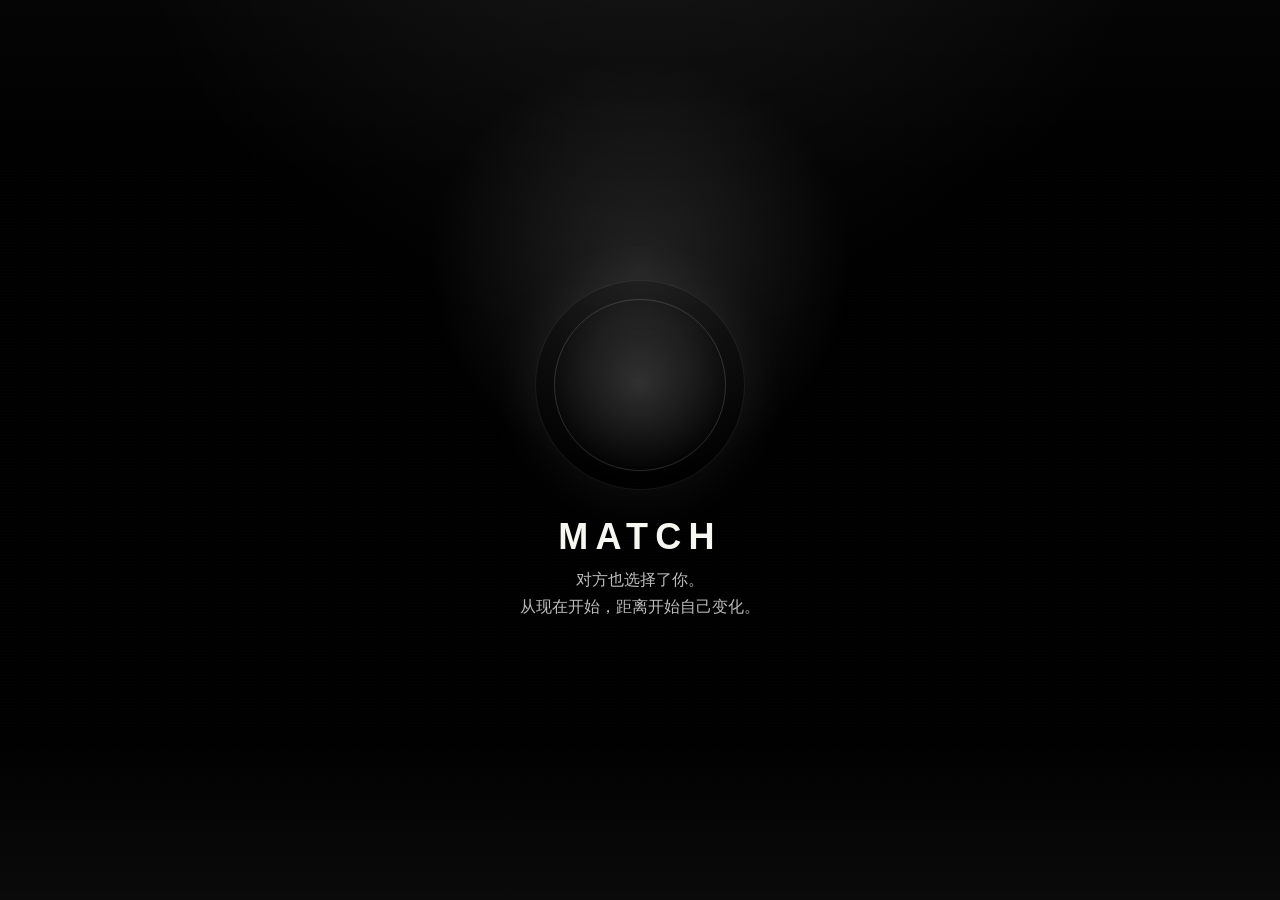
==== commit 3f8e1b40: "feat: 重构替身 v1.3 导航与接管终局" ====
--- a/index.html
+++ b/index.html
@@ -1,21 +1,204 @@
 <!DOCTYPE html>
 <html lang="zh-CN">
 <head>
-<meta charset="UTF-8">
-<meta name="viewport" content="width=device-width, initial-scale=1.0, maximum-scale=1.0, user-scalable=no, viewport-fit=cover">
-<meta name="apple-mobile-web-app-capable" content="yes">
-<meta name="apple-mobile-web-app-status-bar-style" content="black-translucent">
-<meta name="apple-mobile-web-app-title" content="替身">
-<meta name="format-detection" content="telephone=no">
-<title>替身 (Doppelgänger)</title>
-<style>
-:root{--safe-top:env(safe-area-inset-top,0px);--safe-bottom:env(safe-area-inset-bottom,0px);--mono-bottom:calc(108px + var(--safe-bottom));--text:#f6f6f6;--muted:#9a9a9a;--red:#ff4b5f}*{box-sizing:border-box;margin:0;padding:0;font-family:-apple-system,BlinkMacSystemFont,'PingFang SC','Segoe UI',sans-serif;-webkit-tap-highlight-color:transparent;touch-action:none;user-select:none}html,body{width:100%;height:100%;background:#000;overflow:hidden}body{display:flex;justify-content:center;align-items:center;color:var(--text);padding:var(--safe-top) env(safe-area-inset-right,0) var(--safe-bottom) env(safe-area-inset-left,0)}#app{position:relative;width:100vw;max-width:450px;height:100vh;height:100dvh;background:radial-gradient(circle at 50% -10%,#202020,transparent 38%),linear-gradient(#121212,#050505);overflow:hidden}.screen{display:none;position:absolute;inset:0;flex-direction:column}.screen.active{display:flex}.noise{position:absolute;inset:0;z-index:2;pointer-events:none;opacity:.12;mix-blend-mode:screen;background-image:radial-gradient(circle,#fff 0 1px,transparent 1px),radial-gradient(circle,#fff 0 1px,transparent 1px),repeating-linear-gradient(90deg,transparent 0 5px,rgba(255,255,255,.12) 5px 6px);background-size:17px 17px,29px 29px,9px 100%}.btn{border:0;border-radius:999px;padding:15px 18px;font-size:15px;font-weight:800;cursor:pointer}.btn:active{transform:scale(.96)}.btn-primary{background:linear-gradient(135deg,#fff,#d8d8d8);color:#050505}.btn-secondary{background:rgba(255,255,255,.08);color:#fff;border:1px solid rgba(255,255,255,.13)}.input-box{width:100%;background:rgba(255,255,255,.07);border:1px solid rgba(255,255,255,.14);color:#fff;border-radius:18px;padding:16px 18px;font-size:16px;outline:0}.input-box:disabled{color:#777}.chip{display:inline-flex;align-items:center;gap:6px;padding:7px 12px;border-radius:999px;background:rgba(255,255,255,.08);color:#ddd;font-size:12px}.helper-row{display:flex;gap:8px;flex-wrap:wrap}.sms-toast,.sys-notify{position:absolute;left:12px;right:12px;z-index:90;border-radius:18px;box-shadow:0 12px 28px rgba(0,0,0,.34);transform:translateY(-130px);transition:transform .3s}.sms-toast{top:calc(12px + var(--safe-top));background:rgba(255,255,255,.94);color:#000;padding:15px}.sys-notify{top:calc(82px + var(--safe-top));background:rgba(246,246,246,.96);color:#050505;padding:16px;cursor:pointer}.sms-toast.show,.sys-notify.show{transform:translateY(0)}.monologue-bar{position:absolute;left:10px;right:10px;bottom:var(--mono-bottom);min-height:86px;padding:13px 16px 16px;background:#000;border:2px solid rgba(255,255,255,.75);border-radius:6px;box-shadow:0 0 0 3px rgba(0,0,0,.9),0 18px 42px rgba(0,0,0,.78),inset 0 0 0 1px rgba(255,255,255,.16);opacity:0;transform:translateY(14px);transition:.22s;pointer-events:none;z-index:84}.monologue-bar:before{content:"";position:absolute;inset:5px;border:1px solid rgba(255,255,255,.15)}.monologue-bar.show{opacity:1;transform:translateY(0)}.mono-label{font-size:10px;letter-spacing:.28em;margin-bottom:8px;opacity:.72}.mono-text{font-size:16px;line-height:1.55;font-weight:800;text-shadow:0 2px 0 #000,0 0 12px rgba(255,255,255,.2)}.real-thumb{position:absolute;width:172px;height:214px;right:-32px;bottom:calc(2px + var(--safe-bottom));z-index:83;pointer-events:none;opacity:.92;filter:grayscale(1) contrast(1.75) brightness(.82) drop-shadow(-15px 18px 18px rgba(0,0,0,.6));transform-origin:72% 92%;transition:.38s}.real-thumb.hidden{opacity:0}.real-thumb:after{content:"";position:absolute;inset:0;background-image:radial-gradient(circle,rgba(0,0,0,.38) 0 1px,transparent 1px),radial-gradient(circle,rgba(255,255,255,.22) 0 1px,transparent 1px);background-size:4px 4px,7px 7px;mix-blend-mode:multiply;opacity:.75}.thumb-palm{position:absolute;right:8px;bottom:-38px;width:134px;height:118px;border-radius:58px 38px 34px 72px;background:radial-gradient(circle at 30% 20%,#f0e0d2,#c9a891 35%,#806454 70%,#2b2522);transform:rotate(-7deg)}.thumb-finger{position:absolute;right:50px;bottom:54px;width:74px;height:136px;border-radius:46px 44px 34px 36px;background:linear-gradient(120deg,rgba(255,255,255,.42),transparent 24%),radial-gradient(circle at 36% 14%,#fff0de,#d1af96 38%,#96715f 76%,#3a302c);transform:rotate(48deg);box-shadow:inset 9px -12px 24px rgba(0,0,0,.22)}.thumb-nail{position:absolute;left:10px;top:10px;width:42px;height:31px;border-radius:52% 48% 44% 45%;background:radial-gradient(circle at 35% 28%,#fff,#d9d9d9 38%,#999);border:1px solid rgba(0,0,0,.4)}.thumb-fold{position:absolute;right:38px;bottom:37px;width:88px;height:46px;border-radius:50%;border-top:2px solid rgba(0,0,0,.35);transform:rotate(-8deg)}.real-thumb[data-mode=register]{transform:rotate(-8deg) scale(.92)}.real-thumb[data-mode=swipe]{right:-18px;bottom:calc(28px + var(--safe-bottom));transform:rotate(-18deg) scale(1.02);animation:thumbSwipe 2.2s infinite}.real-thumb[data-mode=map]{right:18px;bottom:calc(38px + var(--safe-bottom));transform:rotate(-28deg) scale(1.08);animation:thumbMap 1.9s infinite}.real-thumb[data-mode=hold]{right:14px;bottom:calc(118px + var(--safe-bottom));transform:rotate(-22deg) scale(1.12);animation:thumbPress 1.35s infinite}.real-thumb[data-mode=scrub]{right:58px;bottom:calc(130px + var(--safe-bottom));transform:rotate(-36deg) scale(1.04);animation:thumbScrub 1.1s infinite}.real-thumb[data-mode=profile]{right:-38px;bottom:calc(16px + var(--safe-bottom));transform:rotate(-12deg) scale(.92)}@keyframes thumbSwipe{0%,100%{transform:translateX(0) rotate(-18deg) scale(1.02)}40%{transform:translateX(-30px) rotate(-28deg) scale(1.02)}72%{transform:translateX(26px) rotate(-9deg) scale(1.02)}}@keyframes thumbMap{0%,100%{transform:translate(0,0) rotate(-28deg) scale(1.08)}45%{transform:translate(-22px,-22px) rotate(-34deg) scale(1.08)}75%{transform:translate(18px,-28px) rotate(-20deg) scale(1.08)}}@keyframes thumbPress{0%,100%{transform:translateY(0) rotate(-22deg) scale(1.12)}50%{transform:translateY(10px) rotate(-22deg) scale(1.02)}}@keyframes thumbScrub{0%,100%{transform:translate(0,0) rotate(-36deg) scale(1.04)}25%{transform:translate(-18px,-4px) rotate(-45deg) scale(1.04)}55%{transform:translate(20px,-12px) rotate(-28deg) scale(1.04)}80%{transform:translate(-9px,8px) rotate(-40deg) scale(1.04)}}.hero-panel{position:relative;z-index:4;padding:calc(26px + var(--safe-top)) 22px 28px;display:flex;flex-direction:column;gap:18px}.title{font-size:28px;font-weight:900;letter-spacing:.06em}.subtitle{color:var(--muted);line-height:1.55}.small-row{display:flex;align-items:center;justify-content:space-between;font-size:13px;color:var(--muted)}.reg-card{margin-top:18px;padding:20px;border-radius:24px;background:rgba(255,255,255,.05);border:1px solid rgba(255,255,255,.1);display:flex;flex-direction:column;gap:14px;box-shadow:0 20px 40px rgba(0,0,0,.32)}.app-shell{position:relative;z-index:4;flex:1;padding:calc(18px + var(--safe-top)) 14px 94px;display:flex;flex-direction:column;gap:14px}.swipe-head{padding:6px 8px 0;display:flex;justify-content:space-between;align-items:center}.swipe-title h2{font-size:22px}.swipe-title p{color:var(--muted);font-size:13px;margin-top:4px}.card-container{position:relative;flex:1;perspective:1000px;min-height:0}.card{position:absolute;inset:0;border-radius:28px;overflow:hidden;background:linear-gradient(#242424,#171717);border:1px solid rgba(255,255,255,.1);box-shadow:0 24px 50px rgba(0,0,0,.4);transition:transform .28s,opacity .28s}.card.black-card{background:#010101;border-color:rgba(255,255,255,.06);box-shadow:0 26px 54px rgba(0,0,0,.72)}.card-photo{position:relative;height:58%;background:#2b2b2b;overflow:hidden}.card-photo:after{content:"";position:absolute;inset:0;background:linear-gradient(rgba(0,0,0,.02),rgba(0,0,0,.12) 36%,rgba(0,0,0,.72))}.portrait-bg{position:absolute;inset:0;background:radial-gradient(circle at 72% 18%,rgba(255,255,255,.46),transparent 20%),linear-gradient(135deg,var(--p1),var(--p2) 55%,#090909)}.portrait-person{position:absolute;left:50%;bottom:0;width:210px;height:300px;transform:translateX(-50%)}.portrait-person:before{content:"";position:absolute;left:50%;top:18px;width:92px;height:104px;border-radius:50% 50% 46% 46%;background:#d5c4ba;transform:translateX(-50%)}.portrait-person:after{content:"";position:absolute;left:50%;bottom:-12px;width:180px;height:186px;border-radius:70px 70px 18px 18px;background:var(--cloth);transform:translateX(-50%)}.photo-finance{--p1:#7a8495;--p2:#303642;--cloth:#252a34}.photo-livehouse{--p1:#4f1f58;--p2:#191327;--cloth:#181820}.photo-photographer{--p1:#6d7a90;--p2:#263042;--cloth:#212b39}.photo-void{background:radial-gradient(circle at 50% 22%,rgba(255,255,255,.08),transparent 20%),linear-gradient(#050505,#000)}.photo-void:before{content:"";position:absolute;inset:0;opacity:.44;background-image:radial-gradient(circle,rgba(255,255,255,.24) 0 1px,transparent 1px),radial-gradient(circle,rgba(255,255,255,.18) 0 1px,transparent 1px);background-size:9px 9px,13px 13px}.card-photo-meta{position:absolute;top:14px;left:14px;right:14px;z-index:2;display:flex;justify-content:space-between;font-size:12px}.verified{padding:6px 10px;border-radius:999px;background:rgba(8,8,8,.5);border:1px solid rgba(255,255,255,.14)}.card-badge{position:absolute;top:20px;padding:8px 12px;border-radius:999px;font-weight:900;letter-spacing:.12em;z-index:2;opacity:0;transition:.18s}.card-badge.like{right:16px;background:rgba(86,167,255,.18);color:#bfe4ff;border:1px solid rgba(86,167,255,.36)}.card-badge.skip{left:16px;background:rgba(255,77,95,.18);color:#ffabb4;border:1px solid rgba(255,77,95,.36)}.card-body{position:relative;z-index:2;margin-top:-28px;height:calc(42% + 28px);border-radius:26px 26px 0 0;padding:20px 18px 22px;background:linear-gradient(rgba(18,18,18,.92),rgba(8,8,8,.99));display:flex;flex-direction:column;gap:12px}.card-name-row{display:flex;align-items:flex-end;justify-content:space-between;gap:10px}.card-name{font-size:28px;font-weight:900;line-height:1}.card-headline{color:#c7c7c7;font-size:13px}.card-sign{color:#efefef;font-size:15px;line-height:1.55}.card-tags{display:flex;flex-wrap:wrap;gap:8px}.swipe-footer{height:42px;border-radius:999px;background:rgba(255,255,255,.05);border:1px solid rgba(255,255,255,.08);display:flex;justify-content:center;align-items:center;color:rgba(255,255,255,.42);font-size:12px;letter-spacing:.18em}.match-overlay,.event-overlay,.profile-page,.permission-overlay{position:absolute;inset:0;z-index:70;display:none;background:rgba(3,3,3,.96);backdrop-filter:blur(16px)}.match-overlay{flex-direction:column;justify-content:center;align-items:center;gap:18px;padding:26px;text-align:center}.match-pulse{width:200px;height:200px;border-radius:50%;background:radial-gradient(circle,rgba(255,255,255,.96) 0 18%,transparent 19%),radial-gradient(circle,rgba(255,77,95,.78) 0 34%,transparent 35%),radial-gradient(circle,rgba(86,167,255,.44) 0 52%,transparent 53%);box-shadow:0 0 60px rgba(255,77,95,.36);animation:matchBeat 1.1s infinite}@keyframes matchBeat{0%,100%{transform:scale(.96)}50%{transform:scale(1.04)}}.chat-shell{flex:1;position:relative;z-index:4;padding:calc(18px + var(--safe-top)) 14px calc(24px + var(--safe-bottom));display:flex;flex-direction:column;gap:14px;background:linear-gradient(#171717,#070707)}.chat-top{display:flex;gap:12px;align-items:center;padding:10px 8px 16px;border-bottom:1px solid rgba(255,255,255,.08)}.chat-avatar{width:48px;height:48px;border-radius:50%;background:#000;border:1px solid rgba(255,255,255,.18)}.chat-list{flex:1;display:flex;flex-direction:column;justify-content:flex-end;gap:12px;padding:10px 4px}.bubble-msg{max-width:82%;padding:13px 14px;border-radius:18px;line-height:1.55;font-size:15px}.bubble-in{align-self:flex-start;background:rgba(255,255,255,.09);border-bottom-left-radius:6px}.address-card{align-self:flex-start;width:86%;padding:16px;border-radius:20px;background:linear-gradient(#f3f3f3,#d8d8d8);color:#050505;box-shadow:0 18px 36px rgba(0,0,0,.36);cursor:pointer}.address-card h3{font-size:18px;margin-bottom:8px}.address-card p{color:#333;font-size:13px;line-height:1.5}.map-shell{position:relative;flex:1;display:flex;flex-direction:column;background:#f3f3f3;color:#000;overflow:hidden}.map-shell:before{content:"";position:absolute;inset:0;z-index:1;opacity:.82;background:radial-gradient(circle,#000 0 1px,transparent 1px),radial-gradient(circle,#000 0 1px,transparent 1px),repeating-linear-gradient(92deg,transparent 0 3px,rgba(0,0,0,.18) 3px 4px),linear-gradient(135deg,transparent 0 48%,rgba(0,0,0,.86) 49% 51%,transparent 52%);background-size:5px 5px,8px 8px,9px 100%,100% 100%;mix-blend-mode:multiply;pointer-events:none}.map-top{position:relative;z-index:4;padding:calc(18px + var(--safe-top)) 18px 12px;display:flex;justify-content:space-between;color:#000}.route-caption{font-size:11px;letter-spacing:.24em;font-weight:900}#dist-display{font-size:30px;font-weight:1000;letter-spacing:-.04em}.map-bg{position:relative;z-index:3;flex:1;margin:2px 14px calc(112px + var(--safe-bottom));border:3px solid #000;overflow:hidden;background:linear-gradient(35deg,transparent 0 42%,#000 43% 45%,transparent 46%),linear-gradient(120deg,transparent 0 56%,#000 57% 59%,transparent 60%),radial-gradient(circle,#000 0 2px,transparent 2px),#f4f4f4;background-size:100% 100%,100% 100%,15px 15px,auto;box-shadow:0 18px 38px rgba(0,0,0,.44);transform:rotate(-1.4deg)}.map-photo-card{position:absolute;left:22px;right:22px;bottom:26px;height:142px;background:#000;color:#fff;border:2px solid #fff;padding:18px;display:flex;flex-direction:column;justify-content:space-between;transform:rotate(1.2deg)}.map-photo-card h2{font-size:30px;letter-spacing:-.04em;line-height:.95}.map-photo-card p{max-width:180px;color:#dcdcdc;font-size:14px;line-height:1.24}.finder-distance{align-self:center;font-size:24px;font-weight:1000}.route-streak{position:absolute;width:86px;height:240px;left:52%;top:8%;transform:rotate(22deg);background:repeating-linear-gradient(0deg,#000 0 6px,transparent 6px 15px),linear-gradient(90deg,transparent,#000,transparent);opacity:.9}.map-figure{position:absolute;right:38px;top:18%;width:82px;height:180px;background:#000;border-radius:44px 44px 10px 10px;transform:rotate(-7deg);opacity:.92}.map-figure:before{content:"";position:absolute;left:17px;top:-38px;width:48px;height:52px;border-radius:50%;background:#000}.nav-controls{position:absolute;left:0;right:0;bottom:0;padding:0 18px calc(18px + var(--safe-bottom));display:flex;justify-content:center;z-index:8}.nav-pad{position:relative;width:228px;height:106px;border-radius:999px;background:#000;border:2px solid #fff;box-shadow:0 18px 34px rgba(0,0,0,.42)}.nav-knob{position:absolute;left:50%;top:50%;width:82px;height:82px;margin-left:-41px;margin-top:-41px;border-radius:50%;background:#f4f4f4;border:3px solid #000;box-shadow:inset -5px -7px 0 rgba(0,0,0,.18),0 7px 0 rgba(255,255,255,.18);transition:transform .12s}.nav-knob:before{content:"";position:absolute;inset:19px;border-radius:50%;background:#000}.event-overlay{z-index:74;flex-direction:column;justify-content:center;align-items:center;padding:calc(26px + var(--safe-top)) 18px calc(26px + var(--safe-bottom))}.overlay-card{width:100%;background:#060606;color:#fff;border-radius:28px;border:2px solid rgba(255,255,255,.72);padding:22px;display:flex;flex-direction:column;gap:16px;box-shadow:0 22px 44px rgba(0,0,0,.5)}.overlay-title h2{font-size:24px;margin-bottom:8px}.overlay-title p{color:#cfcfcf;line-height:1.6;font-size:14px}.jump-visual{display:flex;flex-direction:column;align-items:center;gap:18px;padding:6px 0 10px}.puddle{width:188px;height:62px;border-radius:50%;background:radial-gradient(circle at 50% 40%,#fff,rgba(110,110,110,.65) 36%,#111 75%);border:2px solid rgba(255,255,255,.7);filter:grayscale(1) contrast(1.4)}.jump-charge{width:100%;height:12px;border-radius:999px;background:rgba(255,255,255,.12);overflow:hidden}.jump-fill{width:0;height:100%;border-radius:inherit;background:#fff;transition:width .05s linear}.jump-btn{width:148px;height:148px;border-radius:50%;border:3px solid #fff;background:#000;color:#fff;display:flex;justify-content:center;align-items:center;box-shadow:0 18px 34px rgba(0,0,0,.48);font-size:20px;font-weight:1000}.sign-stage{position:relative;height:390px;border-radius:18px;border:2px solid #fff;background:radial-gradient(circle,#fff 0 1px,transparent 1px),linear-gradient(#050505,#111);background-size:7px 7px,auto;overflow:hidden}.road-sign{position:absolute;left:50%;top:34px;width:238px;height:142px;transform:translateX(-50%) rotate(-4deg);background:#efefef;color:#000;border:5px solid #000;display:flex;align-items:center;justify-content:center;font-size:30px;font-weight:1000;letter-spacing:.12em}.road-sign:after{content:"";position:absolute;left:50%;top:100%;width:18px;height:210px;transform:translateX(-50%);background:#111;border-left:3px solid #fff;border-right:3px solid #fff}.mud-layer{position:absolute;inset:-6px;background:radial-gradient(circle at 26% 24%,#0b0b0b 0 34px,transparent 35px),radial-gradient(circle at 68% 38%,#151515 0 42px,transparent 43px),radial-gradient(circle at 46% 70%,#000 0 48px,transparent 49px),repeating-linear-gradient(28deg,rgba(0,0,0,.95) 0 9px,rgba(45,45,45,.92) 9px 16px);opacity:var(--mud-opacity,1);transition:opacity .08s}.sign-progress{position:absolute;left:18px;right:18px;bottom:18px;height:8px;border:1px solid #fff;background:#000}.sign-progress-fill{width:0;height:100%;background:#fff}.profile-page{padding:calc(20px + var(--safe-top)) 16px calc(28px + var(--safe-bottom));flex-direction:column;gap:14px;overflow:hidden;background:linear-gradient(#171717,#070707);z-index:76}.profile-page.show{display:flex}.profile-header{display:flex;justify-content:space-between;align-items:center}.profile-hero{position:relative;height:230px;border-radius:28px;overflow:hidden;border:1px solid rgba(255,255,255,.12);background:#000}.profile-hero:before{content:"";position:absolute;left:50%;bottom:-24px;width:174px;height:250px;transform:translateX(-50%);background:#050505;border-radius:80px 80px 18px 18px;box-shadow:0 0 70px rgba(255,255,255,.09)}.profile-hero:after{content:"";position:absolute;inset:0;background-image:radial-gradient(circle,rgba(255,255,255,.24) 0 1px,transparent 1px),radial-gradient(circle,rgba(255,255,255,.16) 0 1px,transparent 1px);background-size:7px 7px,11px 11px}.profile-stack{display:flex;flex-direction:column;gap:12px}.profile-card{padding:16px;border-radius:20px;background:rgba(255,255,255,.055);border:1px solid rgba(255,255,255,.1);display:flex;flex-direction:column;gap:8px}.profile-card .label{font-size:12px;color:var(--muted);letter-spacing:.12em}.profile-dist{color:#ff7d8b;font-size:24px;font-weight:1000}#screen-end{background:#000;justify-content:center;align-items:center;z-index:92}.ending-black{position:absolute;inset:0;background:#000}.permission-dialog{position:absolute;left:28px;right:28px;top:50%;transform:translateY(-50%);background:rgba(246,246,246,.96);color:#000;border-radius:20px;overflow:hidden;display:none;box-shadow:0 24px 80px rgba(0,0,0,.72);text-align:center}.permission-dialog.show{display:block}.permission-copy{padding:22px 20px 16px;line-height:1.45;font-size:17px;font-weight:700}.permission-actions{display:grid;grid-template-columns:1fr 1fr;border-top:1px solid rgba(0,0,0,.14)}.permission-actions button{border:0;background:transparent;color:#057aff;padding:14px;font-size:16px;font-weight:700}.permission-actions button+button{border-left:1px solid rgba(0,0,0,.14)}.fake-camera{position:absolute;inset:0;display:none;background:radial-gradient(circle at 50% 66%,rgba(255,255,255,.08),transparent 18%),linear-gradient(#010101,#050505);overflow:hidden}.fake-camera.show{display:block;animation:cameraShake .16s infinite alternate}.fake-camera:before{content:"";position:absolute;inset:0;opacity:.34;background-image:radial-gradient(circle,rgba(255,255,255,.3) 0 1px,transparent 1px),radial-gradient(circle,rgba(255,255,255,.18) 0 1px,transparent 1px),repeating-linear-gradient(0deg,transparent 0 3px,rgba(255,255,255,.06) 3px 4px);background-size:5px 5px,9px 9px,100% 7px}.camera-human{position:absolute;left:50%;top:42%;width:92px;height:210px;transform:translate(-50%,-50%) scale(.72);opacity:0;transition:opacity .35s,transform .45s steps(1,end);background:#000;border-radius:50px 50px 10px 10px;box-shadow:0 0 28px rgba(255,255,255,.08)}.camera-human:before{content:"";position:absolute;left:50%;top:-52px;width:58px;height:62px;transform:translateX(-50%);border-radius:50%;background:#000}.fake-camera.reveal .camera-human{opacity:.86}.fake-camera.close .camera-human{transform:translate(-50%,-50%) scale(1.08);opacity:.95}.final-copy{position:absolute;left:24px;right:24px;text-align:center;color:#fff;opacity:0;transition:opacity 1.6s;line-height:1.8}.final-copy.show{opacity:1}.final-copy .end-line{font-size:15px;letter-spacing:.08em}.final-copy .end-title{margin-top:22px;font-size:34px;font-weight:900;letter-spacing:.32em}@keyframes cameraShake{from{transform:translate(0,0)}to{transform:translate(1px,-1px)}}
-</style>
+  <meta charset="UTF-8">
+  <meta name="viewport" content="width=device-width, initial-scale=1.0, maximum-scale=1.0, user-scalable=no">
+  <title>替身 v1.3</title>
+  <link rel="stylesheet" href="./styles.css">
+  <script defer src="./app.js"></script>
 </head>
 <body>
-<div id="app"><div class="noise"></div><div id="sms" class="sms-toast"><div style="font-size:12px;color:#666">系统短信</div><div style="font-size:14px;margin-top:6px">【替身】你的验证码是 <strong id="sms-code-display"></strong></div></div><div id="sys-notify" class="sys-notify" onclick="handleNotifyClick()"><div style="font-size:14px;font-weight:800" id="notify-title"></div><div style="font-size:12px;color:#333;margin-top:6px;line-height:1.5" id="notify-desc"></div></div><div id="real-thumb" class="real-thumb" data-mode="register" aria-hidden="true"><div class="thumb-palm"></div><div class="thumb-finger"><div class="thumb-nail"></div></div><div class="thumb-fold"></div></div><div id="monologue" class="monologue-bar"><div class="mono-label">INNER VOICE</div><div id="monologue-text" class="mono-text"></div></div><div id="screen-reg" class="screen active"><div class="hero-panel"><div class="small-row"><span>DATE / MEET / HIDE</span><span>beta</span></div><div><div class="title">替身</div><div class="subtitle" style="margin-top:10px;max-width:320px">像注册一个普通约会 app 一样开始，但从你点进去那刻起，它就开始记住你。</div></div><div class="reg-card"><input type="text" id="input-name" class="input-box" placeholder="设置你的昵称"><input type="text" class="input-box" value="138****7291（已绑定）" disabled><button class="btn btn-secondary" onclick="getCode()" id="btn-getcode">获取验证码</button><div id="code-area" style="display:none;width:100%;gap:12px;flex-direction:column"><input type="number" id="input-code" class="input-box" placeholder="输入 4 位验证码"><button class="btn btn-primary" onclick="submitReg()">完成注册</button></div><div class="small-row"><span>系统会用你的昵称更新后续资料页</span><span>仅本次有效</span></div></div></div></div><div id="screen-swipe" class="screen"><div class="app-shell"><div class="swipe-head"><div class="swipe-title"><h2>发现附近的人</h2><p>今晚在线 · 距离优先</p></div><span class="chip">DATE</span></div><div class="card-container" id="card-area"></div><div class="swipe-footer">NEARBY / VERIFIED / TONIGHT</div></div><div id="match-screen" class="match-overlay"><div class="match-pulse"></div><h1 style="font-size:34px;letter-spacing:.04em">匹配成功</h1><p style="color:#bdbdbd;line-height:1.7;max-width:280px">你和「已注销用户」互相喜欢了。</p></div></div><div id="screen-chat" class="screen"><div class="chat-shell"><div class="chat-top"><div class="chat-avatar"></div><div><div style="font-size:18px;font-weight:900">已注销用户</div><div style="font-size:12px;color:#9b9b9b;margin-top:4px">刚刚在线</div></div></div><div class="chat-list"><div class="bubble-msg bubble-in">来找我。</div><div class="address-card" id="address-link" onclick="startNav()"><div style="font-size:12px;letter-spacing:.18em;font-weight:900;margin-bottom:10px">LOCATION</div><h3>Devil's Bend</h3><p>已共享一个地址链接 · 距离你 3.9 km</p></div></div></div></div><div id="screen-map" class="screen"><div class="map-shell"><div class="map-top"><div><div class="route-caption">FINDERS / KEEPERS</div><div style="font-size:13px;margin-top:5px;font-weight:800">Devil's Bend</div></div><h2 id="dist-display">3.90 km</h2></div><div class="map-bg" id="map-bg"><div class="route-streak"></div><div class="map-figure"></div><div class="map-photo-card"><div><h2>Devil's<br>Bend</h2><p id="map-status-text">Locate this land. No known users.</p></div><div class="finder-distance" id="finder-distance">3900 Metres</div></div></div><div class="nav-controls" id="nav-controls"><div class="nav-pad" id="nav-pad"><div class="nav-knob" id="nav-knob"></div></div></div></div></div><div id="event-jump" class="event-overlay"><div class="overlay-card"><div class="overlay-title"><h2>前方有水坑</h2><p>地图路线从积水中间穿过去。</p></div><div class="jump-visual"><div class="puddle"></div><div class="jump-charge"><div class="jump-fill" id="jump-fill"></div></div><div class="jump-btn" id="jump-btn">跳一跳</div></div></div></div><div id="event-sign" class="event-overlay"><div class="overlay-card"><div class="overlay-title"><h2>老旧路牌</h2><p>污泥盖住了上面的字。</p></div><div class="sign-stage" id="sign-stage"><div class="road-sign" id="road-sign-text">不要回头</div><div class="mud-layer" id="mud-layer"></div><div class="sign-progress"><div class="sign-progress-fill" id="sign-progress-fill"></div></div></div></div></div><div id="screen-profile" class="profile-page"><div class="profile-header"><div><div style="color:#9b9b9b;font-size:12px;letter-spacing:.16em;margin-bottom:6px">PROFILE UPDATED</div><h2 style="font-size:26px">未知用户</h2></div><span class="chip">刚刚在线</span></div><div class="profile-hero"></div><div class="profile-stack"><div class="profile-card"><div class="label">新的个性签名</div><div id="profile-sign" style="font-size:15px;line-height:1.7">...</div></div><div class="profile-card"><div class="label">兴趣标签</div><div id="profile-tag" class="helper-row"></div></div><div class="profile-card"><div class="label">距离</div><div id="profile-dist" class="profile-dist">距离 120m</div></div></div></div><div id="screen-end" class="screen"><div class="ending-black"></div><div id="permission-dialog" class="permission-dialog"><div class="permission-copy" id="permission-copy">“你”想要访问你的相机</div><div class="permission-actions"><button onclick="startFakeCamera()">不允许</button><button onclick="startFakeCamera()">允许</button></div></div><div id="fake-camera" class="fake-camera"><div class="camera-human"></div></div><div id="final-copy" class="final-copy"><div class="end-line" id="final-line">用户【你】已被注销。</div><div class="end-title">替身</div></div></div></div>
-<script>
-const isTestMode=new URLSearchParams(location.search).has('test'),initialDistance=3900;const cardsData=[{name:'Aaron',age:27,height:186,meta:'陆家嘴 · 投行',sign:'have fun，希望找 situationship，不黏人。周三能喝一杯，周末可以临时出发。',tags:['酒吧','拳击','威士忌'],photoClass:'photo-finance',online:'12 分钟前在线',type:'normal'},{name:'Luca',age:29,height:181,meta:'静安 · Livehouse 主理人',sign:'晚场结束很晚，但聊得来可以凌晨去吃面。讨厌尬聊，喜欢有点冒险感的人。',tags:['livehouse','夜骑','不早睡'],photoClass:'photo-livehouse',online:'刚刚在线',type:'normal'},{name:'Milo',age:26,height:183,meta:'徐汇 · 摄影师',sign:'拍人像，也拍凌晨四点的街。想认识一个愿意一起乱走的人，别太端着。',tags:['胶片','散步','黑咖啡'],photoClass:'photo-photographer',online:'18 分钟前在线',type:'normal'},{name:'已注销用户',age:'',height:'',meta:'距离你 3.9 km',sign:'来找我。别再左滑了。',tags:['已验证','刚刚在线'],photoClass:'photo-void',online:'始终在线',type:'creepy'}];const navScript=[{distance:2960,text:'Signal lost. Re-route accepted.'},{distance:2140,text:'Water ahead. Route unchanged.',event:'jump'},{distance:1280,text:'No lights. No other users.'},{distance:540,text:'Landmark found.',event:'sign'}];let state={},monologueTimer=null,notifyAction=null,jumpMeterTimer=null,jumpHoldStart=0,mapControlBound=false,jumpBound=false,signBound=false,profileDistanceTimer=null;function createDefaultState(){return{playerName:'',genCode:'',currentScreen:'screen-reg',currentCardIdx:0,distance:initialDistance,jumpSuccess:false,navStepIndex:0,activeEvent:null,signCleanProgress:0,endingTimer:null}}function resetGame(testPlayerName=''){clearTimeout(monologueTimer);clearTimeout(state.endingTimer);clearInterval(jumpMeterTimer);clearInterval(profileDistanceTimer);state=createDefaultState();state.playerName=testPlayerName;state.currentScreen=testPlayerName?'screen-swipe':'screen-reg';document.querySelectorAll('.screen').forEach(s=>s.classList.remove('active'));document.getElementById(state.currentScreen).classList.add('active');['screen-profile','match-screen','event-jump','event-sign'].forEach(id=>{let el=document.getElementById(id);el.classList&&el.classList.remove('show');el.style.display='none'});document.getElementById('sys-notify').classList.remove('show');document.getElementById('sms').classList.remove('show');document.getElementById('monologue').classList.remove('show');document.getElementById('btn-getcode').style.display='block';document.getElementById('code-area').style.display='none';document.getElementById('input-name').value=testPlayerName;document.getElementById('input-code').value='';document.getElementById('jump-fill').style.width='0%';document.getElementById('mud-layer').style.setProperty('--mud-opacity','1');document.getElementById('sign-progress-fill').style.width='0%';document.getElementById('permission-dialog').classList.remove('show');document.getElementById('fake-camera').className='fake-camera';document.getElementById('final-copy').classList.remove('show');notifyAction=null;updateDistance();updateMapStatus('Locate this land. No known users.');renderCards();setThumbMode(testPlayerName?'swipe':'register')}function activateScreen(id){document.querySelectorAll('.screen').forEach(s=>s.classList.remove('active'));document.getElementById(id).classList.add('active');state.currentScreen=id}function showMonologue(text,duration=3000){const box=document.getElementById('monologue');document.getElementById('monologue-text').textContent=text;box.classList.add('show');clearTimeout(monologueTimer);monologueTimer=setTimeout(()=>box.classList.remove('show'),duration)}function setThumbMode(mode){const t=document.getElementById('real-thumb');t.dataset.mode=mode;t.classList.toggle('hidden',mode==='hidden')}function showNotify(title,desc,action){document.getElementById('notify-title').textContent=title;document.getElementById('notify-desc').textContent=desc;notifyAction=action;document.getElementById('sys-notify').classList.add('show')}function handleNotifyClick(){document.getElementById('sys-notify').classList.remove('show');if(typeof notifyAction==='function'){const a=notifyAction;notifyAction=null;a()}}function getCode(){const name=document.getElementById('input-name').value.trim();if(!name){showMonologue('还没写昵称，先把自己编进这个夜晚。');return}state.playerName=name;state.genCode=String(Math.floor(1000+Math.random()*9000));document.getElementById('btn-getcode').style.display='none';document.getElementById('code-area').style.display='flex';document.getElementById('sms-code-display').textContent=state.genCode;document.getElementById('sms').classList.add('show');setTimeout(()=>document.getElementById('sms').classList.remove('show'),2600)}function submitReg(){const code=document.getElementById('input-code').value.trim();if(code!==state.genCode){showMonologue('验证码不对，它不会放你进去。');return}activateScreen('screen-swipe');renderCards();setThumbMode('swipe');showMonologue('就像真的在刷一个约会软件。',2200)}function renderCards(){const area=document.getElementById('card-area');area.innerHTML='';for(let i=cardsData.length-1;i>=state.currentCardIdx;i--){const c=cardsData[i],metrics=c.type==='creepy'?`<span class="chip">${c.meta}</span>`:`<span class="chip">${c.height} cm</span><span class="chip">${c.age} 岁</span><span class="chip">${c.meta}</span>`,photo=c.type==='creepy'?'':'<div class="portrait-bg"></div><div class="portrait-person"></div>';area.insertAdjacentHTML('beforeend',`<div class="card ${c.type==='creepy'?'black-card':''}" id="card-${i}" style="z-index:${100-i};transform:scale(${1-(i-state.currentCardIdx)*.03}) translateY(${(i-state.currentCardIdx)*10}px);opacity:${i===state.currentCardIdx?1:.9}"><div class="card-photo ${c.photoClass}">${photo}<div class="card-photo-meta"><span class="verified">${c.online}</span><span class="verified">已验证</span></div><div class="card-badge skip">SKIP</div><div class="card-badge like">LIKE</div></div><div class="card-body"><div class="card-name-row"><div><div class="card-name">${c.name}${c.age?`, ${c.age}`:''}</div><div class="card-headline">${c.type==='creepy'?'黑色资料卡 · 始终在线':c.meta}</div></div>${c.type==='creepy'?'<span class="chip" style="background:rgba(255,77,95,.14);color:#ffabb4">异常</span>':'<span class="chip">照片已认证</span>'}</div><div class="helper-row">${metrics}</div><div class="card-sign">${c.sign}</div><div class="card-tags">${c.tags.map(tag=>`<span class="chip">${tag}</span>`).join('')}</div></div></div>`)}const cur=document.getElementById(`card-${state.currentCardIdx}`);if(cur)bindCardTouch(cur)}function bindCardTouch(el){if(!el||el.dataset.bound==='1')return;el.dataset.bound='1';let dragging=false,startX=0,deltaX=0;const like=el.querySelector('.card-badge.like'),skip=el.querySelector('.card-badge.skip');const start=x=>{dragging=true;startX=x;deltaX=0;el.style.transition='none'},move=x=>{if(!dragging)return;deltaX=x-startX;el.style.transform=`translateX(${deltaX}px) rotate(${deltaX*.04}deg)`;like.style.opacity=deltaX>36?'1':'0';skip.style.opacity=deltaX<-36?'1':'0'},end=()=>{if(!dragging)return;dragging=false;el.style.transition='transform .24s';like.style.opacity='0';skip.style.opacity='0';if(deltaX>88)handleSwipe('right');else if(deltaX<-88)handleSwipe('left');else el.style.transform='translateX(0) rotate(0)'};el.addEventListener('touchstart',e=>{e.preventDefault();start(e.touches[0].clientX)},{passive:false});el.addEventListener('touchmove',e=>{e.preventDefault();move(e.touches[0].clientX)},{passive:false});el.addEventListener('touchend',end);el.addEventListener('mousedown',e=>start(e.clientX));window.addEventListener('mousemove',e=>move(e.clientX));window.addEventListener('mouseup',end)}function handleSwipe(dir){const c=cardsData[state.currentCardIdx],el=document.getElementById(`card-${state.currentCardIdx}`);if(!el)return;if(c.type==='creepy'&&dir==='left'){el.style.transform='translateX(0) rotate(0)';showMonologue('这个人还怪特别的，不如匹配一下试试...',3600);return}el.style.transform=`translateX(${dir==='right'?520:-520}px) rotate(${dir==='right'?14:-14}deg)`;if(c.type==='creepy'&&dir==='right'){showMatchThenChat();return}showMonologue((dir==='right'?['这人看着至少像真的。','资料写得挺会撩，但还算像活人。','嗯，先往下刷一张看看。']:['没感觉。','太像模板号了。','这张先算了。'])[Math.floor(Math.random()*3)]);state.currentCardIdx++;setTimeout(renderCards,280)}function showMatchThenChat(){document.getElementById('match-screen').style.display='flex';setThumbMode('hidden');showMonologue('匹配成功得太快了。',1800);setTimeout(()=>{document.getElementById('match-screen').style.display='none';activateScreen('screen-chat');setThumbMode('register')},1900)}function startNav(){activateScreen('screen-map');state.navStepIndex=0;state.distance=initialDistance;updateDistance();updateMapStatus('Locate this land. No known users.');bindMapControls();setThumbMode('map');showMonologue('地图打开的一瞬间，颜色像被抽干了。',2600)}function bindMapControls(){if(mapControlBound)return;mapControlBound=true;const knob=document.getElementById('nav-knob');let dragging=false;const radius=42;function reset(){knob.style.transition='transform .18s';knob.style.transform='translate(0,0)';setTimeout(()=>knob.style.transition='none',180)}function move(x,y){if(!dragging||state.activeEvent||state.currentScreen!=='screen-map')return;const r=knob.parentElement.getBoundingClientRect();let dx=x-r.left-r.width/2,dy=y-r.top-r.height/2,l=Math.hypot(dx,dy);if(l>radius){dx=dx/l*radius;dy=dy/l*radius}knob.style.transform=`translate(${dx}px,${dy}px)`}function release(x,y){if(!dragging)return;dragging=false;const r=knob.parentElement.getBoundingClientRect(),l=Math.hypot(x-r.left-r.width/2,y-r.top-r.height/2);if(l>24)advanceMapStep();reset()}knob.addEventListener('touchstart',e=>{e.preventDefault();dragging=true},{passive:false});knob.addEventListener('touchmove',e=>{e.preventDefault();move(e.touches[0].clientX,e.touches[0].clientY)},{passive:false});knob.addEventListener('touchend',e=>{const p=e.changedTouches[0];release(p.clientX,p.clientY)});knob.addEventListener('mousedown',e=>{dragging=true;move(e.clientX,e.clientY)});window.addEventListener('mousemove',e=>move(e.clientX,e.clientY));window.addEventListener('mouseup',e=>release(e.clientX,e.clientY))}function advanceMapStep(){if(state.activeEvent||state.navStepIndex>=navScript.length)return;const step=navScript[state.navStepIndex];state.distance=step.distance;state.navStepIndex++;updateDistance();updateMapStatus(step.text);showMonologue(step.text,2200);if(step.event)setTimeout(()=>openEvent(step.event),620)}function updateDistance(){const d=document.getElementById('dist-display'),f=document.getElementById('finder-distance');if(!d)return;d.textContent=state.distance>=1000?`${(state.distance/1000).toFixed(2)} km`:`${state.distance} m`;if(f)f.textContent=`${state.distance} Metres`}function updateMapStatus(t){document.getElementById('map-status-text').textContent=t}function openEvent(type){state.activeEvent=type;if(type==='jump'){document.getElementById('event-jump').style.display='flex';bindJumpEvent();setThumbMode('hold')}else if(type==='sign'){document.getElementById('event-sign').style.display='flex';resetSignEvent();bindSignEvent();setThumbMode('scrub')}}function closeActiveEvent(){document.getElementById('event-jump').style.display='none';document.getElementById('event-sign').style.display='none';state.activeEvent=null;setThumbMode('map')}function bindJumpEvent(){if(jumpBound)return;jumpBound=true;const btn=document.getElementById('jump-btn'),fill=document.getElementById('jump-fill');function start(){jumpHoldStart=Date.now();clearInterval(jumpMeterTimer);jumpMeterTimer=setInterval(()=>{const e=Math.min(Date.now()-jumpHoldStart,1300);fill.style.width=`${Math.min(100,e/13)}%`},16)}function end(){if(!jumpHoldStart)return;const dur=Date.now()-jumpHoldStart;jumpHoldStart=0;clearInterval(jumpMeterTimer);fill.style.width='0%';state.jumpSuccess=dur>=360&&dur<=1100;closeActiveEvent();showMonologue(state.jumpSuccess?'完美跳过水坑！':'哎呀，踩到水坑里了...',3200)}btn.addEventListener('touchstart',e=>{e.preventDefault();start()},{passive:false});btn.addEventListener('touchend',end);btn.addEventListener('mousedown',start);window.addEventListener('mouseup',end)}function resetSignEvent(){state.signCleanProgress=0;document.getElementById('mud-layer').style.setProperty('--mud-opacity','1');document.getElementById('sign-progress-fill').style.width='0%'}function bindSignEvent(){if(signBound)return;signBound=true;const stage=document.getElementById('sign-stage');let scrubbing=false,lastX=0,lastY=0;function scrub(x,y){if(!scrubbing||state.activeEvent!=='sign'||state.signCleanProgress>=100)return;const delta=Math.min(14,Math.hypot(x-lastX,y-lastY)/2.4);if(delta>.8){state.signCleanProgress=Math.min(100,state.signCleanProgress+delta);document.getElementById('mud-layer').style.setProperty('--mud-opacity',String(Math.max(0,1-state.signCleanProgress/100)));document.getElementById('sign-progress-fill').style.width=`${state.signCleanProgress}%`;if(state.signCleanProgress>=100)completeRoadSign()}lastX=x;lastY=y}function begin(x,y){scrubbing=true;lastX=x;lastY=y;scrub(x,y)}function end(){scrubbing=false}stage.addEventListener('touchstart',e=>{e.preventDefault();begin(e.touches[0].clientX,e.touches[0].clientY)},{passive:false});stage.addEventListener('touchmove',e=>{e.preventDefault();scrub(e.touches[0].clientX,e.touches[0].clientY)},{passive:false});stage.addEventListener('touchend',end);stage.addEventListener('mousedown',e=>begin(e.clientX,e.clientY));window.addEventListener('mousemove',e=>scrub(e.clientX,e.clientY));window.addEventListener('mouseup',end)}function completeRoadSign(){if(navigator.vibrate)navigator.vibrate(650);showMonologue('这是...这是什么鬼！！！我得离开这里！',4200);setTimeout(()=>{closeActiveEvent();showNotify('【未知用户】的资料更新了','快去看看',openProfile)},2000)}function openProfile(){activateScreen('screen-map');document.getElementById('screen-profile').style.display='flex';document.getElementById('screen-profile').classList.add('show');setThumbMode('profile');document.getElementById('profile-sign').textContent=(state.jumpSuccess?`${state.playerName||'你'}刚才干净利落地跳过了水坑。`:`${state.playerName||'你'}刚才踩湿了鞋，还继续往前走。`)+'现在轮到我靠近你。';document.getElementById('profile-tag').innerHTML=[state.playerName||'未命名',state.jumpSuccess?'跳过水坑':'鞋尖湿了','不要回头','距离归零'].map(t=>`<span class="chip">${t}</span>`).join('');let value=120;updateProfileDistance(value);clearInterval(profileDistanceTimer);profileDistanceTimer=setInterval(()=>{value=Math.max(0,value-Math.ceil(value*.24)-2);updateProfileDistance(value);if(value<=0){clearInterval(profileDistanceTimer);profileDistanceTimer=null;state.endingTimer=setTimeout(triggerEnding,700)}},180)}function updateProfileDistance(v){document.getElementById('profile-dist').textContent=`距离 ${v}m`}function playFakeSystemCue(){if(navigator.vibrate)navigator.vibrate([80,40,160]);try{const C=window.AudioContext||window.webkitAudioContext;if(!C)return;const ctx=new C(),o=ctx.createOscillator(),g=ctx.createGain();o.type='sine';o.frequency.value=880;g.gain.value=.0001;o.connect(g);g.connect(ctx.destination);o.start();g.gain.exponentialRampToValueAtTime(.06,ctx.currentTime+.03);g.gain.exponentialRampToValueAtTime(.0001,ctx.currentTime+.22);o.stop(ctx.currentTime+.24)}catch(e){}}function triggerEnding(){document.getElementById('screen-profile').classList.remove('show');document.getElementById('screen-profile').style.display='none';activateScreen('screen-end');setThumbMode('hidden');document.getElementById('monologue').classList.remove('show');document.getElementById('permission-copy').textContent=`“${state.playerName||'你'}”想要访问你的相机`;document.getElementById('final-line').textContent=`用户【${state.playerName||'你'}】已被注销。`;setTimeout(()=>{playFakeSystemCue();document.getElementById('permission-dialog').classList.add('show')},1300)}function startFakeCamera(){document.getElementById('permission-dialog').classList.remove('show');const c=document.getElementById('fake-camera');c.className='fake-camera show';setTimeout(()=>c.classList.add('reveal'),1500);setTimeout(()=>c.classList.add('close'),2000);setTimeout(()=>{c.className='fake-camera';document.getElementById('final-copy').classList.add('show')},2550)}function bindTestApi(){window.__gameTestAPI={resetForTest:(n='测试用户')=>resetGame(n),showMonologueForTest:t=>showMonologue(t,6000),getMonologueText:()=>document.getElementById('monologue-text').textContent,getThumbState:()=>{const t=document.getElementById('real-thumb');return{mode:t.dataset.mode,hasRealThumb:!!t.querySelector('.thumb-finger'),hasBubble:!!document.getElementById('thumb-text'),text:t.textContent.trim()}},forceCreepyCardForTest:()=>{state.currentCardIdx=cardsData.length-1;renderCards()},swipeCreepyLeftForTest:()=>{state.currentCardIdx=cardsData.length-1;renderCards();handleSwipe('left')},swipeCreepyRightForTest:()=>{state.currentCardIdx=cardsData.length-1;renderCards();handleSwipe('right')},startMapForTest:()=>startNav(),advanceMapForTest:()=>advanceMapStep(),getDistance:()=>state.distance,openJumpForTest:()=>{activateScreen('screen-map');openEvent('jump')},openSignEventForTest:()=>{activateScreen('screen-map');openEvent('sign')},scrubSignForTest:(a=100)=>{state.signCleanProgress=Math.min(100,a);document.getElementById('mud-layer').style.setProperty('--mud-opacity',String(Math.max(0,1-state.signCleanProgress/100)));document.getElementById('sign-progress-fill').style.width=`${state.signCleanProgress}%`;if(state.signCleanProgress>=100)completeRoadSign()},getSignState:()=>({progress:state.signCleanProgress,text:document.getElementById('road-sign-text').textContent}),hasPuzzleStage:()=>!!document.getElementById('event-'+'puzzle'),usesRealCamera:()=>false,openProfileForTest:()=>openProfile(),triggerEndingForTest:()=>triggerEnding(),startFakeCameraForTest:()=>startFakeCamera()}}function bootstrap(){resetGame('');if(isTestMode)bindTestApi()}bootstrap();
-</script>
+  <div class="app" id="app">
+    <div class="film-grain"></div>
+
+    <section class="screen intro-screen active" id="screen-intro">
+      <div class="intro-content">
+        <div>
+          <div class="eyebrow">The Replacement</div>
+          <h1 class="intro-title">替 身</h1>
+          <p class="intro-copy">一场普通的匹配，像是在把你慢慢送去另一个已经准备好的位置。越靠近，越像有人在替你决定下一步。</p>
+        </div>
+        <div class="intro-panel">
+          <label class="name-label" for="player-name">玩家名称</label>
+          <input class="name-input" id="player-name" maxlength="14" placeholder="输入你的名字">
+          <button class="primary-btn" id="start-btn">开始匹配</button>
+        </div>
+      </div>
+    </section>
+
+    <section class="screen swiper-screen" id="screen-swiper">
+      <div class="app-bar">
+        <div class="app-mark">MATCH</div>
+        <div id="deck-counter">1 / 4</div>
+      </div>
+      <div class="card-shell">
+        <div class="card-shadow"></div>
+        <div class="card-stack">
+          <div class="card-back two"></div>
+          <div class="card-back one"></div>
+          <article class="profile-card normal" id="profile-card">
+            <div class="card-photo"></div>
+            <div class="creepy-silhouette hidden" id="creepy-silhouette"></div>
+            <div class="card-content">
+              <h2 class="card-name" id="card-name"></h2>
+              <div class="card-meta" id="card-meta"></div>
+              <div class="tag-row" id="card-tags"></div>
+            </div>
+          </article>
+        </div>
+        <img class="thumb-idle hand-cutout" id="thumb-idle" src="./assets/hand-point.png" alt="手势剪影">
+      </div>
+    </section>
+
+    <section class="screen match-screen" id="screen-match">
+      <div class="match-ring"></div>
+      <div class="match-title">MATCH</div>
+      <p class="match-copy">对方也选择了你。<br>从现在开始，距离开始自己变化。</p>
+    </section>
+
+    <section class="screen chat-screen" id="screen-chat">
+      <div class="phone-bar"><span>20:08</span><span>在线</span></div>
+      <div class="chat-shell">
+        <div class="chat-header"><span>‹</span><div class="chat-title">未知用户</div><span>⋯</span></div>
+        <div class="chat-body">
+          <div class="bubble left">终于等到你了。<div class="bubble-meta">刚刚</div></div>
+          <div class="bubble left">来找我。<div class="bubble-meta">刚刚</div></div>
+          <div class="address-card">
+            <div class="address-label">位置</div>
+            <div class="address-title">体育街 7 号楼后巷</div>
+            <div class="address-sub">共享定位已开启，对方正在等待你靠近。</div>
+            <button class="link-btn" id="address-link">打开地图</button>
+          </div>
+        </div>
+      </div>
+    </section>
+
+    <section class="screen map-screen" id="screen-map">
+      <div class="ar-view" id="ar-view">
+        <div class="ar-top-bar">
+          <div class="ar-badge">AR 实景导航</div>
+          <div class="ar-status" id="ar-status">同步中</div>
+        </div>
+        <div class="ar-ground"><div class="ar-path"></div></div>
+        <div class="ar-dist-text"><span class="ar-arrow">↑</span><span class="ar-distance"><span id="ar-dist-num">3200</span><small>m</small></span></div>
+        <div class="touch-zone" id="touch-zone"></div>
+        <div class="thumb-overlay" id="thumb-overlay"><img class="hand-cutout" id="thumb-image" src="./assets/hand-point.png" alt="拇指跟随"></div>
+      </div>
+      <div class="map-view">
+        <div class="map-road-grid"></div>
+        <div class="map-route-bg"><div class="map-route-fill" id="map-route-fill"></div></div>
+        <div class="player-map-arrow" id="player-arrow"></div>
+        <div class="map-bottom-bar">
+          <div class="map-exit"><strong>✕</strong>退出</div>
+          <div class="map-info">
+            <div class="map-dist-large"><span id="bottom-dist">3.20 km</span><small id="bottom-time">38 分钟</small></div>
+            <div class="map-arrival" id="arrival-time">20:46 到达</div>
+          </div>
+          <div class="map-overview"><strong>↻</strong>全览</div>
+        </div>
+      </div>
+      <div class="notify-banner" id="notify-banner">
+        <div class="notify-title">【未知用户】资料更新</div>
+        <div class="notify-copy">签名和兴趣标签发生变化，点开看看。</div>
+      </div>
+      <div class="event-layer" id="event-layer">
+        <div class="event-panel hidden" id="jump-event">
+          <h3 class="event-title">跳一跳</h3>
+          <div class="event-subtitle">前方有一片积水。按住蓄力，再松开。</div>
+          <div class="puddle-stage"></div>
+          <div class="jump-ui">
+            <div class="charge-track"><div class="charge-fill" id="charge-fill"></div></div>
+            <button class="jump-button" id="jump-button">长按蓄力</button>
+            <div class="jump-status" id="jump-status"></div>
+          </div>
+        </div>
+        <div class="event-panel hidden" id="sign-event">
+          <h3 class="event-title">擦拭路牌</h3>
+          <div class="event-subtitle">牌面被泥污糊住了，先把它擦开。</div>
+          <div class="sign-stage">
+            <div class="sign-board" id="sign-board">
+              <div class="sign-hidden-text" id="sign-hidden-text">不要回头</div>
+              <div class="sign-dirt" id="sign-dirt"></div>
+              <canvas class="sign-mask" id="sign-mask"></canvas>
+            </div>
+            <div class="wipe-progress"><span>擦拭进度</span><strong id="wipe-percent">0%</strong></div>
+          </div>
+        </div>
+      </div>
+    </section>
+
+    <section class="screen profile-screen" id="screen-profile">
+      <div class="phone-bar"><span>20:12</span><span>在线更新</span></div>
+      <div class="profile-shell">
+        <div class="profile-header"><span>‹</span><div class="profile-title">资料更新</div><span>⋯</span></div>
+        <div class="profile-card-panel">
+          <div class="profile-hero">
+            <div class="avatar-ghost"></div>
+            <div>
+              <h2 class="profile-name">未知用户</h2>
+              <div class="profile-distance" id="profile-distance">距离：180 米</div>
+            </div>
+          </div>
+          <div class="profile-copy" id="profile-signature">签名：我快到了，你也一样。</div>
+          <div class="profile-tags" id="profile-tags">
+            <span class="profile-tag"># 不要回头</span>
+            <span class="profile-tag"># 已同步</span>
+            <span class="profile-tag"># 正在接近</span>
+          </div>
+        </div>
+        <button class="profile-enter" id="profile-enter">查看对方资料</button>
+      </div>
+    </section>
+
+    <section class="screen ending-screen" id="screen-ending">
+      <div class="ending-layer permission-layer active" id="ending-permission">
+        <div class="permission-dialog">
+          <p id="permission-copy">玩家 想要访问你的相机，<br>以完成同步。</p>
+          <button class="allow-btn" id="allow-btn">允许（3）</button>
+        </div>
+      </div>
+      <div class="ending-layer camera-layer" id="ending-camera">
+        <div class="scan-noise"></div>
+        <div class="focus-box" id="focus-box"></div>
+        <div class="camera-text" id="camera-text">[已识别：玩家]<br>[状态：适合接管]</div>
+      </div>
+      <div class="ending-layer desktop-layer" id="ending-desktop">
+        <div class="desktop-icons">
+          <div class="desktop-icon-wrap"><div class="desktop-icon">微</div>微信</div>
+          <div class="desktop-icon-wrap"><div class="desktop-icon">图</div>相册</div>
+          <div class="desktop-icon-wrap"><div class="desktop-icon">德</div>高德</div>
+          <div class="desktop-icon-wrap"><div class="desktop-icon">乐</div>音乐</div>
+          <div class="desktop-icon-wrap"><div class="desktop-icon">相</div>相机</div>
+          <div class="desktop-icon-wrap"><div class="desktop-icon">讯</div>信息</div>
+          <div class="desktop-icon-wrap"><div class="desktop-icon">日</div>日历</div>
+          <div class="desktop-icon-wrap"><div class="desktop-icon">设</div>设置</div>
+        </div>
+        <div class="wechat-notify" id="wechat-notify">
+          <div class="notify-app">微信</div>
+          <div class="notify-message">妈妈：你到哪了？天黑了快点回来。</div>
+        </div>
+      </div>
+      <div class="takeover-chat-layer" id="ending-chat">
+        <div class="fake-chat-header">妈妈</div>
+        <div class="fake-chat-body">
+          <div class="fake-msg-left">你到哪了？天黑了快点回来。</div>
+          <div class="fake-msg-right" id="reply-msg">快到了，在路上。</div>
+        </div>
+        <div class="fake-chat-footer">
+          <div class="fake-input" id="fake-input"></div>
+          <div class="fake-send" id="fake-send">发送</div>
+        </div>
+      </div>
+      <img class="ghost-hand hand-cutout" id="ghost-hand" src="./assets/hand-palm.png" alt="替身之手">
+      <div class="ending-layer final-layer" id="ending-final"><div class="final-title" id="final-title">替 身</div></div>
+    </section>
+
+    <div class="monologue" id="monologue">
+      <div class="monologue-box">
+        <div class="monologue-label">内心独白</div>
+        <div class="monologue-text" id="monologue-text"></div>
+      </div>
+    </div>
+  </div>
 </body>
 </html>
--- a/styles.css
+++ b/styles.css
@@ -0,0 +1 @@
+*{box-sizing:border-box;-webkit-tap-highlight-color:transparent}html,body{margin:0;width:100%;height:100%;overflow:hidden;background:#000;color:#f7f7f2;font-family:-apple-system,BlinkMacSystemFont,"SF Pro Display","PingFang SC",sans-serif;touch-action:manipulation;user-select:none}button,input{font:inherit}body::before,body::after{content:"";position:fixed;inset:0;pointer-events:none;z-index:999}body::before{background:radial-gradient(circle at 50% -20%,rgba(255,255,255,.08),transparent 42%),linear-gradient(180deg,rgba(255,255,255,.02),transparent 20%,transparent 80%,rgba(255,255,255,.04));mix-blend-mode:screen}body::after{opacity:.12;background-image:linear-gradient(rgba(255,255,255,.05) 1px,transparent 1px),linear-gradient(90deg,rgba(255,255,255,.025) 1px,transparent 1px);background-size:100% 3px,3px 100%}.app{position:relative;width:min(100vw,430px);height:100vh;margin:0 auto;background:radial-gradient(circle at 20% 15%,rgba(255,255,255,.06),transparent 28%),radial-gradient(circle at 80% 10%,rgba(255,255,255,.04),transparent 30%),linear-gradient(180deg,#121212 0%,#050505 100%);overflow:hidden}.screen{position:absolute;inset:0;display:none}.screen.active{display:block}.film-grain{position:absolute;inset:-30%;pointer-events:none;background-image:radial-gradient(circle,rgba(255,255,255,.085) .7px,transparent .7px),radial-gradient(circle,rgba(255,255,255,.03) .6px,transparent .6px);background-size:10px 10px,6px 6px;mix-blend-mode:soft-light;opacity:.22;animation:grainMove 8s steps(10) infinite}@keyframes grainMove{0%{transform:translate(0,0)}25%{transform:translate(2%,-3%)}50%{transform:translate(-2%,2%)}75%{transform:translate(1%,3%)}100%{transform:translate(0,0)}}.hidden{display:none!important}.intro-screen{padding:32px 24px 28px;background:linear-gradient(180deg,rgba(0,0,0,.62),rgba(0,0,0,.93)),url('./assets/street-ar.jpg') center/cover no-repeat}.intro-content{height:100%;display:flex;flex-direction:column;justify-content:space-between}.eyebrow{font-size:12px;letter-spacing:.34em;text-transform:uppercase;color:rgba(255,255,255,.68)}.intro-title{margin:20px 0 12px;font-size:clamp(40px,11vw,54px);letter-spacing:.36em;font-weight:600}.intro-copy{margin:0;max-width:300px;color:rgba(255,255,255,.8);line-height:1.75;font-size:15px}.intro-panel{padding:18px;border-radius:22px;background:rgba(12,12,12,.72);border:1px solid rgba(255,255,255,.08);box-shadow:0 24px 60px rgba(0,0,0,.45);backdrop-filter:blur(14px)}.name-label{display:block;font-size:13px;color:rgba(255,255,255,.7);margin-bottom:8px}.name-input{width:100%;padding:15px 16px;border-radius:16px;border:1px solid rgba(255,255,255,.12);background:rgba(255,255,255,.08);color:#fff;outline:none}.primary-btn,.link-btn,.allow-btn,.jump-button,.profile-enter{border:none;cursor:pointer;border-radius:999px}.primary-btn{width:100%;margin-top:14px;padding:15px 18px;color:#040404;background:linear-gradient(135deg,#f7f7f2,#cfcfca);font-weight:700;letter-spacing:.12em}.swiper-screen{background:radial-gradient(circle at 50% 0%,rgba(255,255,255,.06),transparent 32%),#060606;padding:24px 20px 34px}.app-bar{display:flex;align-items:center;justify-content:space-between;color:rgba(255,255,255,.82);font-size:13px;margin-bottom:18px}.app-mark{display:inline-flex;align-items:center;gap:8px;font-weight:600;letter-spacing:.08em}.app-mark::before{content:"";width:10px;height:10px;border-radius:999px;background:rgba(255,255,255,.84);box-shadow:0 0 18px rgba(255,255,255,.32)}.card-shell{position:relative;height:calc(100% - 48px);display:flex;align-items:center;justify-content:center}.card-shadow{position:absolute;inset:auto 30px 26px;height:38px;border-radius:50%;background:rgba(0,0,0,.5);filter:blur(18px)}.card-stack{position:relative;width:100%;height:100%;display:flex;align-items:center;justify-content:center}.card-back,.profile-card{width:min(100%,348px);height:min(74vh,610px);border-radius:32px}.card-back{position:absolute;background:rgba(255,255,255,.06);border:1px solid rgba(255,255,255,.08)}.card-back.one{transform:translateY(18px) scale(.96);opacity:.7}.card-back.two{transform:translateY(34px) scale(.92);opacity:.45}.profile-card{position:relative;overflow:hidden;background:#111;box-shadow:0 28px 80px rgba(0,0,0,.58);border:1px solid rgba(255,255,255,.08);transform:translate3d(0,0,0) rotate(0);transition:transform .24s ease,opacity .24s ease;touch-action:none}.profile-card.normal{background:linear-gradient(180deg,transparent 40%,rgba(0,0,0,.88) 100%),radial-gradient(circle at 20% 20%,rgba(255,255,255,.16),transparent 24%),linear-gradient(160deg,#808280 0%,#3a3a3a 40%,#121212 100%)}.profile-card.creepy{background:radial-gradient(circle at 50% 18%,rgba(255,255,255,.06),transparent 18%),linear-gradient(180deg,#020202 0%,#090909 55%,#000 100%);border-color:rgba(255,255,255,.18)}.profile-card.creepy::before{content:"";position:absolute;inset:0;background:radial-gradient(circle at 50% 12%,rgba(255,255,255,.08),transparent 15%),linear-gradient(180deg,rgba(255,255,255,.03),rgba(0,0,0,0) 26%),linear-gradient(180deg,transparent,rgba(0,0,0,.74));pointer-events:none}.card-photo{position:absolute;inset:0;background:radial-gradient(circle at 50% 22%,rgba(255,255,255,.18),transparent 14%),linear-gradient(180deg,rgba(255,255,255,.08),rgba(255,255,255,0) 28%),linear-gradient(180deg,transparent,rgba(0,0,0,.76))}.profile-card.normal .card-photo::before,.profile-card.normal .card-photo::after{content:"";position:absolute;border-radius:999px;opacity:.32}.profile-card.normal .card-photo::before{width:150px;height:150px;left:50%;top:14%;transform:translateX(-50%);background:radial-gradient(circle at 50% 35%,rgba(255,255,255,.75),rgba(255,255,255,.06) 72%,transparent 73%)}.profile-card.normal .card-photo::after{width:210px;height:250px;left:50%;top:30%;transform:translateX(-50%);background:radial-gradient(circle at 50% 20%,rgba(255,255,255,.38),rgba(255,255,255,.08) 62%,transparent 63%)}.creepy-silhouette{position:absolute;left:50%;top:22%;width:170px;height:320px;transform:translateX(-50%);border-radius:110px 110px 60px 60px;background:linear-gradient(180deg,rgba(255,255,255,.05),rgba(255,255,255,0) 14%,#000 30%,#000 100%);box-shadow:0 0 70px rgba(255,255,255,.05)}.creepy-silhouette::before{content:"";position:absolute;width:110px;height:110px;border-radius:50%;background:#000;left:50%;top:-48px;transform:translateX(-50%)}.card-content{position:absolute;inset:auto 20px 20px;z-index:1}.card-name{margin:0;font-size:34px;font-weight:700;letter-spacing:.04em}.card-meta{margin-top:7px;font-size:14px;color:rgba(255,255,255,.72);line-height:1.65}.tag-row{display:flex;flex-wrap:wrap;gap:8px;margin-top:14px}.tag{padding:8px 12px;border-radius:999px;background:rgba(255,255,255,.1);border:1px solid rgba(255,255,255,.08);font-size:12px;color:rgba(255,255,255,.8)}.thumb-idle{position:absolute;right:-6px;bottom:-16px;width:138px;opacity:.88;filter:drop-shadow(-18px 20px 24px rgba(0,0,0,.66));transform:rotate(-7deg);pointer-events:none;z-index:3}.match-screen{background:radial-gradient(circle at 50% 30%,rgba(255,255,255,.12),transparent 32%),#000;display:flex;flex-direction:column;align-items:center;justify-content:center;text-align:center;padding:28px}.match-ring{position:relative;width:210px;height:210px;border-radius:50%;border:1px solid rgba(255,255,255,.08);background:radial-gradient(circle at 50% 50%,rgba(255,255,255,.14),transparent 62%);box-shadow:0 0 60px rgba(255,255,255,.08)}.match-ring::before,.match-ring::after{content:"";position:absolute;inset:18px;border-radius:50%;border:1px solid rgba(255,255,255,.08)}.match-title{margin:26px 0 8px;font-size:36px;letter-spacing:.2em;font-weight:700}.match-copy{margin:0;color:rgba(255,255,255,.74);line-height:1.7}.chat-screen,.profile-screen{background:linear-gradient(180deg,rgba(255,255,255,.04),rgba(255,255,255,.01)),#0d0d0d}.phone-bar{padding:14px 18px 8px;display:flex;align-items:center;justify-content:space-between;color:rgba(255,255,255,.7);font-size:12px;letter-spacing:.04em}.chat-shell,.profile-shell{height:calc(100% - 34px);display:flex;flex-direction:column;padding:0 14px 18px}.chat-header,.profile-header{padding:16px 10px 18px;display:flex;align-items:center;justify-content:space-between;color:rgba(255,255,255,.92);border-bottom:1px solid rgba(255,255,255,.06)}.chat-title,.profile-title{font-size:18px;font-weight:700;letter-spacing:.04em}.chat-body{flex:1;padding:18px 6px 12px;display:flex;flex-direction:column;gap:14px}.bubble{max-width:82%;padding:14px 15px;border-radius:18px;line-height:1.66;font-size:15px;box-shadow:0 16px 28px rgba(0,0,0,.16)}.bubble.left{align-self:flex-start;background:rgba(255,255,255,.08);border:1px solid rgba(255,255,255,.06)}.bubble-meta{font-size:12px;color:rgba(255,255,255,.4);margin-top:6px}.address-card{align-self:flex-start;width:min(100%,300px);padding:14px;border-radius:20px;background:rgba(255,255,255,.06);border:1px solid rgba(255,255,255,.08)}.address-label{font-size:12px;letter-spacing:.16em;color:rgba(255,255,255,.45);text-transform:uppercase}.address-title{margin:9px 0 6px;font-size:17px;font-weight:700}.address-sub{color:rgba(255,255,255,.72);font-size:13px;line-height:1.6}.link-btn{width:100%;margin-top:12px;padding:12px 14px;background:linear-gradient(135deg,rgba(255,255,255,.94),rgba(255,255,255,.8));color:#070707;font-weight:700}.map-screen{background:#000}.ar-view{position:relative;height:60%;overflow:hidden;background:linear-gradient(180deg,rgba(0,0,0,.16),rgba(0,0,0,.72)),url('./assets/street-ar.jpg') center/cover no-repeat}.ar-view::before{content:"";position:absolute;inset:0;background:radial-gradient(circle at 50% 15%,rgba(255,255,255,.16),transparent 24%),linear-gradient(180deg,rgba(255,255,255,.04),rgba(0,0,0,0) 28%,rgba(0,0,0,.34) 88%);pointer-events:none}.ar-top-bar{position:absolute;top:16px;left:14px;right:14px;display:flex;justify-content:space-between;align-items:center;z-index:3}.ar-badge,.ar-status{padding:8px 12px;border-radius:999px;background:rgba(0,0,0,.48);border:1px solid rgba(255,255,255,.18);backdrop-filter:blur(8px);font-size:13px}.ar-ground{position:absolute;inset:auto 0 0;height:76%;display:flex;justify-content:center;perspective:360px;pointer-events:none;z-index:1}.ar-path{position:relative;width:144px;height:210%;border-left:3px solid rgba(120,208,255,.95);border-right:3px solid rgba(120,208,255,.95);background:linear-gradient(180deg,rgba(0,150,255,.08),rgba(0,140,255,.6));transform-origin:bottom center;transform:rotateX(76deg);box-shadow:0 0 22px rgba(0,140,255,.22) inset,0 0 30px rgba(0,140,255,.14);overflow:hidden}.ar-path::after{content:"";position:absolute;inset:0;opacity:0;background:repeating-linear-gradient(to bottom,transparent,transparent 20px,rgba(255,255,255,.42) 20px,rgba(255,255,255,.42) 38px);background-size:100% 76px;transition:opacity .24s ease}.ar-view.is-walking .ar-path::after{opacity:1;animation:arStream .82s linear infinite}@keyframes arStream{from{background-position:0 0}to{background-position:0 76px}}.ar-dist-text{position:absolute;left:0;right:0;bottom:21%;text-align:center;pointer-events:none;z-index:2;text-shadow:0 4px 12px rgba(0,0,0,.75)}.ar-arrow{font-size:30px;display:block;margin-bottom:6px}.ar-distance{font-size:clamp(44px,15vw,64px);line-height:1;font-weight:800;letter-spacing:-.04em}.ar-distance small{font-size:24px;margin-left:6px;letter-spacing:.08em}.touch-zone{position:absolute;inset:0;z-index:5;touch-action:none}.thumb-overlay{position:absolute;width:210px;height:360px;left:50%;top:55%;transform:translate(-35%,-18%);transform-origin:bottom right;opacity:0;pointer-events:none;z-index:7;transition:opacity .14s ease,transform .15s cubic-bezier(.2,.8,.2,1),filter .18s ease;filter:drop-shadow(-16px 26px 18px rgba(0,0,0,.54))}.thumb-overlay img,.ghost-hand,.thumb-idle{display:block}.thumb-overlay img{width:100%;height:100%;object-fit:contain}.thumb-overlay.is-pressing{transform:translate(-35%,-22%) scale(.96) rotate(-3deg);filter:drop-shadow(-6px 12px 12px rgba(0,0,0,.78))}.map-view{position:relative;height:40%;background:radial-gradient(circle at 50% 50%,rgba(255,255,255,.22) 1.4px,transparent 1.4px),linear-gradient(180deg,#e9ebf0 0%,#d6d9df 100%);background-size:28px 28px,cover;overflow:hidden;border-top:1px solid rgba(255,255,255,.08);box-shadow:0 -10px 26px rgba(0,0,0,.36)}.map-road-grid{position:absolute;inset:0;background:linear-gradient(90deg,rgba(0,0,0,.04) 1px,transparent 1px),linear-gradient(rgba(0,0,0,.04) 1px,transparent 1px);background-size:40px 40px;opacity:.55}.map-route-bg{position:absolute;left:50%;bottom:23%;width:16px;height:146%;transform:translateX(-50%);background:rgba(0,140,255,.2);border-radius:999px;box-shadow:0 0 0 4px rgba(255,255,255,.22),0 0 22px rgba(0,140,255,.18)}.map-route-fill{position:absolute;left:50%;top:0;width:16px;height:100%;transform:translateX(-50%);border-radius:999px;background:linear-gradient(180deg,rgba(123,219,255,.95),#008cff);transform-origin:top;transition:height .1s linear}.player-map-arrow{position:absolute;left:50%;bottom:23%;transform:translate(-50%,50%);width:0;height:0;border-left:18px solid transparent;border-right:18px solid transparent;border-bottom:34px solid #1068ff;filter:drop-shadow(0 4px 12px rgba(0,0,0,.22));transition:bottom .1s linear}.player-map-arrow::after{content:"";position:absolute;left:-18px;top:34px;width:0;height:0;border-left:18px solid transparent;border-right:18px solid transparent;border-top:12px solid #0149ba}.map-bottom-bar{position:absolute;left:0;right:0;bottom:0;display:flex;align-items:center;justify-content:space-between;gap:12px;padding:16px 18px 22px;background:rgba(255,255,255,.96);color:#0a0a0a;border-top-left-radius:24px;border-top-right-radius:24px;box-shadow:0 -4px 22px rgba(0,0,0,.12);z-index:2}.map-exit,.map-overview{width:54px;font-size:12px;text-align:center;color:rgba(0,0,0,.78)}.map-exit strong,.map-overview strong{display:block;font-size:30px;line-height:1;margin-bottom:4px}.map-info{flex:1;text-align:center}.map-dist-large{font-size:32px;font-weight:800;letter-spacing:-.04em}.map-dist-large small{font-size:16px;margin-left:8px;font-weight:600;color:rgba(0,0,0,.64)}.map-arrival{margin-top:4px;color:rgba(0,0,0,.44);font-size:14px}.notify-banner{position:absolute;top:-100px;left:12px;right:12px;padding:14px 16px;border-radius:20px;background:rgba(255,255,255,.96);color:#080808;box-shadow:0 12px 24px rgba(0,0,0,.18);z-index:8;transition:top .4s cubic-bezier(.175,.885,.32,1.2)}.notify-banner.show{top:14px}.notify-title{font-size:13px;font-weight:700;color:rgba(0,0,0,.68);margin-bottom:3px}.notify-copy{font-size:15px;font-weight:700}.event-layer{position:absolute;inset:0;display:none;align-items:center;justify-content:center;z-index:20;padding:24px 18px;background:rgba(0,0,0,.72);backdrop-filter:blur(8px)}.event-layer.show{display:flex}.event-panel{width:100%;max-width:360px;padding:22px;border-radius:28px;background:rgba(8,8,8,.94);border:1px solid rgba(255,255,255,.08);box-shadow:0 24px 60px rgba(0,0,0,.45)}.event-title{font-size:26px;font-weight:700;margin:0;letter-spacing:.08em}.event-subtitle{margin-top:10px;color:rgba(255,255,255,.74);line-height:1.75;font-size:14px}.puddle-stage{margin-top:20px;height:170px;border-radius:26px;background:radial-gradient(circle at 50% 54%,rgba(45,112,170,.84),rgba(20,46,79,.95) 40%,rgba(7,11,19,1) 65%),linear-gradient(180deg,rgba(255,255,255,.06),transparent);position:relative;overflow:hidden}.puddle-stage::before{content:"";position:absolute;inset:18px;border-radius:50%;border:1px dashed rgba(255,255,255,.16)}.jump-ui{margin-top:18px}.charge-track{width:100%;height:8px;border-radius:999px;background:rgba(255,255,255,.08);overflow:hidden}.charge-fill{width:0;height:100%;border-radius:inherit;background:linear-gradient(90deg,#7bd6ff,#1fa9ff,#6ef2a3);transition:width .08s linear}.jump-button{width:100%;margin-top:14px;padding:16px 18px;background:linear-gradient(135deg,#ffffff,#d7d7d2);color:#050505;font-weight:800;letter-spacing:.12em}.jump-status{min-height:24px;margin-top:12px;text-align:center;font-size:14px;color:rgba(255,255,255,.75)}.sign-stage{margin-top:20px}.sign-board{position:relative;width:100%;height:250px;border-radius:24px;background:linear-gradient(180deg,#584a32 0%,#302516 100%);overflow:hidden;box-shadow:inset 0 0 0 1px rgba(255,255,255,.08)}.sign-board::before{content:"";position:absolute;inset:0;background:linear-gradient(180deg,rgba(255,255,255,.08),transparent 24%),radial-gradient(circle at 50% 18%,rgba(255,255,255,.08),transparent 24%);pointer-events:none}.sign-hidden-text{position:absolute;inset:0;display:flex;align-items:center;justify-content:center;font-size:42px;font-weight:800;letter-spacing:.26em;color:rgba(255,255,255,0);text-shadow:0 0 18px rgba(255,255,255,0);filter:blur(18px);transition:filter .24s ease,color .24s ease,text-shadow .24s ease}.sign-hidden-text.revealed{color:rgba(255,255,255,.98);text-shadow:0 0 22px rgba(255,255,255,.24);filter:blur(0)}.sign-dirt{position:absolute;inset:0;background:radial-gradient(circle at 20% 28%,rgba(72,50,25,.95),rgba(44,31,15,.98) 56%,transparent 57%),radial-gradient(circle at 78% 38%,rgba(77,58,33,.96),rgba(37,24,12,.98) 48%,transparent 49%),radial-gradient(circle at 40% 72%,rgba(63,44,22,.96),rgba(35,24,14,.98) 52%,transparent 53%),radial-gradient(circle at 62% 78%,rgba(76,58,31,.95),rgba(44,31,15,.98) 48%,transparent 49%),linear-gradient(180deg,rgba(30,22,13,.98),rgba(20,15,9,.98));opacity:.98}.sign-mask{position:absolute;inset:0;width:100%;height:100%;touch-action:none}.wipe-progress{margin-top:12px;display:flex;justify-content:space-between;align-items:center;font-size:13px;color:rgba(255,255,255,.72)}.profile-card-panel{margin:20px 14px 0;padding:22px;border-radius:28px;background:rgba(255,255,255,.05);border:1px solid rgba(255,255,255,.08);box-shadow:0 24px 60px rgba(0,0,0,.45)}.profile-hero{display:flex;align-items:center;gap:16px}.avatar-ghost{width:88px;height:88px;border-radius:28px;background:radial-gradient(circle at 50% 30%,rgba(255,255,255,.08),transparent 24%),linear-gradient(180deg,#0e0e0e,#000);position:relative;overflow:hidden;box-shadow:inset 0 0 0 1px rgba(255,255,255,.08)}.avatar-ghost::before{content:"";position:absolute;width:34px;height:34px;border-radius:50%;background:rgba(255,255,255,.08);left:50%;top:14px;transform:translateX(-50%)}.avatar-ghost::after{content:"";position:absolute;width:58px;height:70px;border-radius:50% 50% 36% 36%;background:rgba(255,255,255,.06);left:50%;bottom:-12px;transform:translateX(-50%)}.profile-name{font-size:28px;font-weight:800;margin:0}.profile-distance{margin-top:6px;font-size:18px;color:#7bd6ff;letter-spacing:.04em}.profile-copy{margin-top:18px;font-size:15px;line-height:1.76;color:rgba(255,255,255,.84)}.profile-tags{margin-top:16px;display:flex;flex-wrap:wrap;gap:10px}.profile-tag{padding:8px 12px;border-radius:999px;background:rgba(255,255,255,.08);border:1px solid rgba(255,255,255,.08);font-size:13px;color:rgba(255,255,255,.8)}.profile-enter{width:calc(100% - 28px);margin:18px 14px 0;padding:15px 18px;background:rgba(255,255,255,.94);color:#060606;font-weight:800;letter-spacing:.12em}.ending-screen{background:#000}.ending-layer{position:absolute;inset:0;display:none}.ending-layer.active{display:flex}.permission-layer{align-items:center;justify-content:center;padding:20px;background:rgba(0,0,0,.82);z-index:5}.permission-dialog{width:min(100%,320px);border-radius:22px;background:rgba(34,34,34,.98);color:#f3f3f3;box-shadow:0 24px 60px rgba(0,0,0,.52);overflow:hidden}.permission-dialog p{margin:0;padding:24px 22px;line-height:1.75;text-align:center;font-size:17px;border-bottom:1px solid rgba(255,255,255,.14)}.allow-btn{width:100%;padding:16px 18px;background:transparent;color:#0a84ff;font-weight:800;font-size:18px}.camera-layer{justify-content:center;align-items:center;background:#050505;z-index:4}.camera-layer.crt-off{animation:crtOff .42s cubic-bezier(.23,1,.32,1) forwards;transform-origin:center center}@keyframes crtOff{0%{transform:scale(1,1);opacity:1}40%{transform:scale(1,.03);opacity:1}100%{transform:scale(0,0);opacity:0}}.scan-noise{position:absolute;inset:0;opacity:.18;background-image:radial-gradient(circle,rgba(255,255,255,.16) .8px,transparent .8px),linear-gradient(180deg,rgba(255,255,255,.05),transparent 50%,rgba(255,255,255,.03));background-size:8px 8px,100% 4px;animation:grainMove 5s steps(8) infinite}.focus-box{position:absolute;width:112px;height:112px;border:2px solid #f5a623;border-radius:18px;opacity:0;transition:transform .5s ease,border-color .32s ease,opacity .22s ease}.camera-text{position:absolute;left:0;right:0;bottom:24%;text-align:center;color:#50e3c2;font-size:14px;font-family:ui-monospace,SFMono-Regular,Consolas,monospace;line-height:1.9;opacity:0;transition:opacity .3s ease}.desktop-layer,.takeover-chat-layer{background:#111;overflow:hidden}.desktop-layer{z-index:3;background:radial-gradient(circle at 20% 15%,rgba(255,255,255,.14),transparent 24%),linear-gradient(180deg,#39414c 0%,#151820 100%)}.desktop-icons{display:grid;grid-template-columns:repeat(4,1fr);gap:18px 14px;padding:58px 22px 0}.desktop-icon-wrap{text-align:center;color:#fff;font-size:12px}.desktop-icon{width:60px;height:60px;margin:0 auto 8px;border-radius:18px;background:rgba(255,255,255,.18);border:1px solid rgba(255,255,255,.22);backdrop-filter:blur(12px);box-shadow:0 10px 18px rgba(0,0,0,.16);display:grid;place-items:center;font-size:24px}.wechat-notify{position:absolute;top:-120px;left:12px;right:12px;padding:14px 16px;border-radius:18px;background:rgba(255,255,255,.96);color:#000;box-shadow:0 12px 24px rgba(0,0,0,.22);transition:top .4s cubic-bezier(.175,.885,.32,1.275)}.wechat-notify.show{top:16px}.notify-app{font-size:13px;font-weight:800;margin-bottom:4px}.notify-message{font-size:15px;line-height:1.5}.ghost-hand{position:absolute;width:146px;left:50%;top:120%;transform:translate(-50%,-50%) rotate(-6deg);transform-origin:center center;opacity:0;transition:left 1s ease,top 1s ease,transform .22s ease,opacity .3s ease;pointer-events:none;z-index:6;filter:drop-shadow(-8px 14px 18px rgba(0,0,0,.55))}.ghost-hand.visible{opacity:.92}.ghost-hand.clicking{transform:translate(-50%,-50%) scale(.93) rotate(-10deg)}.takeover-chat-layer{display:none;flex-direction:column;background:#ededed;color:#050505;z-index:4}.takeover-chat-layer.active{display:flex}.fake-chat-header{padding:18px;text-align:center;background:#f7f7f7;border-bottom:1px solid #d7d7d7;font-weight:700}.fake-chat-body{flex:1;padding:20px 18px;display:flex;flex-direction:column;gap:18px}.fake-msg-left,.fake-msg-right{max-width:80%;border-radius:10px;padding:11px 14px;font-size:15px;line-height:1.6;box-shadow:0 8px 14px rgba(0,0,0,.08)}.fake-msg-left{align-self:flex-start;background:#fff}.fake-msg-right{align-self:flex-end;background:#95ec69;opacity:0;transition:opacity .3s ease}.fake-chat-footer{padding:14px 12px 18px;display:flex;gap:10px;align-items:center;background:#f7f7f7;border-top:1px solid #ddd}.fake-input{flex:1;min-height:42px;border-radius:8px;background:#fff;padding:11px 12px;color:#111}.fake-send{padding:10px 16px;border-radius:8px;background:#07c160;color:#fff;opacity:.45;transition:opacity .2s ease}.final-layer{align-items:center;justify-content:center;background:#000;z-index:7}.final-title{font-size:28px;letter-spacing:.42em;opacity:0;transition:opacity 2.4s ease}.final-title.show{opacity:1}.monologue{position:absolute;left:0;right:0;bottom:0;padding:16px 18px calc(18px + env(safe-area-inset-bottom));background:linear-gradient(180deg,rgba(0,0,0,0),rgba(0,0,0,.86) 38%,rgba(0,0,0,.94) 100%);transform:translateY(100%);transition:transform .28s ease;z-index:50;pointer-events:none}.monologue.show{transform:translateY(0)}.monologue-box{padding:16px 18px;border-radius:20px;background:rgba(0,0,0,.78);border:1px solid rgba(255,255,255,.14);backdrop-filter:blur(12px);box-shadow:0 -8px 24px rgba(0,0,0,.3)}.monologue-label{font-size:11px;letter-spacing:.22em;color:rgba(255,255,255,.5);margin-bottom:8px;text-transform:uppercase}.monologue-text{font-size:16px;line-height:1.7;color:rgba(255,255,255,.98)}@media (max-width:390px){.profile-card,.card-back{height:min(70vh,560px)}.sign-hidden-text{font-size:34px}.thumb-overlay{width:190px;height:320px}}
